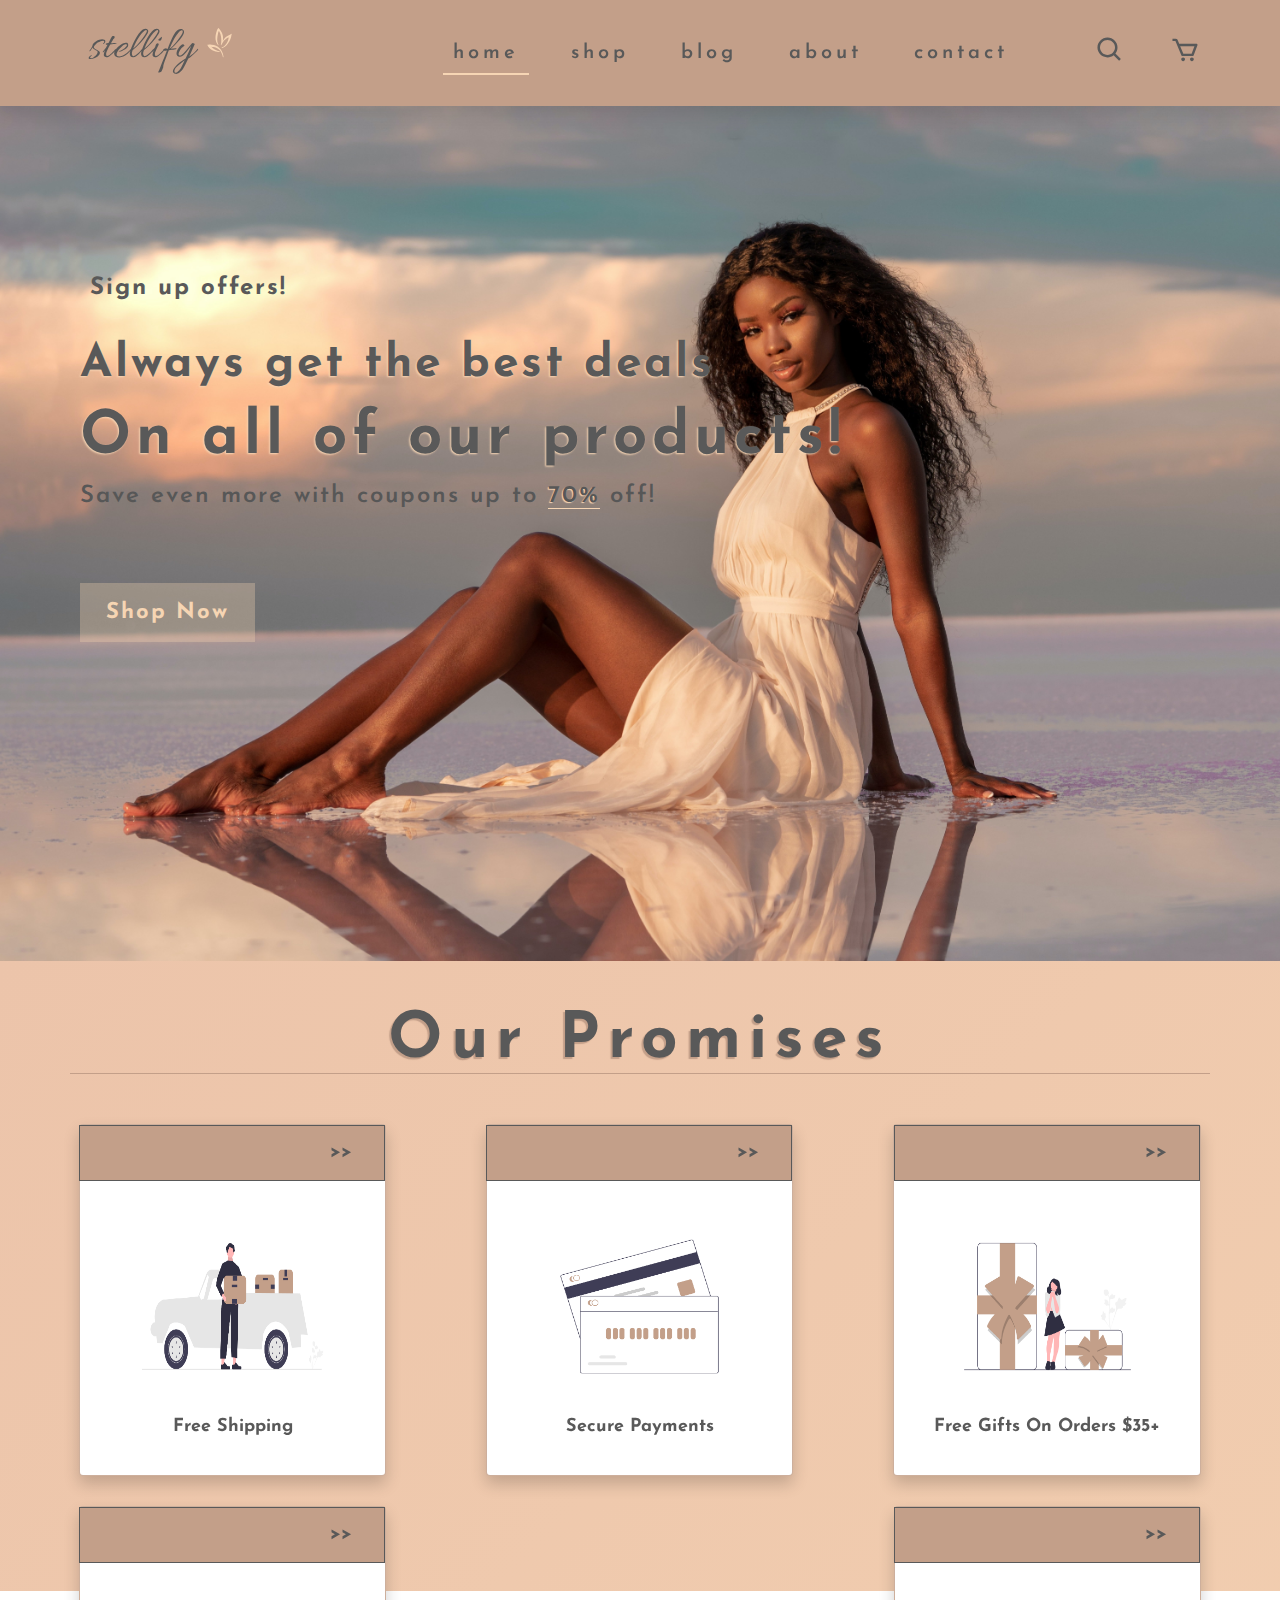
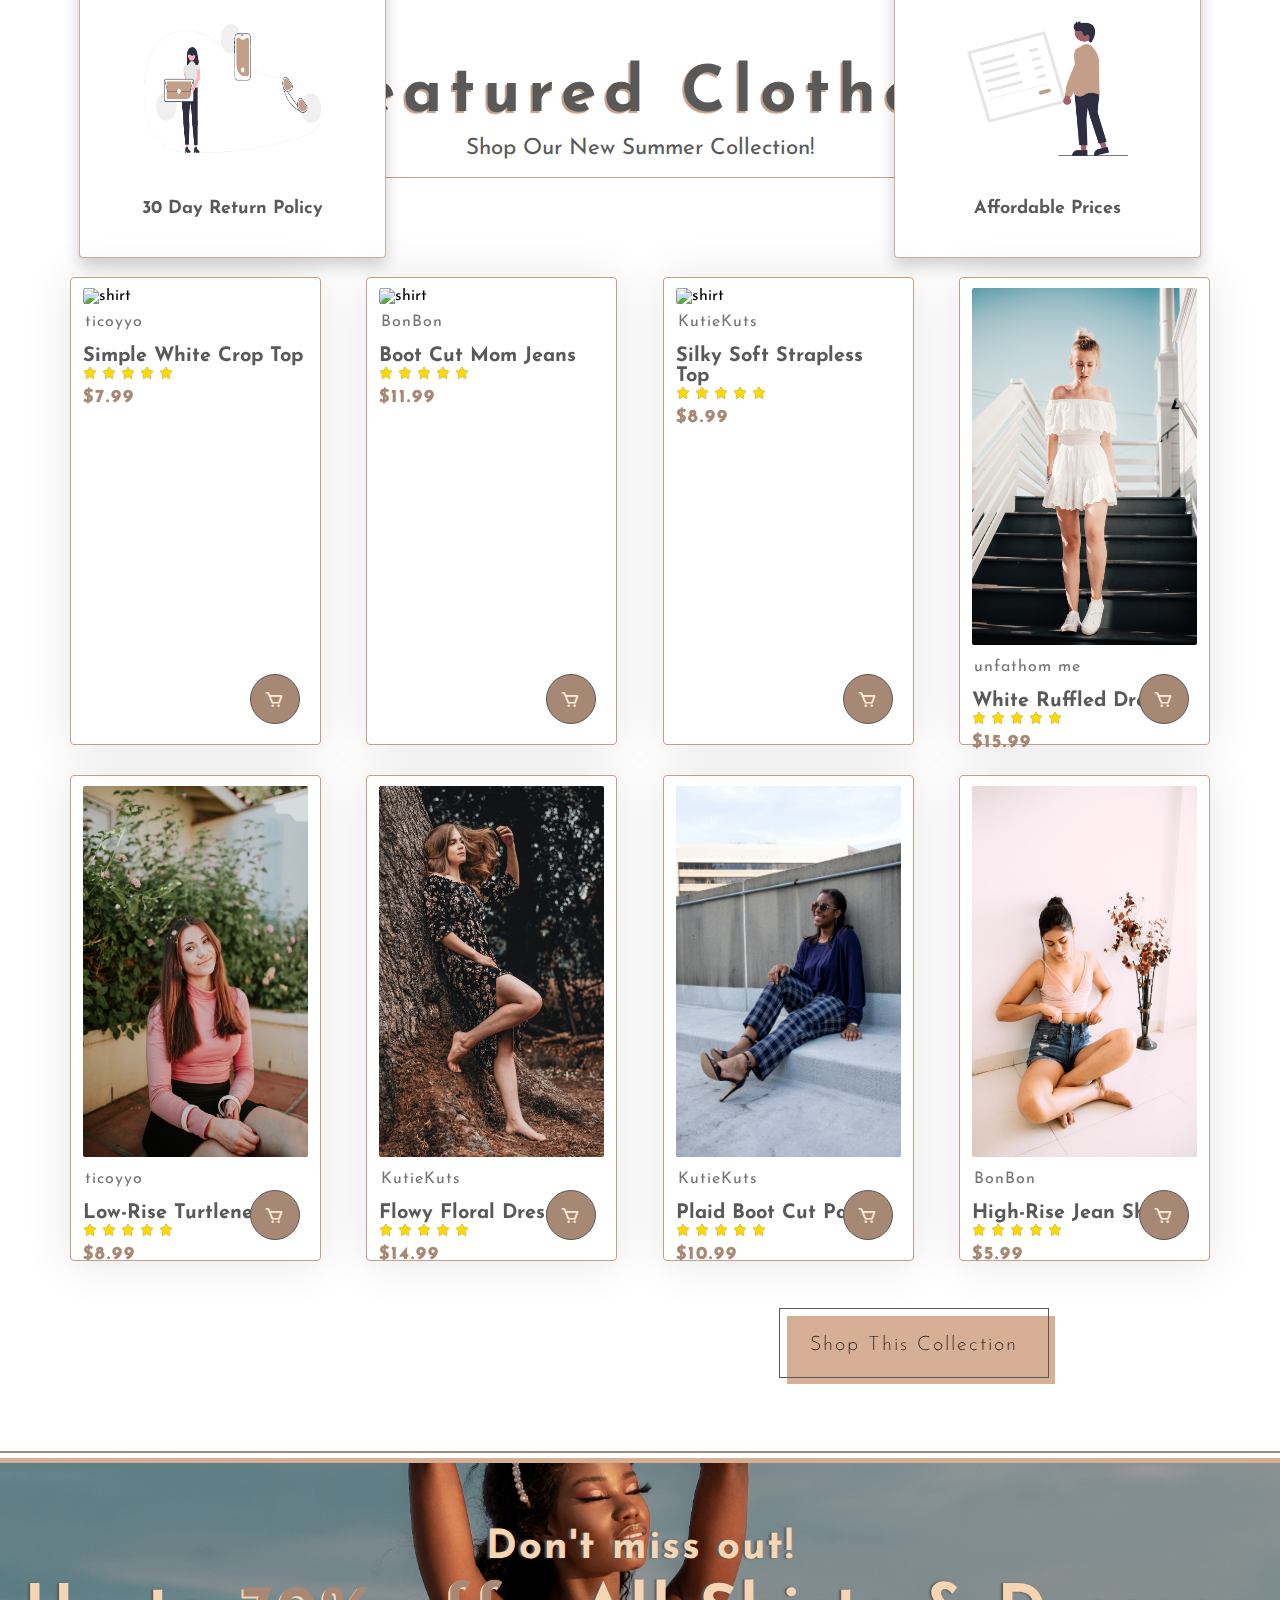
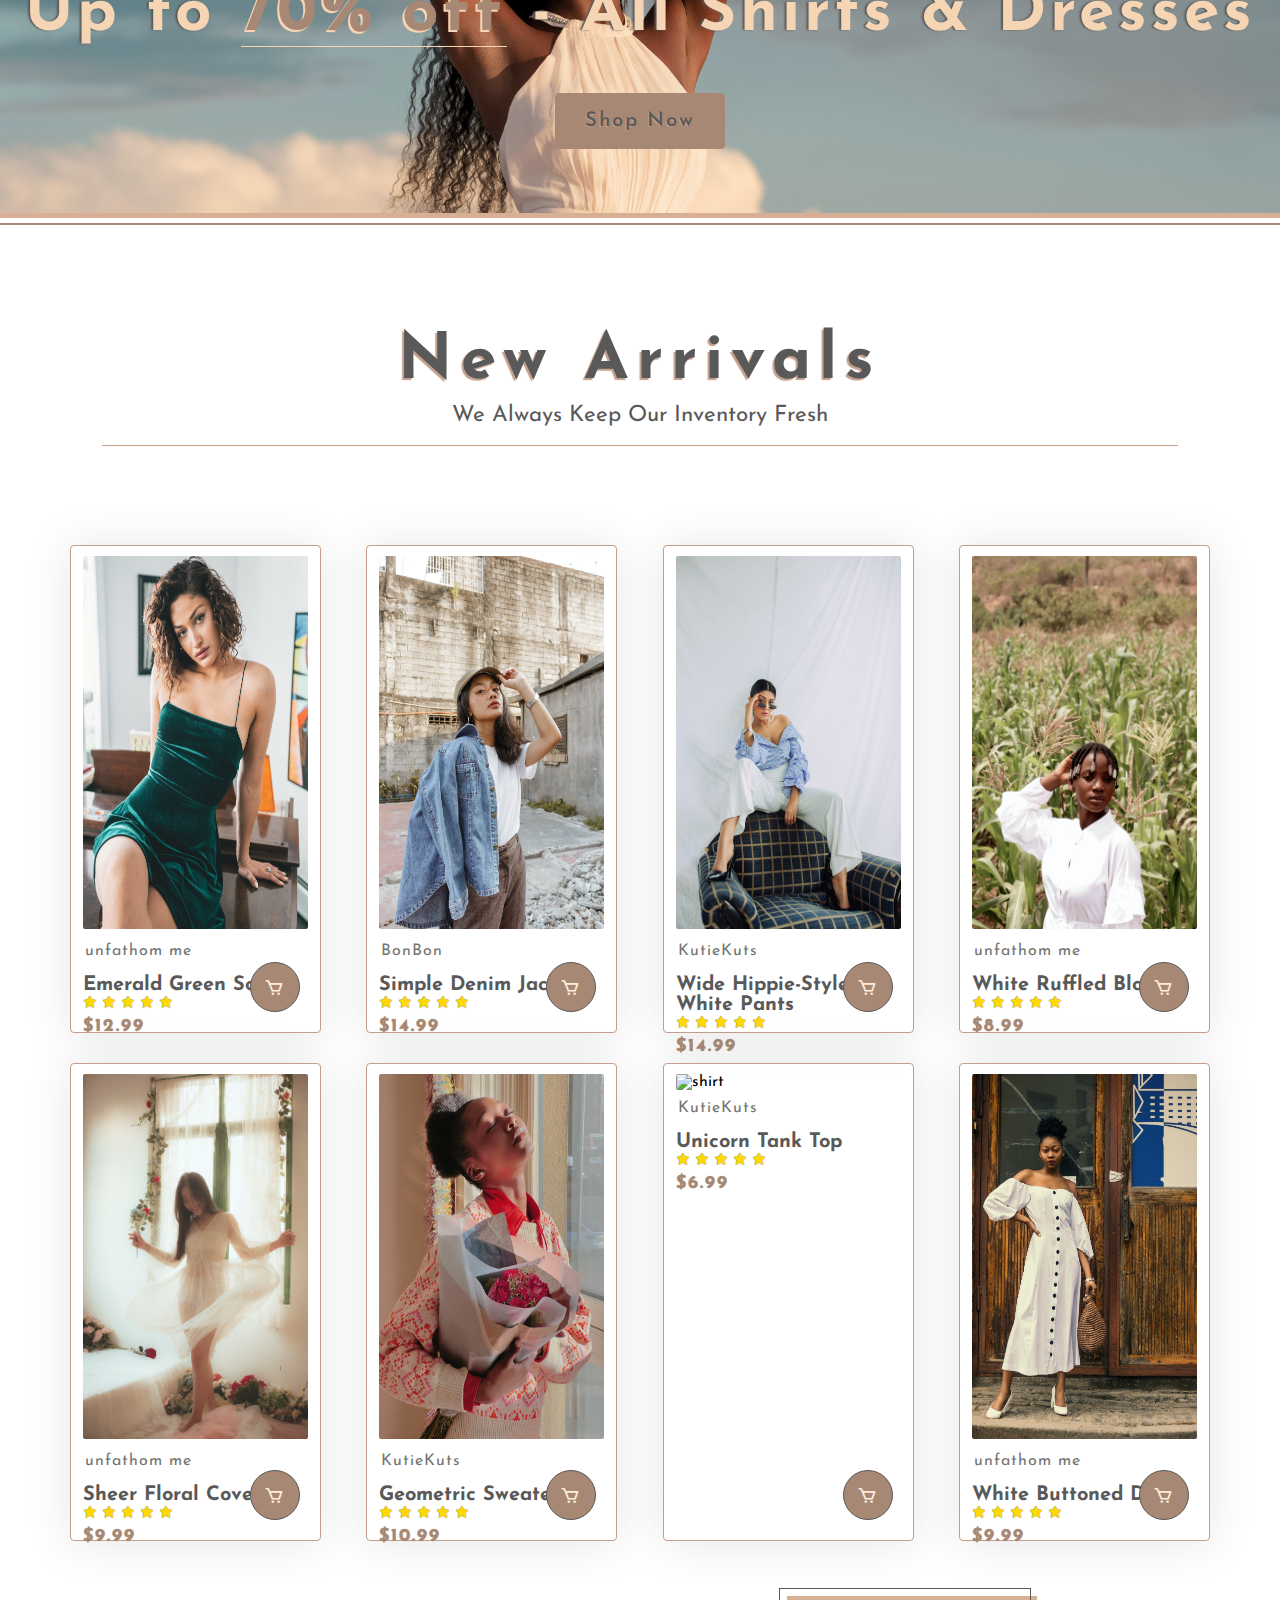
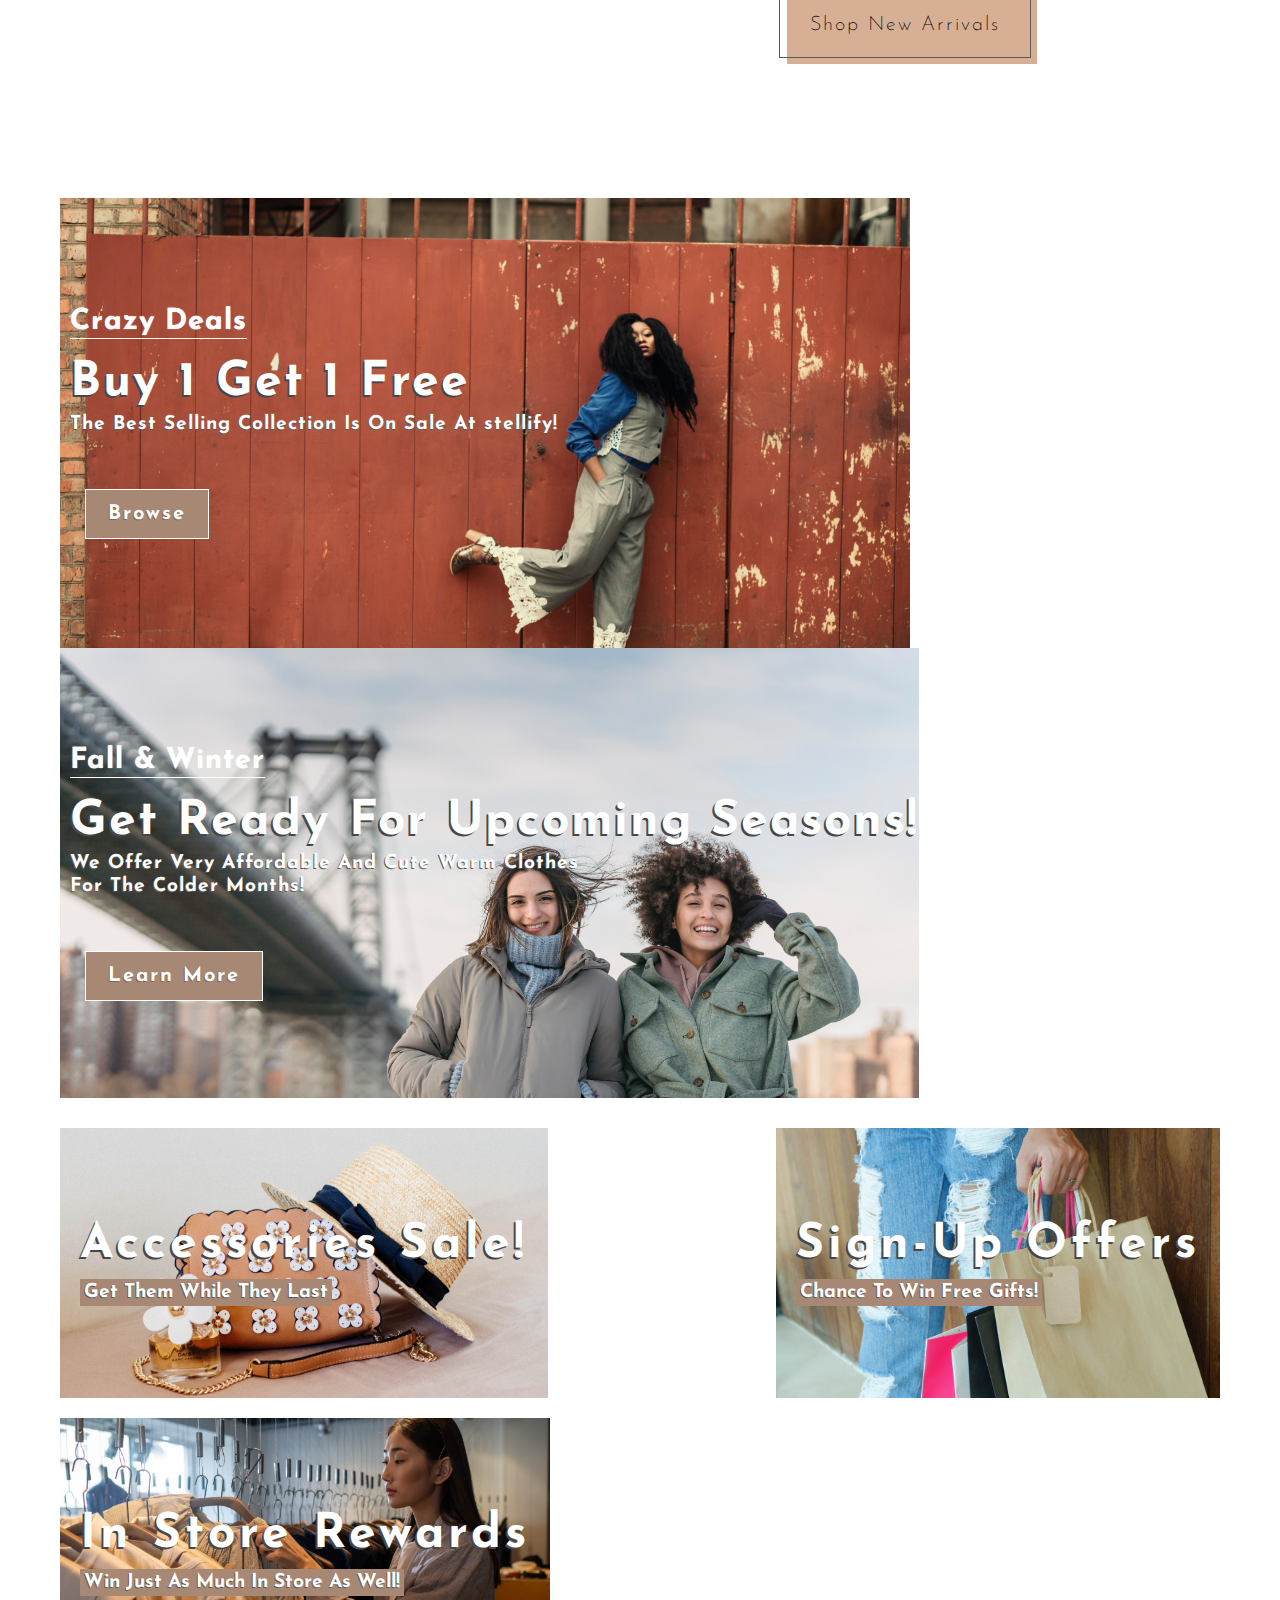
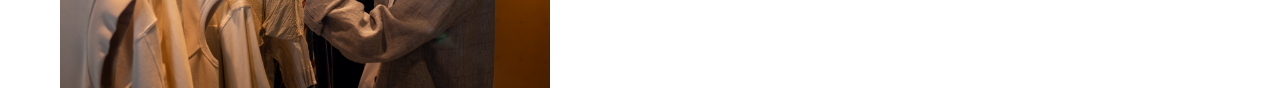
==== index.html @ 137fda34 "Added a favicon to the tab!" ====
<!DOCTYPE html>
<html lang="en">
<head>
    <meta charset="UTF-8">
    <meta name="viewport" content="width=device-width, initial-scale=1.0">
    <link rel="stylesheet" href="https://cdnjs.cloudflare.com/ajax/libs/font-awesome/6.4.2/css/all.min.css"/>
    <link rel="stylesheet"
    href="https://cdn.jsdelivr.net/npm/boxicons@latest/css/boxicons.min.css">
    <link rel="icon" type="image/x-icon" href="./favicon.png">
    <link rel="stylesheet" href="style.css">
    <title>stellify ✧*:･ﾟ</title>
</head>


<body>
    
    <section id="header">
        <a href="#"><img src="./logo-transparent-svg.svg" class="logo" alt="Logo that reads 'STELLIFY,' along with a drawing of a flower underneath"</a>

        <div>
            <ul id="navbar">
                <li><a class="active navbar-item" href="index.html">Home</a></li>
                <li><a class="navbar-item" href="shop.html">Shop</a></li>
                <li><a class="navbar-item" href="blog.html">Blog</a></li>
                <li><a class="navbar-item" href="about.html">About</a></li>
                <li><a class="navbar-item" href="contact.html">Contact</a></li>
                <li><a id="cart" href="cart.html"><i class='bx bx-search' ></i></a></li>
                <li><a id="cart" href="cart.html"><i class='bx bx-cart'></i></a></li>
                <li><a id="menu" href="#"><i class='bx bx-menu' ></i></i></a></li>
            </ul>
        </div>
    </section>

    <section id="hero">
        <h4>Sign up offers!</h4>
        <h2>Always get the best deals</h2>
        <h1>On all of our products!</h1>
        <p>Save even more with coupons up to <span>70%</span> off!</p>
        <div class="box-1">
            <div class="btn btn-one">
              <span>Shop Now</span>
            </div>
        </div>
    </section>

    <section id="feature" class="section-p1">
            <h1 class="heading">Our Promises</h1>

        <div class="boxes">
            <div class="fe-box">
                <div class="card-side front">
                    <div class="hover"> >> </div>
                    <div>
                        <img src="./features/f-1.png" alt="" width="225" height="175">
                        <h6>Free Shipping</h6>
                    </div>
                </div>
                <div class="card-side back">
                    <div>
                        <h5>No Shipping Fees From Us!</h5>
                        <p>Lorem, ipsum dolor sit amet consectetur adipisicing elit. Saepe delectus inventore nulla nam minus! Repudiandae totam, eius numquam nisi iste reiciendis officiis voluptates iure porro similique debitis, earum quae maiores nulla eum.</p>
                    </div>
                </div>
            </div>


            <div class="fe-box">
                <div class="card-side front">
                    <div class="hover"> >> </div>
                    <div>
                        <img src="./features/f-2.png" alt="" width="225" height="175">
                        <h6>Secure Payments</h6>
                    </div>
                </div>
                <div class="card-side back">
                    <div>
                        <h5>Trusted Payments. Always.</h5>
                        <p>Lorem, ipsum dolor sit amet consectetur adipisicing elit. Saepe delectus inventore nulla nam minus! Repudiandae totam, eius numquam nisi iste reiciendis officiis voluptates iure porro similique debitis, earum quae maiores nulla eum.</p>
                    </div>
                </div>
            </div>


            <div class="fe-box">
                <div class="card-side front">
                    <div class="hover"> >> </div>
                    <div>
                        <img src="./features/f-3.png" alt="" width="225" height="175">
                        <h6>Free Gifts On Orders $35+</h6>
                    </div>
                </div>
                <div class="card-side back">
                    <div>
                        <h5>Who Doesn't Love A Free Gift?</h5>
                        <p>Lorem, ipsum dolor sit amet consectetur adipisicing elit. Saepe delectus inventore nulla nam minus! Repudiandae totam, eius numquam nisi iste reiciendis officiis voluptates iure porro similique debitis, earum quae maiores nulla eum.</p>
                    </div>
                </div>
            </div>


            <div class="fe-box">
                <div class="card-side front">
                    <div class="hover"> >> </div>
                    <div>
                        <img src="./features/f-4.png" alt="" width="225" height="175">
                        <h6>30 Day Return Policy</h6>
                    </div>
                </div>
                <div class="card-side back">
                    <div>
                        <h5>Money Back Guarantee</h5>
                        <p>Lorem, ipsum dolor sit amet consectetur adipisicing elit. Saepe delectus inventore nulla nam minus! Repudiandae totam, eius numquam nisi iste reiciendis officiis voluptates iure porro similique debitis, earum quae maiores nulla eum.</p>
                    </div>
                </div>
            </div>


            <div class="fe-box">
                <div class="card-side front">
                    <div class="hover"> >> </div>
                    <div>
                        <img src="./features/f-5.png" alt="" width="225" height="175">
                        <h6>Affordable Prices</h6>
                    </div>
                </div>
                <div class="card-side back">
                    <div>
                        <h5>We Want Everyone To Own Cute Clothes</h5>
                        <p>Lorem, ipsum dolor sit amet consectetur adipisicing elit. Saepe delectus inventore nulla nam minus! Repudiandae totam, eius numquam nisi iste reiciendis officiis voluptates iure porro similique debitis, earum quae maiores nulla eum.</p>
                    </div>
                </div>
            </div>
        </div>
    </section>

    <section id="product1" class="section-p1">
        <div class="title">
            <h2>Featured Clothes</h2>
            <p>Shop Our New Summer Collection!</p>
        </div>
        <div class="pro-container">
            <div class="pro">
                <img src="./products/shirt-one.jpg" alt="shirt">
                <div class="des">
                    <span>ticoyyo</span>
                    <h5>Simple White Crop Top</h5>
                    <div class="star">
                        <i class='bx bxs-star'></i>
                        <i class='bx bxs-star'></i>
                        <i class='bx bxs-star'></i>
                        <i class='bx bxs-star'></i>
                        <i class='bx bxs-star'></i>
                    </div>
                    <h4>$7.99</h4>
                </div>
                <a href="#"><i class="bx bx-cart cart"></i></a>
            </div>

            <div class="pro">
                <img src="./products/pants-one.jpg" alt="shirt">
                <div class="des">
                    <span>BonBon</span>
                    <h5>Boot Cut Mom Jeans</h5>
                    <div class="star">
                        <i class='bx bxs-star'></i>
                        <i class='bx bxs-star'></i>
                        <i class='bx bxs-star'></i>
                        <i class='bx bxs-star'></i>
                        <i class='bx bxs-star'></i>
                    </div>
                    <h4>$11.99</h4>
                </div>
                <a href="#"><i class="bx bx-cart cart"></i></a>
            </div>

            <div class="pro">
                <img src="./products/shirt-three.jpg" alt="shirt">
                <div class="des">
                    <span>KutieKuts</span>
                    <h5>Silky Soft Strapless Top</h5>
                    <div class="star">
                        <i class='bx bxs-star'></i>
                        <i class='bx bxs-star'></i>
                        <i class='bx bxs-star'></i>
                        <i class='bx bxs-star'></i>
                        <i class='bx bxs-star'></i>
                    </div>
                    <h4>$8.99</h4>
                </div>
                <a href="#"><i class="bx bx-cart cart"></i></a>
            </div>

            <div class="pro">
                <img src="./products/dress-four.jpg" alt="shirt">
                <div class="des">
                    <span>unfathom me</span>
                    <h5>White Ruffled Dress</h5>
                    <div class="star">
                        <i class='bx bxs-star'></i>
                        <i class='bx bxs-star'></i>
                        <i class='bx bxs-star'></i>
                        <i class='bx bxs-star'></i>
                        <i class='bx bxs-star'></i>
                    </div>
                    <h4>$15.99</h4>
                </div>
                <a href="#"><i class="bx bx-cart cart"></i></a>
            </div>

            <div class="pro">
                <img src="./products/shirt-two.jpg" alt="shirt">
                <div class="des">
                    <span>ticoyyo</span>
                    <h5>Low-Rise Turtleneck</h5>
                    <div class="star">
                        <i class='bx bxs-star'></i>
                        <i class='bx bxs-star'></i>
                        <i class='bx bxs-star'></i>
                        <i class='bx bxs-star'></i>
                        <i class='bx bxs-star'></i>
                    </div>
                    <h4>$8.99</h4>
                </div>
                <a href="#"><i class="bx bx-cart cart"></i></a>
            </div>

            <div class="pro">
                <img src="./products/dress-one.jpg" alt="shirt">
                <div class="des">
                    <span>KutieKuts</span>
                    <h5>Flowy Floral Dress</h5>
                    <div class="star">
                        <i class='bx bxs-star'></i>
                        <i class='bx bxs-star'></i>
                        <i class='bx bxs-star'></i>
                        <i class='bx bxs-star'></i>
                        <i class='bx bxs-star'></i>
                    </div>
                    <h4>$14.99</h4>
                </div>
                <a href="#"><i class="bx bx-cart cart"></i></a>
            </div>

            <div class="pro">
                <img src="./products/pants-two.jpg" alt="shirt">
                <div class="des">
                    <span>KutieKuts</span>
                    <h5>Plaid Boot Cut Pants</h5>
                    <div class="star">
                        <i class='bx bxs-star'></i>
                        <i class='bx bxs-star'></i>
                        <i class='bx bxs-star'></i>
                        <i class='bx bxs-star'></i>
                        <i class='bx bxs-star'></i>
                    </div>
                    <h4>$10.99</h4>
                </div>
                <a href="#"><i class="bx bx-cart cart"></i></a>
            </div>

            <div class="pro">
                <img src="./products/pants-three.jpg" alt="shirt">
                <div class="des">
                    <span>BonBon</span>
                    <h5>High-Rise Jean Shorts</h5>
                    <div class="star">
                        <i class='bx bxs-star'></i>
                        <i class='bx bxs-star'></i>
                        <i class='bx bxs-star'></i>
                        <i class='bx bxs-star'></i>
                        <i class='bx bxs-star'></i>
                    </div>
                    <h4>$5.99</h4>
                </div>
                <a href="#"><i class="bx bx-cart cart"></i></a>
            </div>
        </div>
        <div class="btn">
            <button class="button-52" role="button">Shop This Collection</button>
        </div>
    </section>

    <section id="banner" class="section-m1">
        <h4>Don't miss out!</h4>
        <h2>Up to <span>70% off</span> - All Shirts & Dresses</h2>
        <button class="normal">Shop Now</button>
    </section>

    <section id="product1" class="section-p1">
        <div class="title">
            <h2>New Arrivals</h2>
            <p>We Always Keep Our Inventory Fresh</p>
        </div>
        <div class="pro-container">
            <div class="pro">
                <img src="./products/new1.jpg" alt="shirt">
                <div class="des">
                    <span>unfathom me</span>
                    <h5>Emerald Green Softie</h5>
                    <div class="star">
                        <i class='bx bxs-star'></i>
                        <i class='bx bxs-star'></i>
                        <i class='bx bxs-star'></i>
                        <i class='bx bxs-star'></i>
                        <i class='bx bxs-star'></i>
                    </div>
                    <h4>$12.99</h4>
                </div>
                <a href="#"><i class="bx bx-cart cart"></i></a>
            </div>

            <div class="pro">
                <img src="./products/new2.jpg" alt="shirt">
                <div class="des">
                    <span>BonBon</span>
                    <h5>Simple Denim Jacket</h5>
                    <div class="star">
                        <i class='bx bxs-star'></i>
                        <i class='bx bxs-star'></i>
                        <i class='bx bxs-star'></i>
                        <i class='bx bxs-star'></i>
                        <i class='bx bxs-star'></i>
                    </div>
                    <h4>$14.99</h4>
                </div>
                <a href="#"><i class="bx bx-cart cart"></i></a>
            </div>

            <div class="pro">
                <img src="./products/new3.jpg" alt="shirt">
                <div class="des">
                    <span>KutieKuts</span>
                    <h5>Wide Hippie-Style White Pants</h5>
                    <div class="star">
                        <i class='bx bxs-star'></i>
                        <i class='bx bxs-star'></i>
                        <i class='bx bxs-star'></i>
                        <i class='bx bxs-star'></i>
                        <i class='bx bxs-star'></i>
                    </div>
                    <h4>$14.99</h4>
                </div>
                <a href="#"><i class="bx bx-cart cart"></i></a>
            </div>

            <div class="pro">
                <img src="./products/new4.jpg" alt="shirt">
                <div class="des">
                    <span>unfathom me</span>
                    <h5>White Ruffled Blouse</h5>
                    <div class="star">
                        <i class='bx bxs-star'></i>
                        <i class='bx bxs-star'></i>
                        <i class='bx bxs-star'></i>
                        <i class='bx bxs-star'></i>
                        <i class='bx bxs-star'></i>
                    </div>
                    <h4>$8.99</h4>
                </div>
                <a href="#"><i class="bx bx-cart cart"></i></a>
            </div>

            <div class="pro">
                <img src="./products/new5.jpg" alt="shirt">
                <div class="des">
                    <span>unfathom me</span>
                    <h5>Sheer Floral Cover-Up</h5>
                    <div class="star">
                        <i class='bx bxs-star'></i>
                        <i class='bx bxs-star'></i>
                        <i class='bx bxs-star'></i>
                        <i class='bx bxs-star'></i>
                        <i class='bx bxs-star'></i>
                    </div>
                    <h4>$9.99</h4>
                </div>
                <a href="#"><i class="bx bx-cart cart"></i></a>
            </div>

            <div class="pro">
                <img src="./products/new6.jpg" alt="shirt">
                <div class="des">
                    <span>KutieKuts</span>
                    <h5>Geometric Sweater</h5>
                    <div class="star">
                        <i class='bx bxs-star'></i>
                        <i class='bx bxs-star'></i>
                        <i class='bx bxs-star'></i>
                        <i class='bx bxs-star'></i>
                        <i class='bx bxs-star'></i>
                    </div>
                    <h4>$10.99</h4>
                </div>
                <a href="#"><i class="bx bx-cart cart"></i></a>
            </div>

            <div class="pro">
                <img src="./products/new7.jpg" alt="shirt">
                <div class="des">
                    <span>KutieKuts</span>
                    <h5>Unicorn Tank Top</h5>
                    <div class="star">
                        <i class='bx bxs-star'></i>
                        <i class='bx bxs-star'></i>
                        <i class='bx bxs-star'></i>
                        <i class='bx bxs-star'></i>
                        <i class='bx bxs-star'></i>
                    </div>
                    <h4>$6.99</h4>
                </div>
                <a href="#"><i class="bx bx-cart cart"></i></a>
            </div>

            <div class="pro">
                <img src="./products/new8.jpg" alt="shirt">
                <div class="des">
                    <span>unfathom me</span>
                    <h5>White Buttoned Dress</h5>
                    <div class="star">
                        <i class='bx bxs-star'></i>
                        <i class='bx bxs-star'></i>
                        <i class='bx bxs-star'></i>
                        <i class='bx bxs-star'></i>
                        <i class='bx bxs-star'></i>
                    </div>
                    <h4>$9.99</h4>
                </div>
                <a href="#"><i class="bx bx-cart cart"></i></a>
            </div>
        </div>
        <div class="btn">
            <button class="button-52" role="button">Shop New Arrivals</button>
        </div>
    </section>

    <section id="sm-banner" class="section-p1">
        <div class="banner-box">
            <h4>Crazy Deals</h4>
            <h2>Buy 1 Get 1 Free</h2>
            <span>The Best Selling Collection Is On Sale At stellify!</span>
            <button>Browse</button>
        </div>

        <div class="banner-box banner-box2">
            <h4>Fall & Winter</h4>
            <h2>Get Ready For Upcoming Seasons!</h2>
            <span>We Offer Very Affordable And Cute Warm Clothes<p> For The Colder Months!</p></span>
            <button>Learn More</button>
        </div>
    </section>

    <section id="banner3">
        <div class="banner-box">
            <h2>Accessories Sale!</h2>
            <h3>Get Them While They Last</h3>
        </div>

        <div class="banner-box banner-box2">
            <h2>Sign-Up Offers</h2>
            <h3>Chance To Win Free Gifts!</h3>
        </div>

        <div class="banner-box banner-box3">
            <h2>In Store Rewards</h2>
            <h3>Win Just As Much In Store As Well!</h3>
        </div>
    </section>

    <script src="script.js"></script>
</body>
</html>
---- style.css ----
@import url('https://fonts.googleapis.com/css2?family=Josefin+Sans:wght@300&display=swap');


* {
    margin: 0;
    padding: 0;
    box-sizing: border-box;
    font-family: 'Josefin Sans', sans-serif;
}

h4 {
    font-size: 20px;
    color: #595959;
    letter-spacing: 1px;
    padding-bottom: 2px;
}

.section-p1 {
    padding: 40px 70px;
}

.section-m1 {
    margin: 40px 0;
}

body {
    width: 100%;
}

button.normal {
    font-size: 20px;
    text-shadow: -1px 1px 0 #c39f89;
    letter-spacing: 2px;
    font-weight: 600;
    padding: 18px 30px;
    color: #595959;
    background-color: #a78874;
    border-radius: 4px;
    cursor: pointer;
    border: none;
    outline: none;
    transition: .3s;
}








/* header start */
#header {
    display: flex;
    align-items: center;
    justify-content: space-between;
    padding: 20px 80px;
    background-color: #c39f89;
    box-shadow: 0 .5rem 1rem rgba(0, 0, 0, .1);
    z-index: 999;
    position: sticky;
    top: 0;
    left: 0;
}

#header img {
    margin: 0;
    padding: 0;
    width: 160px;
}

#navbar {
    display: flex;
    align-items: center;
    justify-content: center;
}

#navbar ul {
    position: absolute;
    top: 50%;
    left: 50%;
    transform: translate(-50%, -50%);
}

#navbar li {
    list-style: none;

}

#navbar li .navbar-item {
    text-decoration: none;
    color: #595959;
    font-size: 20px;
    position: relative;
    padding: 10px 10px;
    text-decoration: none;
    font-weight: 600;
    transition: .5s;
    z-index: 1;
    text-transform: lowercase;
    letter-spacing: 4px;
    margin-right: 32px;

    &:before {
        content: '';
        position: absolute;
        top: 0;
        left: 0;
        width: 100%;
        height: 100%;
        border-top: 2px solid #f6d5b4;
        border-bottom: 2px solid #f6d5b4;
        transform: scaleY(2);
        opacity: 0;
        transition: .3s;
    }

    &:after {
        content: '';
        position: absolute;
        top: 2px;
        left: 0;
        width: 100%;
        height: 100%;
        background-color: #f6d5b4;
        transform: scale(0);
        opacity: 0;
        transition: .3s;
        z-index: -1;
    }

    &:hover {
        color: #595959;
        &:before {
          transform: scaleY(1);
          opacity: 1;
        }
        &:after {
          transform: scaleY(1);
          opacity: 1;
        }
    }
}

#navbar li a:hover,
#navbar li a.active {
    color: #595959;
    border-bottom: 2px solid #f6d5b4;
}

#navbar #cart {
    color: #595959;
    font-size: 30px;
    margin-left: 45px;
    transition: .3s;
}

#navbar #menu {
    color: #595959;
    font-size: 30px;
    transition: .3s;
    display: none;
}

#navbar #cart:hover {
    color: #f6d5b4;
}

#navbar #menu:hover {
    color: #f6d5b4;
}







/* hero start */
#hero {
    background-image: url("./back.jpg");
    height: 95vh;
    width: 100%;
    background-position: top 50% right 0;
    background-size: cover;
    padding: 0 80px;
    display: flex;
    flex-direction: column;
    align-items: flex-start; 
}

#hero h1 {
    font-size: 60px;
    line-height: 64px;
    color: #595959;
    letter-spacing: 5px;
    text-shadow: -1px 1px 2px #f6d5b4;
    margin-bottom: 14px;
}

#hero h2 {
    font-size: 46px;
    line-height: 54px;
    color: #595959;
    letter-spacing: 3px;
    text-shadow: -1px 1px 2px #f6d5b4;
    margin-bottom: 14px;
}

#hero h4 {
    font-size: 24px;
    color: #595959;
    letter-spacing: 2px;
    margin-bottom: 28px;
    padding: 10px;
    margin-top: 10rem;
}

#hero p {
    font-size: 24px;
    color: #575757;
    letter-spacing: 2px;
    padding-bottom: 25px;
    font-weight: 600;
}

#hero p span {
    border-bottom: 1px solid #f6d5b4;
    text-shadow: -1px 1px 1px #f6d5b4;
    cursor: pointer;
}

#hero .btn-one {
    margin-top: 50px;
    padding: 18px 26px;
    font-size: 22px;
    font-weight: 800;
    letter-spacing: 2px;
}

.btn-one {
    color: #f6d5b4;
    transition: all 0.3s;
    position: relative;
}

.btn-one span {
    transition: all 0.3s;
}

.btn-one::before {
    content: '';
    position: absolute;
    bottom: 0;
    left: 0;
    width: 100%;
    height: 100%;
    z-index: 1;
    opacity: 0;
    transition: all 0.3s;
    border-top-width: 1px;
    border-bottom-width: 1px;
    border-top-style: solid;
    border-bottom-style: solid;
    border-top-color: #f6d5b4;
    border-bottom-color: #f6d5b4;
    transform: scale(0.1, 1);
}

.btn-one:hover span {
    letter-spacing: 2px;
}

.btn-one:hover::before {
    opacity: 1; 
    transform: scale(1, 1); 
    cursor: pointer;
    color: #595959;
}

.btn-one::after {
    content: '';
    position: absolute;
    bottom: 0;
    left: 0;
    width: 100%;
    height: 100%;
    z-index: 1;
    transition: all 0.3s;
    cursor: pointer;
    background: #f6d5b450;
}

.btn-one:hover::after {
    opacity: 0;
    transform: scale(0.1, 1);
    background-color: #f6d5b450;
    color: #595959;
}






#feature {
    background: linear-gradient(-45deg, #f7e9e1, #f6d5b4, #ecc4aa);
    background-size: 400% 400%;
    animation: gradient 10s ease infinite;
    height: 70vh;
}

@keyframes gradient {
    0% {
        background-position: 0% 50%;
    }
     
    50% {
        background-position: 100% 50%;
    }
     
    100% {
        background-position: 0% 50%;
    }
}


#feature .boxes {
    display: flex;
    align-items: center;
    justify-content: space-between;
    height: 50vh;
    flex-wrap: wrap;
}

#feature .heading {
    font-size: 4rem;
    text-align: center;
    margin-bottom: 2.2rem;
    margin-top: 8px;
    color: #595959;
    border-bottom: #c39f89 solid 1px;
    letter-spacing: 8px;
    text-transform: capitalize;
    text-shadow: -2px 2px 1px #c39f89;
}

#feature .boxes .fe-box {
    text-align: center;
    padding: 30px 8px;
    box-shadow: 0 .5rem 1rem rgba(0, 0, 0, 0.185);
    border: 1px solid #c39f89d5;
    border-radius: 4px;
    margin: 15px 9px;
    transition: .4s;
    background-color: white;
}

#feature .fe-box:hover {
    box-shadow: 0 .1rem 3rem rgba(0, 0, 0, .1);
    transform: scale(1.1);
}

#feature .fe-box img {
    margin-top: 2rem;
    margin-bottom: 20px;
}

#feature .fe-box h6 {
    font-size: 18px;
    color: #595959;
    margin-bottom: 4rem;
}

#feature .fe-box .hover {
    position: absolute;
    color: #595959;
    font-weight: 800;
    font-size: 1.2rem;
    background-color: #c39f89;
    top: -1.9rem; right: -.5rem;
    padding: 1.1rem 2rem 1.1rem 15.6rem;
    margin-bottom: 4rem;
    margin-right: 0;
    border: 1px solid #595959;
}

#feature .fe-box .hover:hover {
    cursor: pointer;
    background-color: #c39f89a6;
}

.card-side.back {
    transform: rotateY(-180deg);
    color: #595959;
    position: absolute;
}

.card-side.back h5 {
    margin-bottom: 3rem;
    padding-bottom: 1rem;
    border-bottom: #595959 solid .5px;
    font-size: 17px;
    color: #595959;
}

.card-side.back p {
    color: #595959;
    font-size: 18px;
}

.fe-box:hover .card-side.front {
    transform: rotateY(180deg);
}
  
.fe-box:hover .card-side.back {
    transform: rotateY(0deg);
}

.fe-box {
    perspective: 150rem;
    margin: auto;
    height: 22rem;
    max-width: 400px;
    box-shadow: none;
    background: none;
}

.card-side {
    height: 25rem;
    border-radius: 15px;
    transition: all 0.8s ease;
    backface-visibility: hidden;
    position: relative;
    top: 0;
    left: 0;
    width: 100%;
    padding: 2rem;
    color: white;
}




#product1 .title {
    text-align: center;
    color: #595959;
    margin: 2rem;
    margin-bottom: 4rem;
}

#product1 .title h2 {
    font-size: 4rem;
    letter-spacing: 8px;
    text-shadow: -2px 2px 1px #c39f89;
}

#product1 .title p {
    margin-top: 10px;
    font-size: 1.4rem;
    border-bottom: #c39f89 solid 1px;
    padding-bottom: 1.1rem;
}

#product1 .pro-container {
    display: flex;
    justify-content: space-between;
    padding-top: 20px;
    flex-wrap: wrap;
}

#product1 .pro {
    width: 22%;
    min-width: 250px;
    padding: 10px 12px;
    border: 1px solid #c39f89;
    border-radius: 4px;
    cursor: pointer;
    box-shadow: 0 .1rem 3rem rgba(0, 0, 0, .1);
    margin: 15px 0;
    transition: 0.3s ease;
    position: relative;
}

#product1 .pro:hover {
    box-shadow: 0 .1rem 3rem rgba(0, 0, 0, .3);
}

#product1 .pro img {
    width: 100%;
    height: 80%;
    border-radius: 2px;
    margin-bottom: 10px;
}

#product .pro .des {
    text-align: start;
    padding: 10px 0;
}

#product1 .pro .des span {
    color: #747474;
    font-size: 16px;
    margin-top: 12px;
    letter-spacing: 1px;
    margin-left: 2px;
}

#product1 .pro .des h5 {
    padding-top: 16px;
    color: #595959;
    font-size: 20px;
}

#product1 .pro .des i {
    font-size: 14px;
    color: #ffd900;
    text-shadow: 0 .1px 1px #595959;
}

#product1 .pro .des i:hover {
    color: #ffd900cb;
    
}

#product1 .pro .des h4 {
    padding-top: 6px;
    font-size: 18px;
    letter-spacing: 2px;
    color: #a78874;
    text-shadow: 0 .1px 1px #a78874;
}

#product1 .pro .cart {
    width: 50px;
    height: 50px;
    line-height: 40px;
    border-radius: 50px;
    background-color: #a78874;
    font-weight: 500;
    color: #ffecda;
    position: absolute;
    bottom: 20px;
    right: 20px;
    text-align: center;
    font-size: 20px;
    padding-right: 2px;
    padding-top: 4px;
    transition: .3s;
    border: 1px #595959 solid;
}

#product1 .pro .cart:hover {
    background-color: #a78874b6;
    text-shadow: 0 .1px 1px #a78874;
    transform: scale(1.1);
}

#product1 .btn .more {
    padding: 22px 34px;
    margin-left: 47.1rem;
    margin-top: 2rem;
}

.button-52 {
    margin-left: 44.3rem;
    margin-top: 2rem;
    font-size: 20px;
    font-weight: 200;
    letter-spacing: 2px;
    padding: 26px 30px 22px;
    outline: 0;
    border: 1px solid #595959;
    cursor: pointer;
    position: relative;
    background-color: rgba(0, 0, 0, 0);
    user-select: none;
    -webkit-user-select: none;
    touch-action: manipulation;
}

.button-52:after {
  content: "";
  background-color: #d6af95;
  width: 100%;
  z-index: -1;
  position: absolute;
  height: 100%;
  top: 7px;
  left: 7px;
  transition: 0.2s;
}

.button-52:hover:after {
  top: 0px;
  left: 0px;
  background-color: #f6d5b4;
}








#banner {
    display: flex;
    flex-direction: column;
    justify-content: center;
    align-items: center;
    text-align: center;
    background-image: url(back-two.jpg);
    width: 100%;
    height: 40vh;
    background-size: cover;
    outline: #a78874 2px solid;
    outline-offset: 5px;
    border-top: #d6af95 5px solid;
    border-bottom: #d6af95 5px solid;
}

#banner h4 {
    color: #f6d5b4;
    text-shadow: -2px 0 2px #595959;
    font-size: 2.5rem;
    letter-spacing: 2px;
}

#banner h2 {
    color: #f6d5b4;
    font-size: 4rem;
    letter-spacing: 4px;
    padding: 12px 0;
    margin-bottom: 2.2rem;
    text-shadow: -2px 0 2px #595959;
}

#banner h2 span {
    border-bottom: 1.5px solid #f6d5b4;
    text-shadow: -2px 2px 0 #f6d5b4;
    color: #a78874;
}

#banner h2 span:hover {
    color: #d6af95;
    cursor: pointer;
}

#banner button:hover {
    background: #d6af95;
}



#sm-banner {
    display: flex;
    justify-content: space-between;
    flex-wrap: wrap;
    padding: 100px 60px 30px 60px;
}

#sm-banner .banner-box {
    display: flex;
    flex-direction: column;
    justify-content: center;
    align-items: flex-start;
    background-image: url(./banners/b1.jpg);
    min-width: 850px;
    height: 50vh;
    background-size: cover;
    background-position: center;
    padding-left: 10px;
}

#sm-banner .banner-box h4 {
    color: white;
    font-size: 1.8rem;
    margin-bottom: 20px;
    border-bottom: 1px white solid;
    text-shadow: 0 0 1px white;
}

#sm-banner .banner-box h2 {
    color: white;
    font-size: 3rem;
    letter-spacing: 2px;
    text-shadow: -2px 2px 0 #474747;
}

#sm-banner .banner-box span {
    color: white;
    margin-bottom: 55px;
    margin-top: 8px;
    font-size: 1.2rem;
    font-weight: bolder;
    text-shadow: -1px 1px 0 #595959;
    letter-spacing: 1px;
}

#sm-banner .banner-box p {
    margin-top: 4px;
    text-shadow: -1px 1px 0 #595959;
    letter-spacing: 1px;
}

#sm-banner .banner-box2 {
    background-image: url(./banners/b2.jpg);
}

#sm-banner .banner-box button {
    padding: 14px 22px;
    margin-left: 15px;
    background: #a78874;
    font-size: 20px;
    color: white;
    border: 1px white solid;
    font-weight: 950;
    transition: .3s;
    text-shadow: -1px 1px 0 #7c6658;
    letter-spacing: 2px;
}

#sm-banner .banner-box button:hover {
    cursor: pointer;
    transform: scale(1.1);
    background: #a78874a1;
}





#banner3 {
    display: flex;
    justify-content: space-between;
    flex-wrap: wrap;
    padding: 0 60px;
}

#banner3 .banner-box {
    display: flex;
    flex-direction: column;
    justify-content: center;
    align-items: flex-start;
    background-image: url(./banners/b3.jpg);
    min-width: 32%;
    height: 30vh;
    background-size: cover;
    background-position: center;
    padding: 20px;
    margin-bottom: 20px;
}

#banner3 .banner-box2 {
    background-image: url(./banners/b4.jpg);
}

#banner3 .banner-box3 {
    background-image: url(./banners/b5.jpg);
}

#banner3 .banner-box h2 {
    color: white;
    font-size: 3rem;
    margin-bottom: 10px;
    letter-spacing: 4px;
    text-shadow: -2px 2px 0 #474747;
}

#banner3 .banner-box h3 {
    color: white;
    font-size: 1.2rem;
    text-shadow: -1px 1px 0 #595959;
    background: #a78874;
    padding: 4px;
}
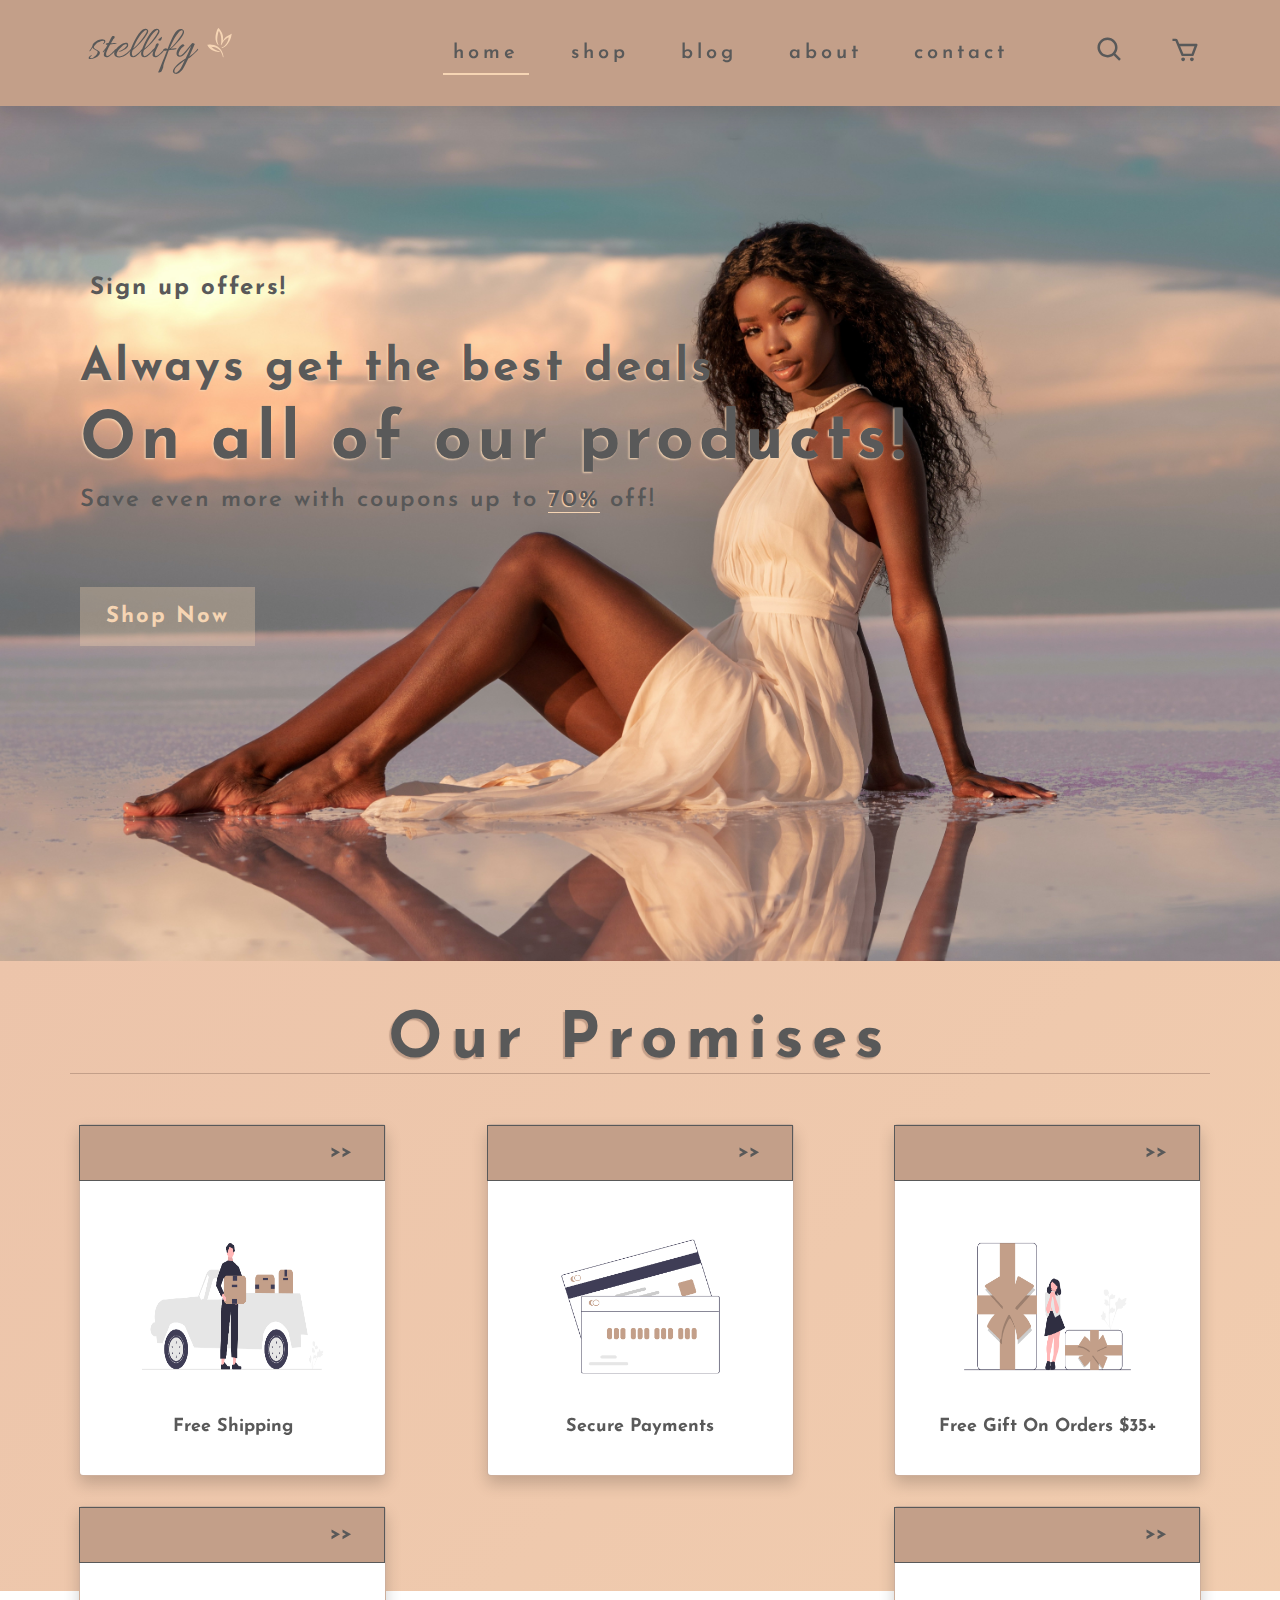
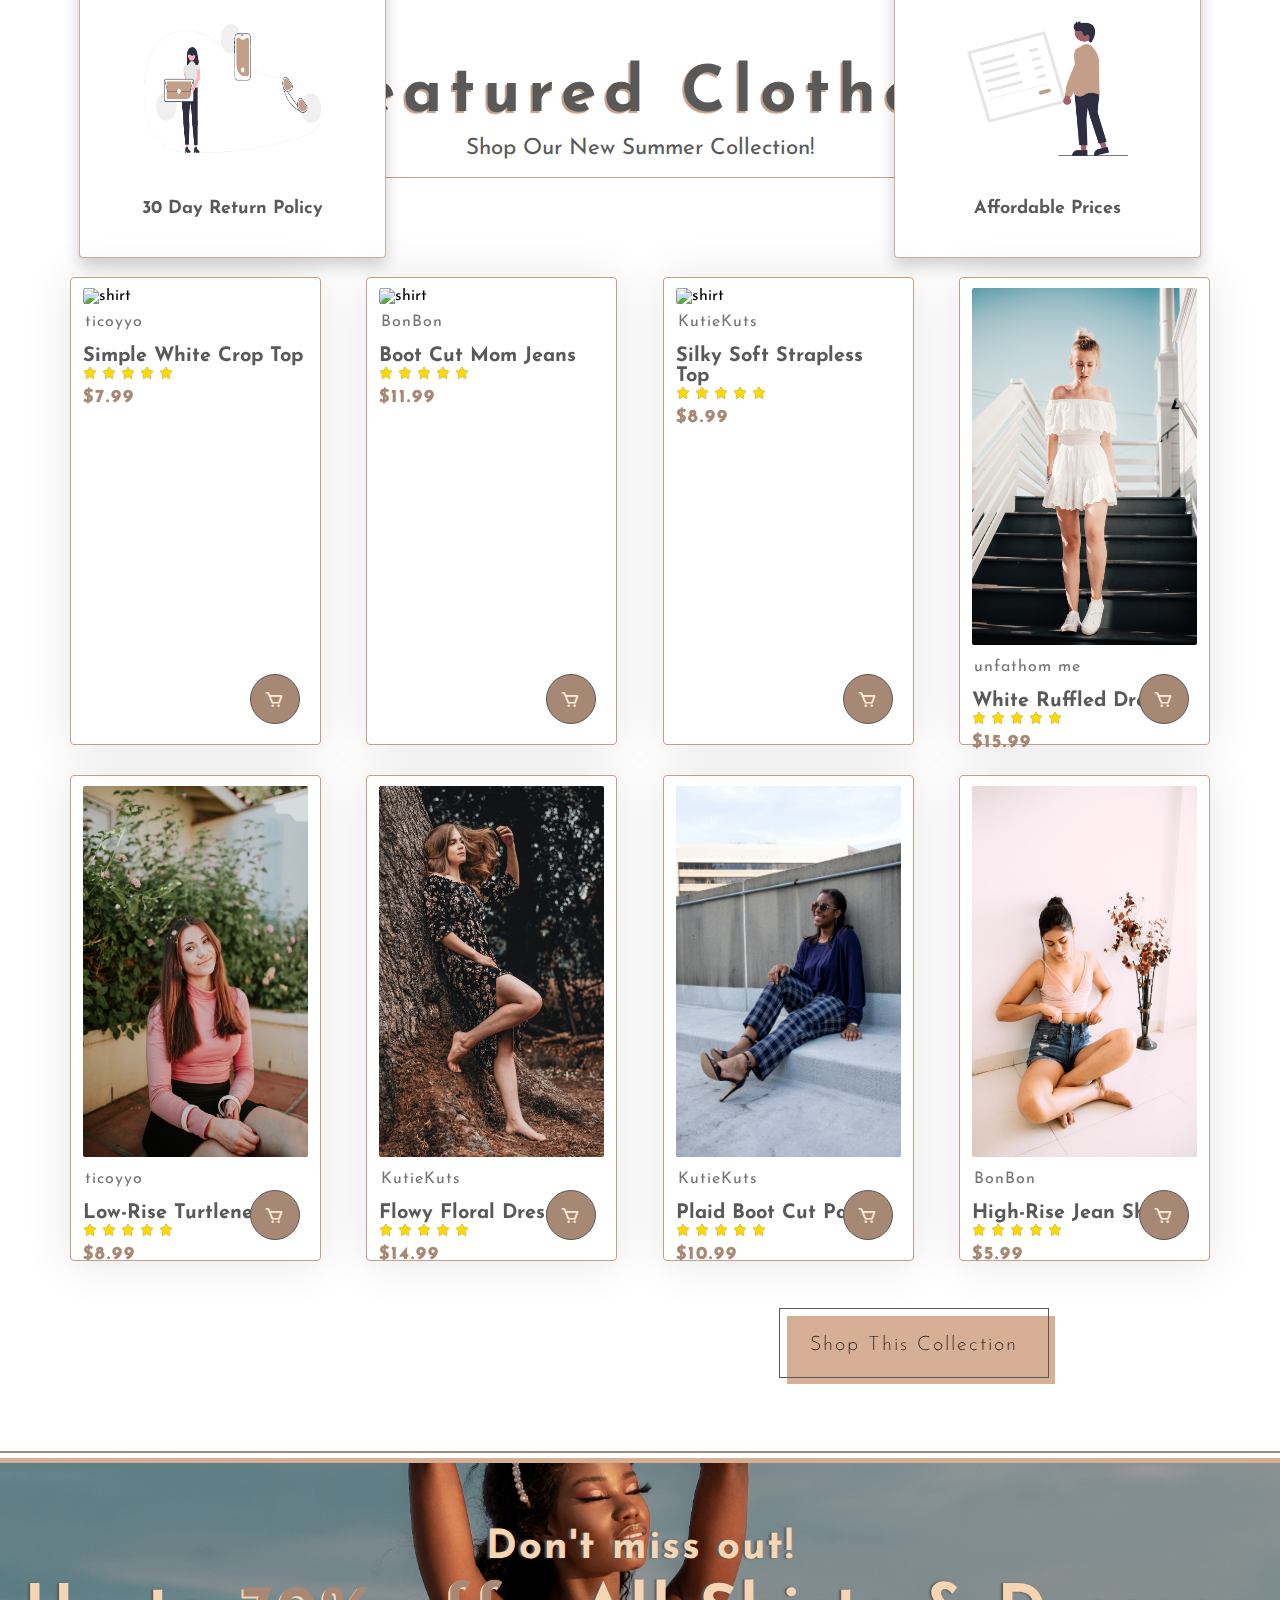
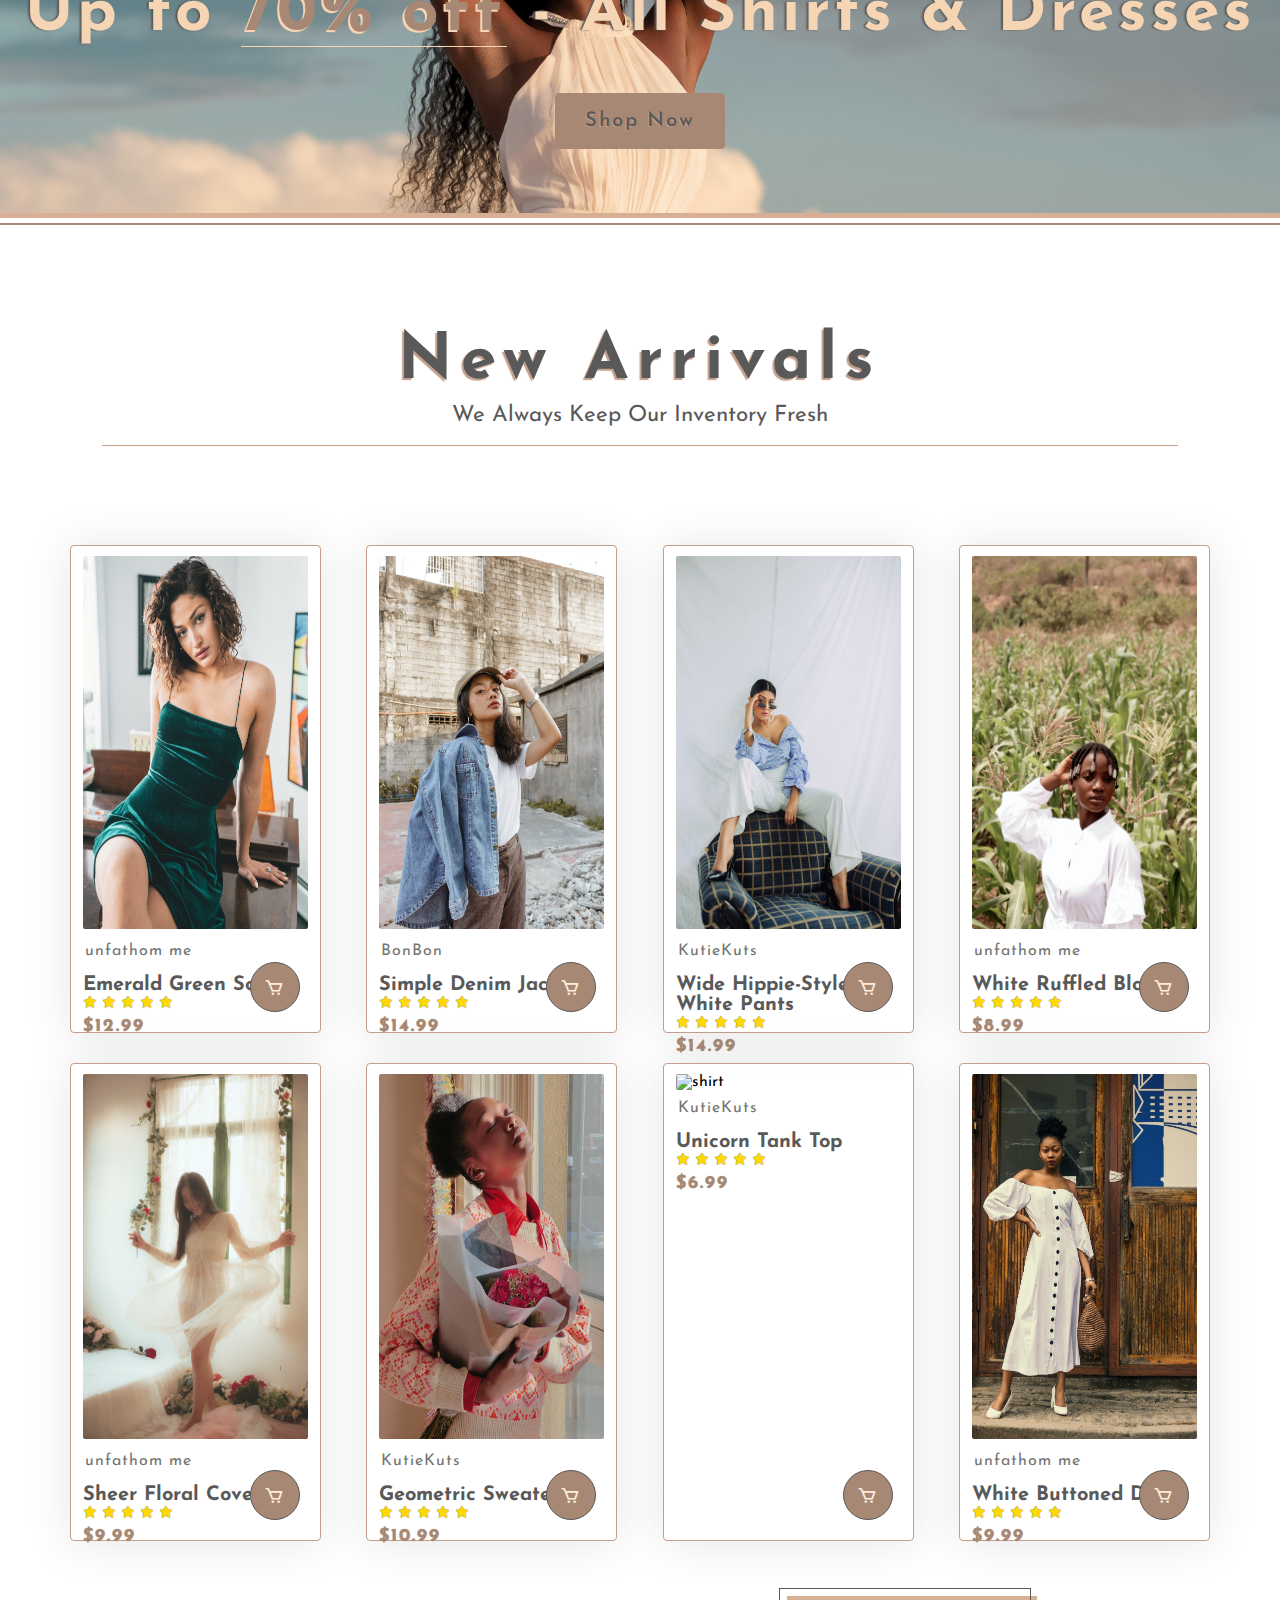
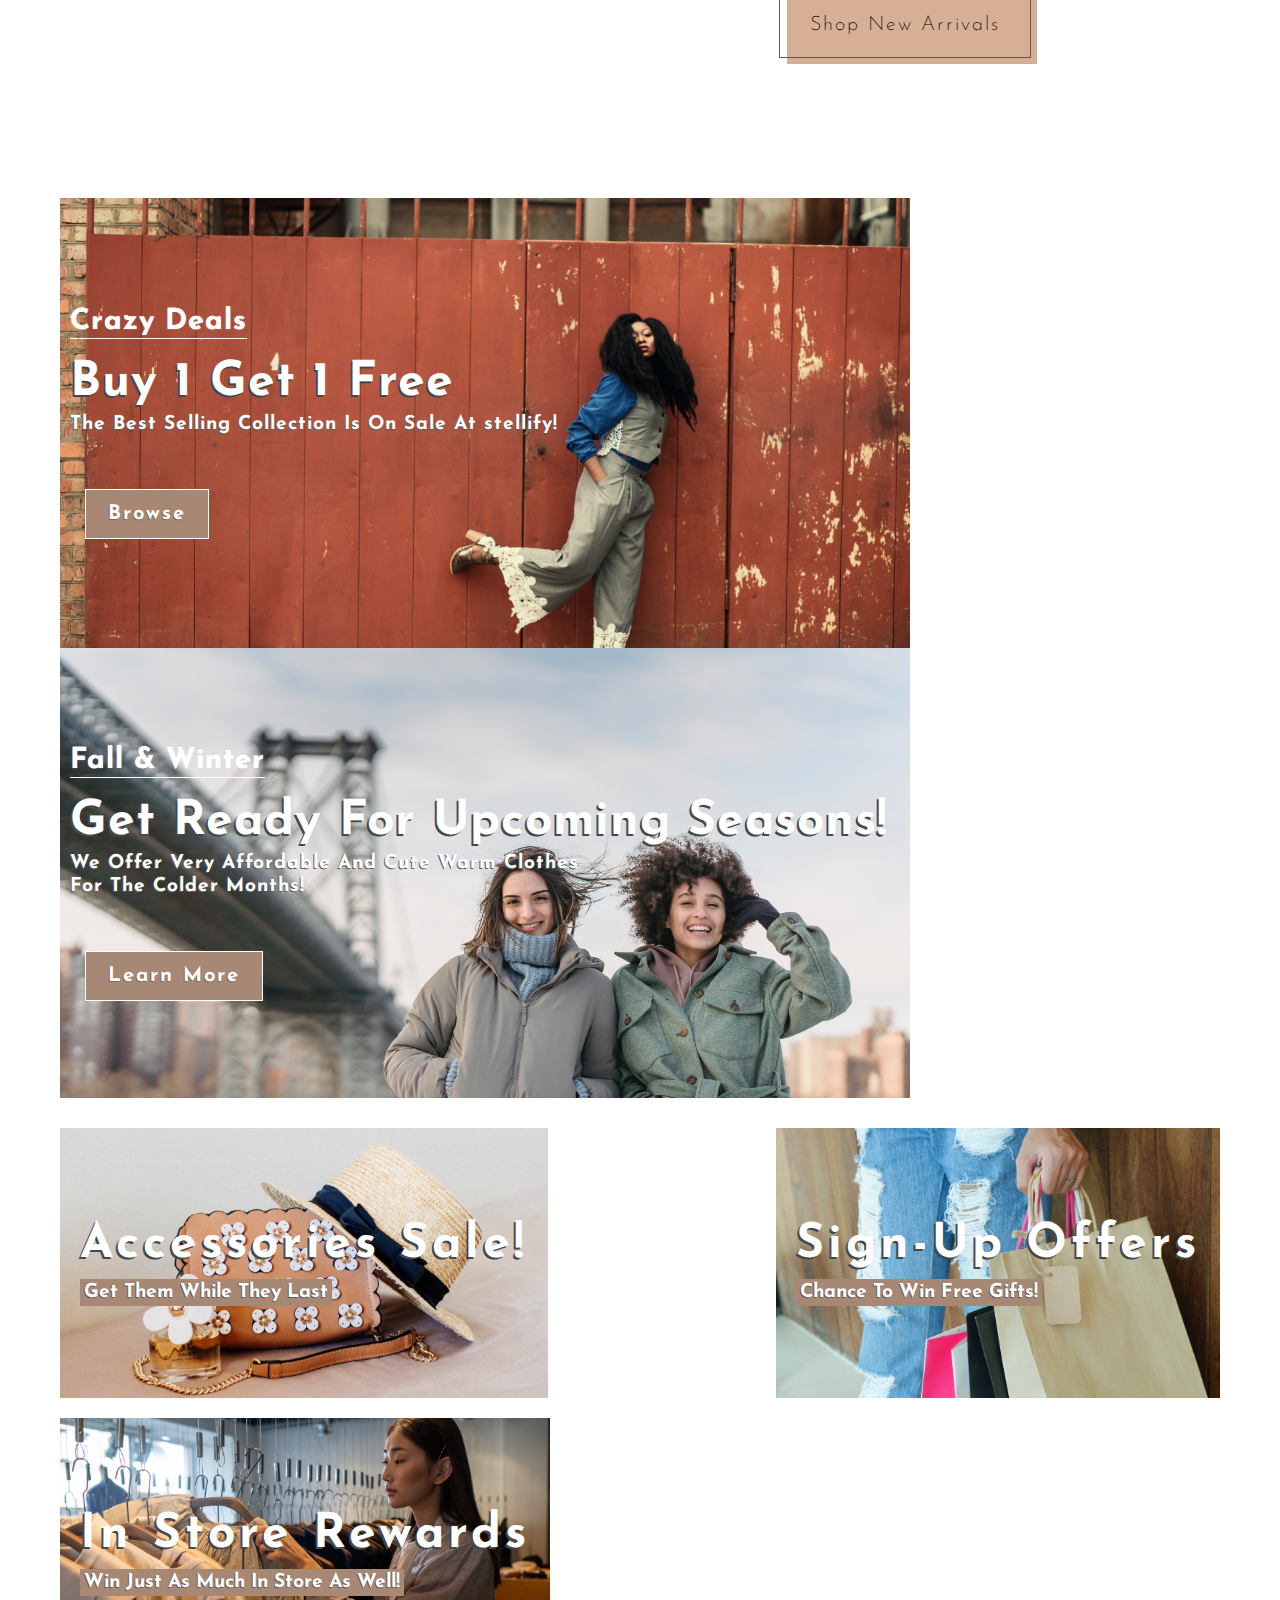
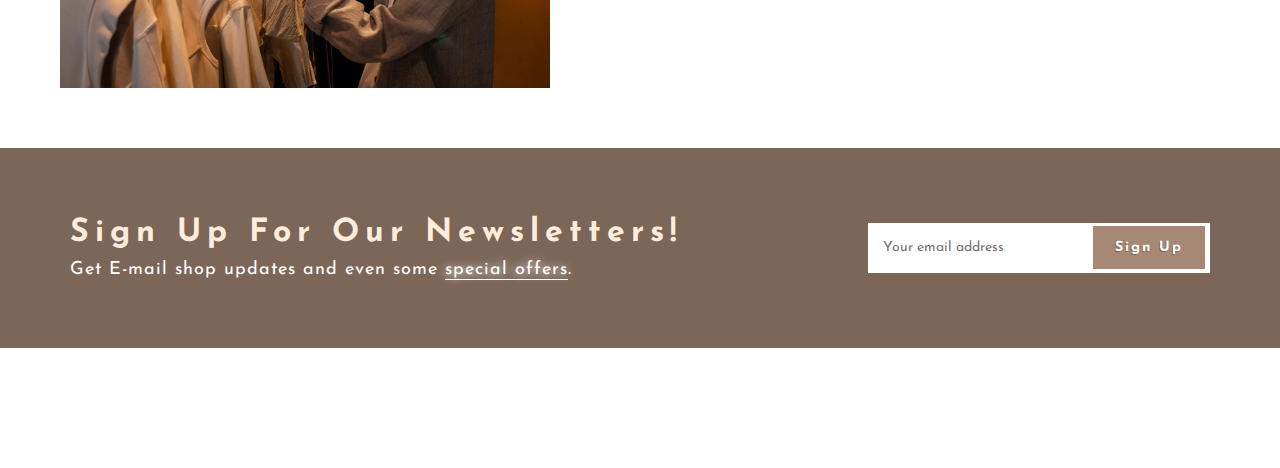
==== commit b4e058ac: "Added a newsletter section. Now working on the footer!" ====
--- a/index.html
+++ b/index.html
@@ -86,7 +86,7 @@
                     <div class="hover"> >> </div>
                     <div>
                         <img src="./features/f-3.png" alt="" width="225" height="175">
-                        <h6>Free Gifts On Orders $35+</h6>
+                        <h6>Free Gift On Orders $35+</h6>
                     </div>
                 </div>
                 <div class="card-side back">
@@ -466,6 +466,23 @@
         </div>
     </section>
 
+    <section id="newsletter" class="section-p1 section-m1">
+        <div class="newstext">
+            <h4>Sign Up For Our Newsletters!</h4>
+            <p>Get E-mail shop updates and even some <span>special offers</span>.</p>
+        </div>
+
+        <div class="form">
+            <input type="text" placeholder="Your email address">
+            <button>Sign Up</button>
+        </div>
+        
+    </section>
+
+    <footer class="section-p1">
+        
+    </footer>
+
     <script src="script.js"></script>
 </body>
 </html>
--- a/style.css
+++ b/style.css
@@ -1,5 +1,5 @@
 @import url('https://fonts.googleapis.com/css2?family=Josefin+Sans:wght@300&display=swap');
-
+@import url('https://fonts.googleapis.com/css2?family=Josefin+Sans:wght@700&display=swap');
 
 * {
     margin: 0;
@@ -190,7 +190,7 @@
 }
 
 #hero h1 {
-    font-size: 60px;
+    font-size: 66px;
     line-height: 64px;
     color: #595959;
     letter-spacing: 5px;
@@ -211,7 +211,7 @@
     font-size: 24px;
     color: #595959;
     letter-spacing: 2px;
-    margin-bottom: 28px;
+    margin-bottom: 32px;
     padding: 10px;
     margin-top: 10rem;
 }
@@ -684,7 +684,7 @@
 #sm-banner .banner-box h2 {
     color: white;
     font-size: 3rem;
-    letter-spacing: 2px;
+    letter-spacing: 1px;
     text-shadow: -2px 2px 0 #474747;
 }
 
@@ -774,4 +774,75 @@
     text-shadow: -1px 1px 0 #595959;
     background: #a78874;
     padding: 4px;
+}
+
+
+
+#newsletter {
+    display: flex;
+    justify-content: space-between;
+    flex-wrap: wrap;
+    align-items: center;
+    background-image: url();
+    background-repeat: no-repeat;
+    background-position: 20% 30%;
+    background-color: #7c6658;
+}
+
+#newsletter h4 {
+    font-size: 32px;
+    color: #ffecda;
+    letter-spacing: 6px;
+    margin-bottom: 10px;
+    margin-top: 1.8rem;
+}
+
+#newsletter p {
+    color: white;
+    font-size: 18px;
+    letter-spacing: 1px;
+    margin-bottom: 1.8rem;
+}
+
+#newsletter p span {
+    text-shadow: -1px 1px 10px white;
+    border-bottom: white 1px solid;
+}
+
+#newsletter .form {
+    display: flex;
+    width: 30%;
+    justify-content: center;
+    align-items: center;
+}
+
+#newsletter input {
+    height: 3.125rem;
+    padding: 0 1em;
+    font-size: 14px;
+    width: 100%;
+    border: 1px solid transparent;
+    outline: none;
+    border-top-right-radius: 0;
+    border-bottom-right-radius: 0;
+}
+
+#newsletter button {
+    padding: 14px 22px;
+    margin-left: 15px;
+    background: #a78874;
+    font-size: 14px;
+    color: white;
+    border: 1px white solid;
+    font-weight: 950;
+    transition: .3s;
+    text-shadow: -1px 1px 0 #7c6658;
+    letter-spacing: 2px;
+    position: absolute;
+    right: 74px;
+}
+
+#newsletter button:hover {
+    cursor: pointer;
+    background: #a78874a1
 }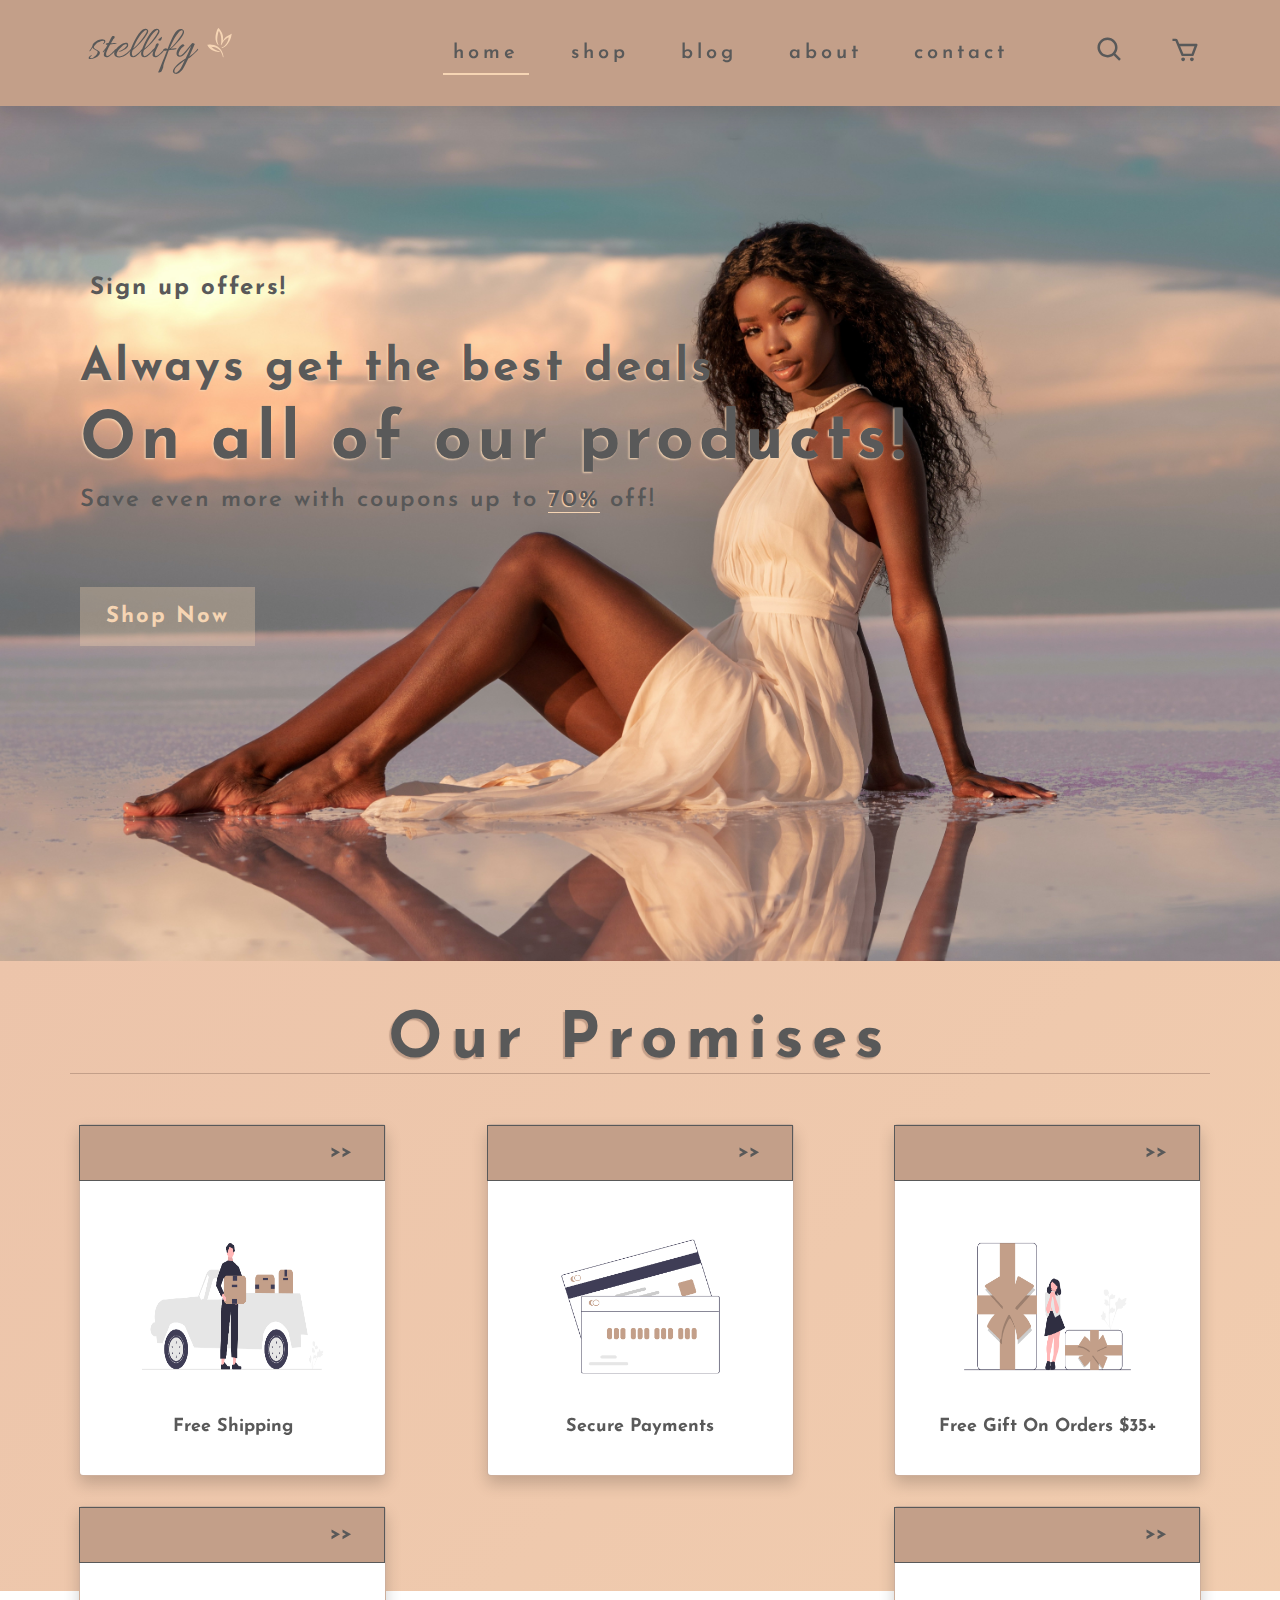
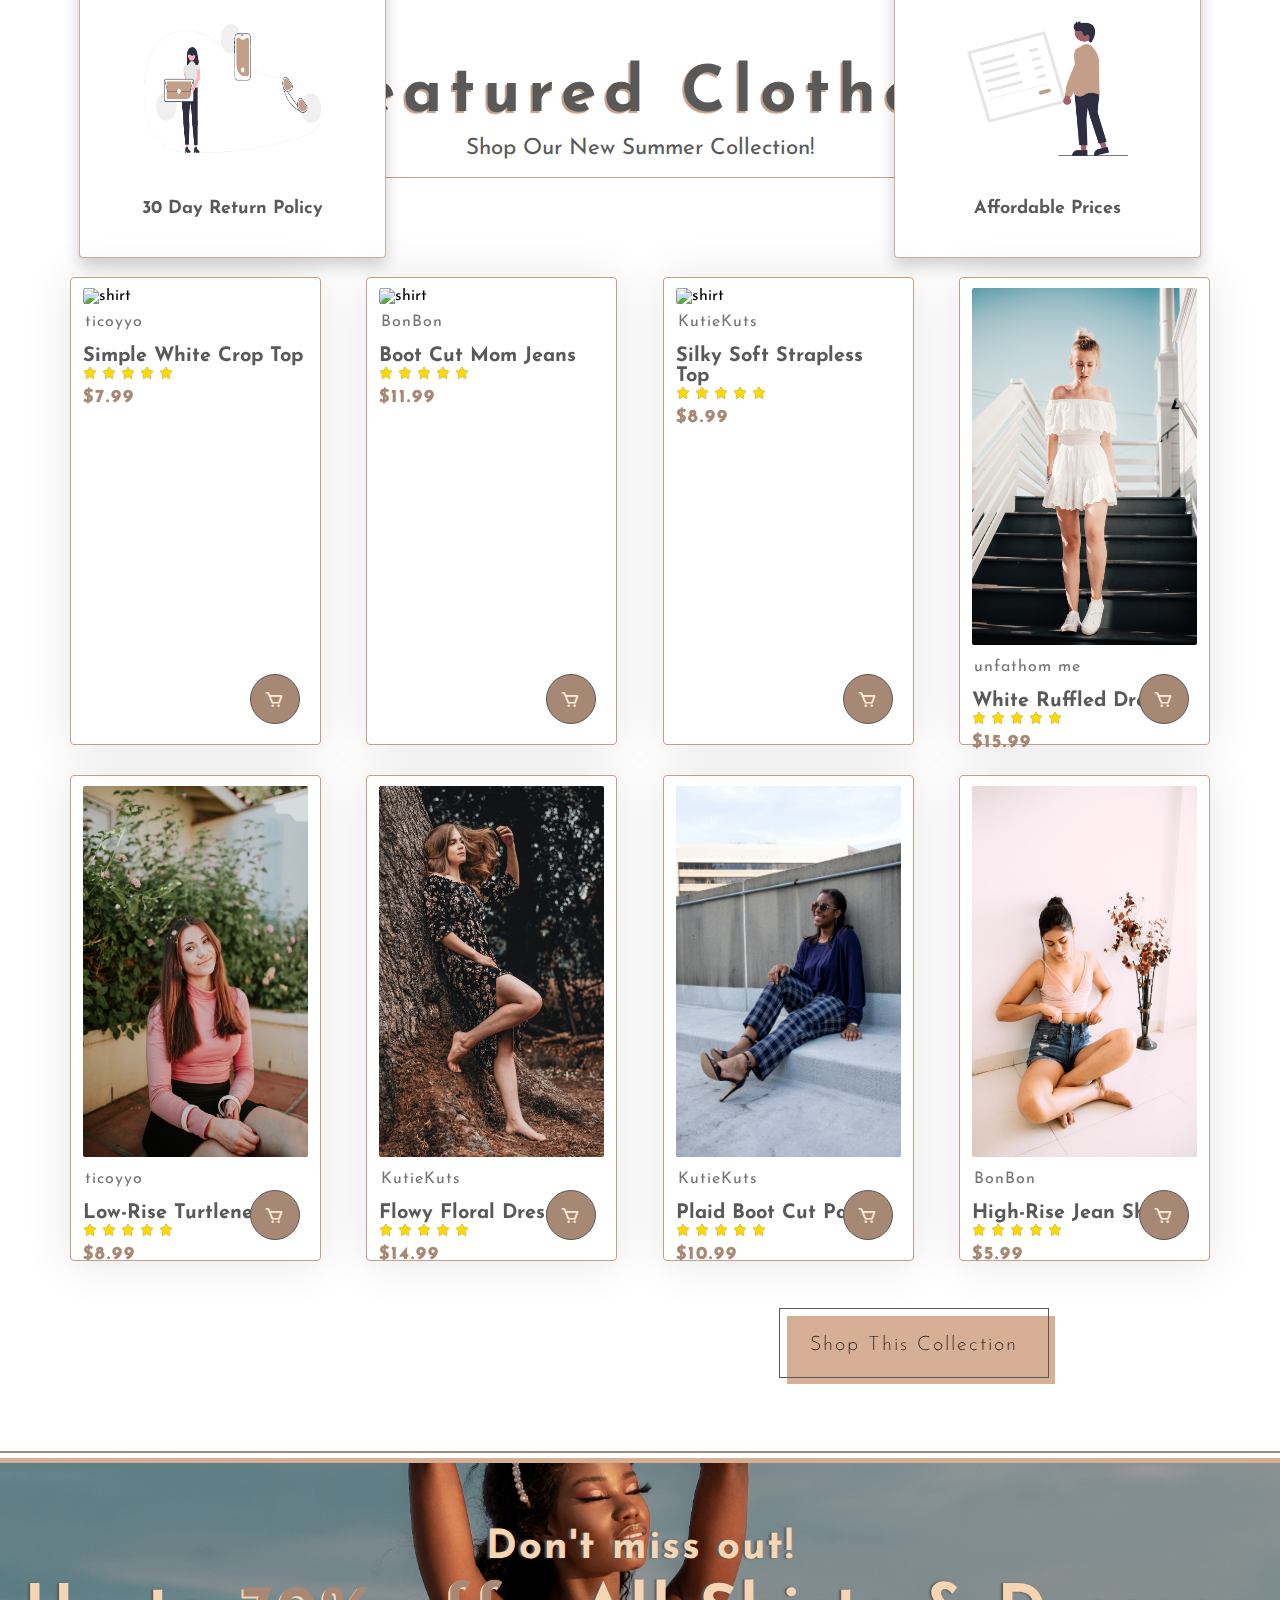
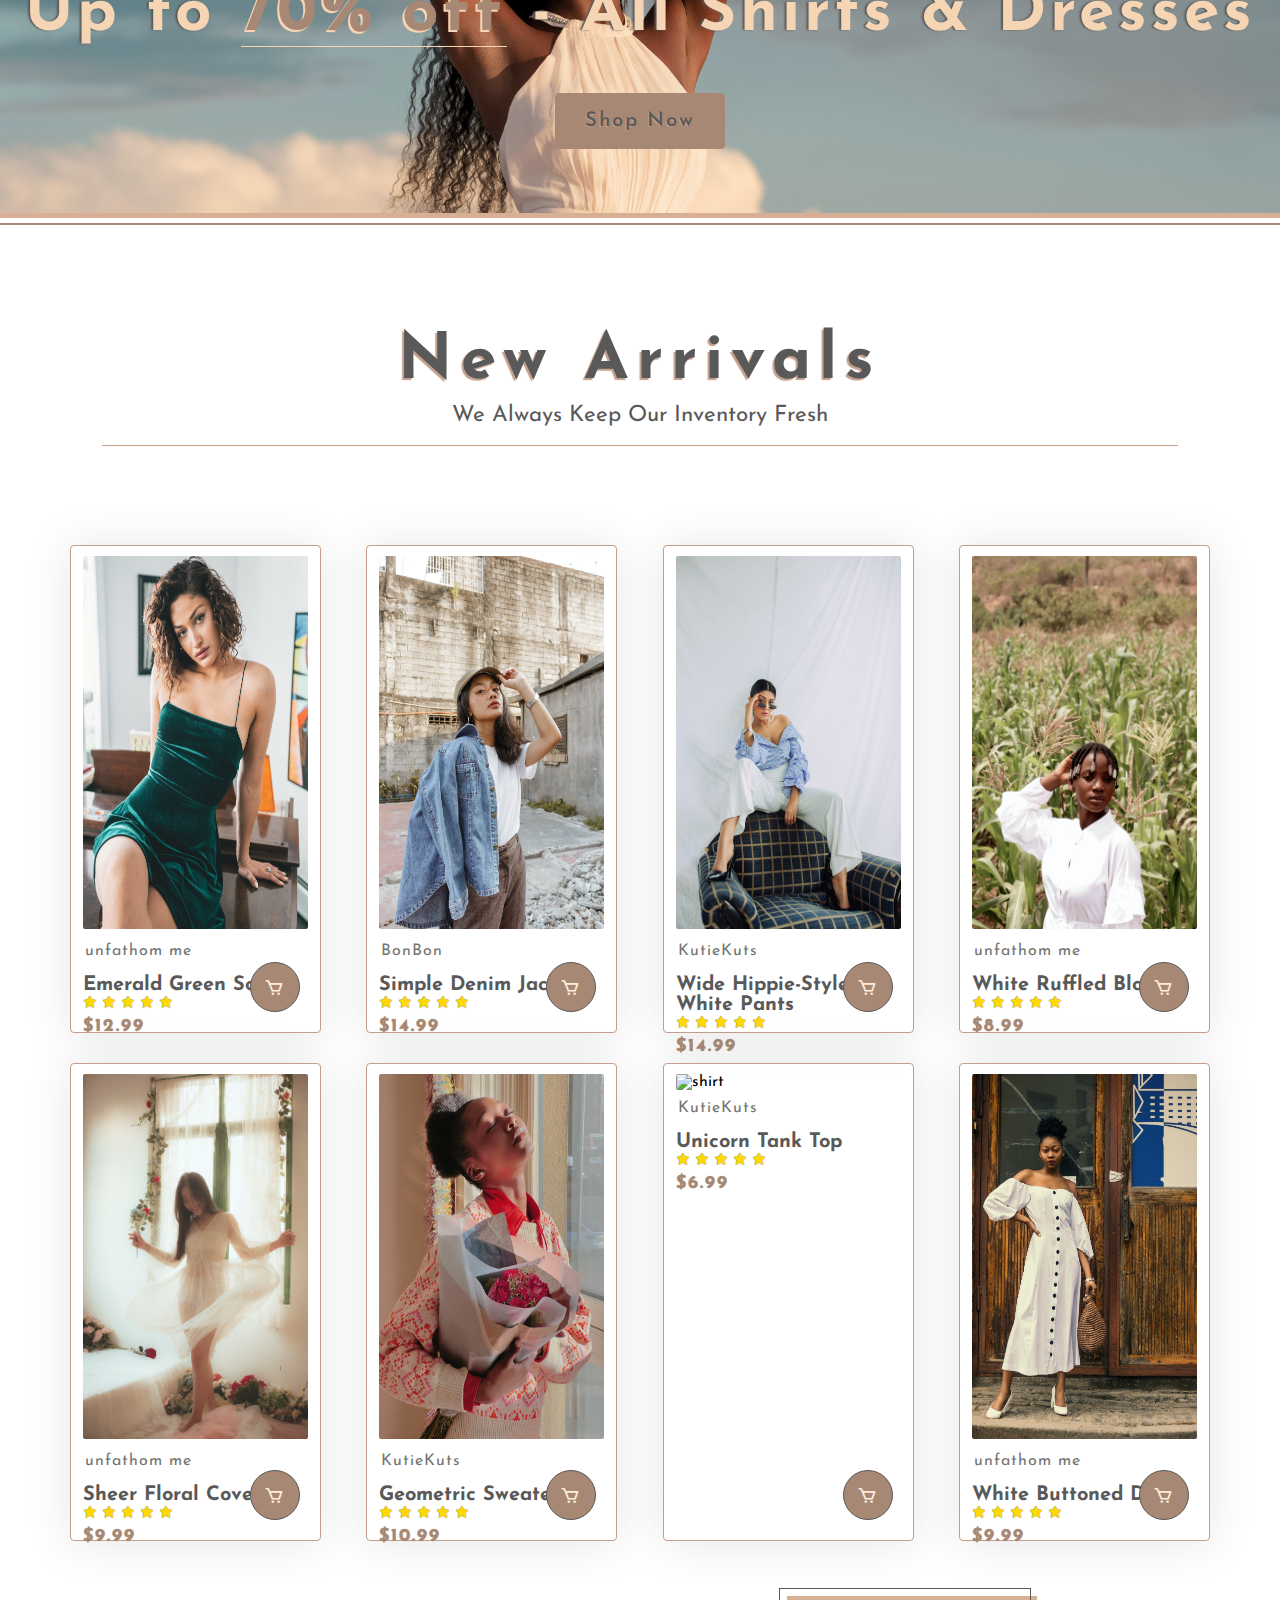
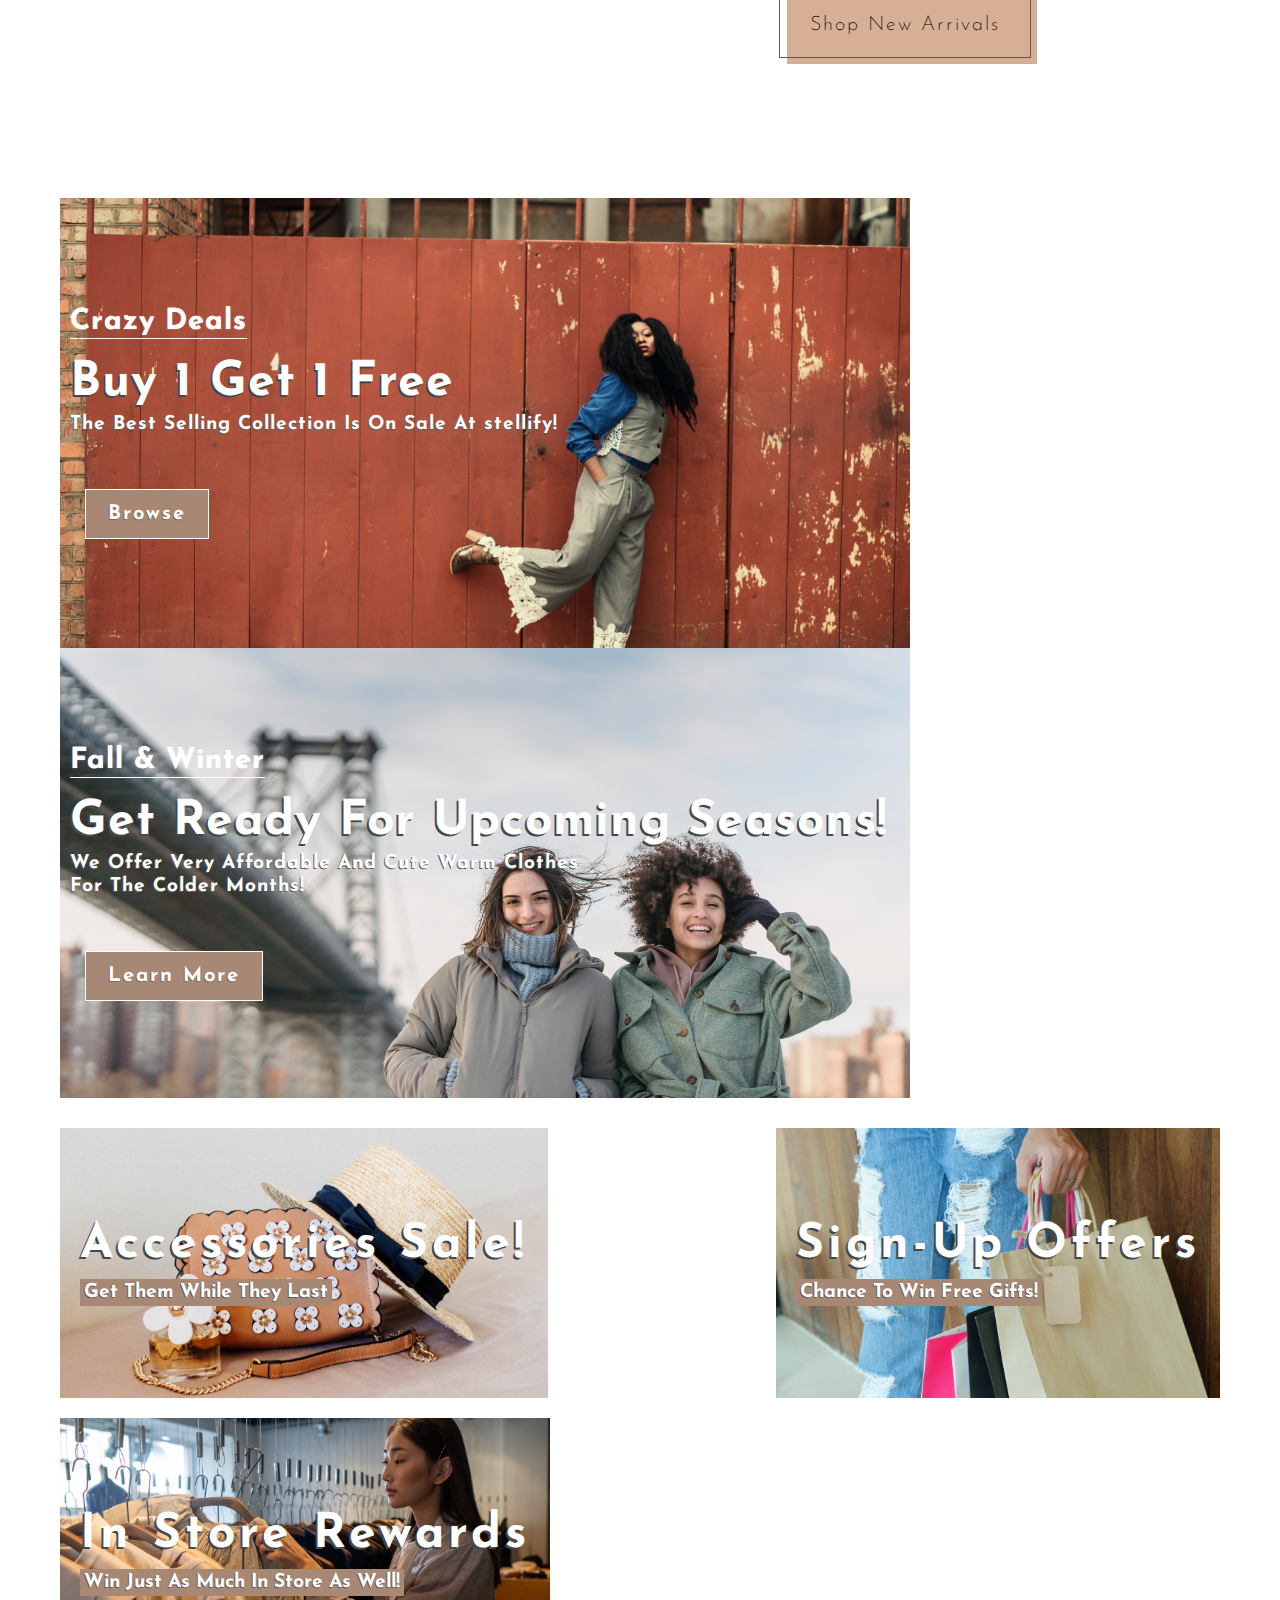
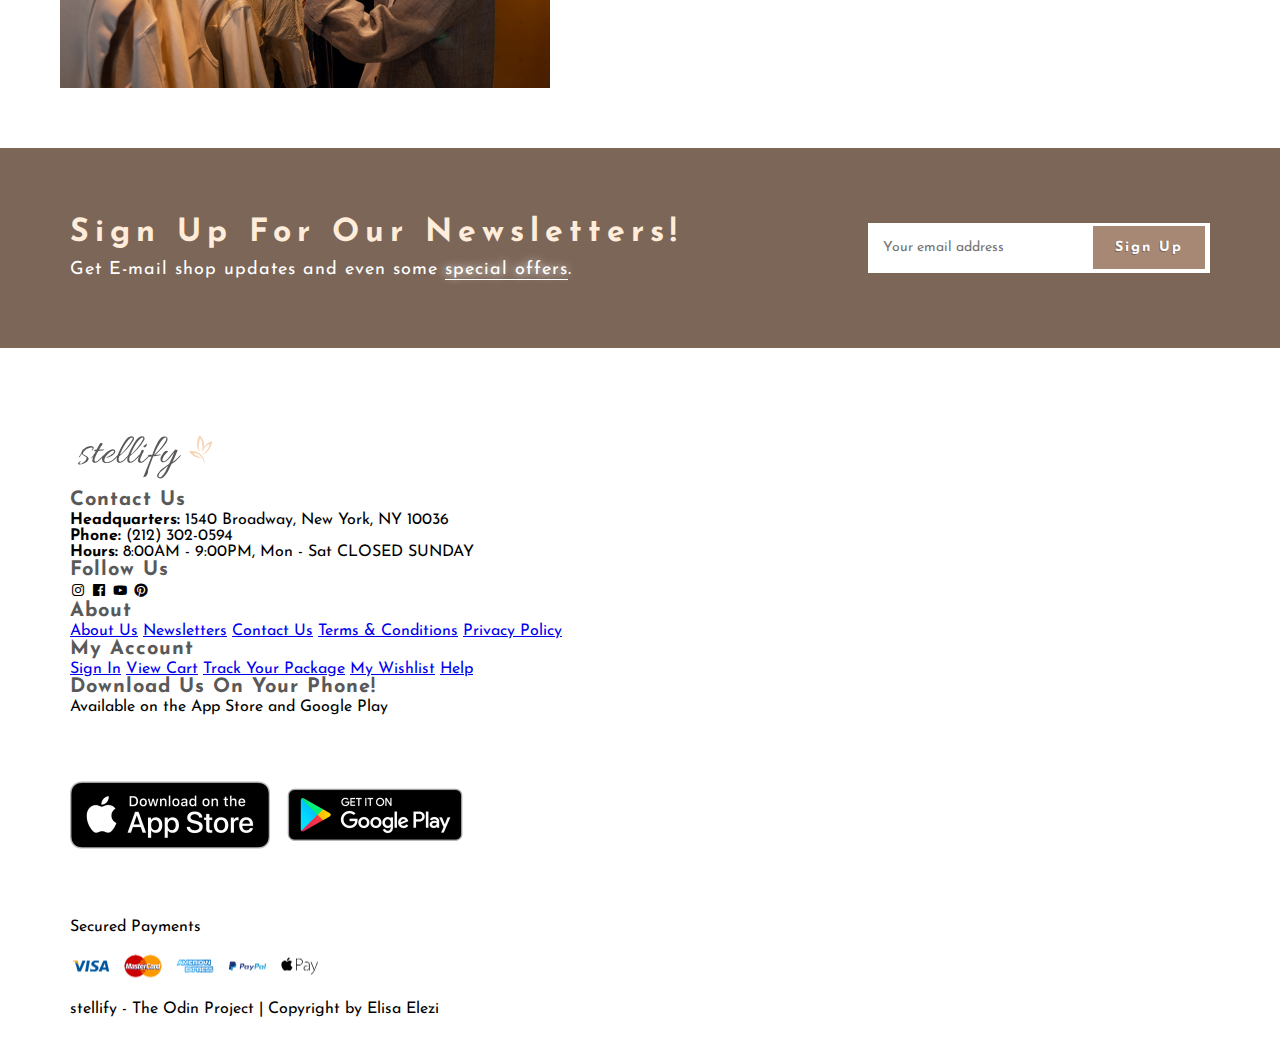
==== commit d9cbf8d4: "Basic structure of footer is done!" ====
--- a/index.html
+++ b/index.html
@@ -480,7 +480,56 @@
     </section>
 
     <footer class="section-p1">
-        
+        <div class="col">
+            <img src="./logo-transparent-svg.svg" alt="logo" width="150">
+            <h4>Contact Us</h4>
+            <p><strong>Headquarters:</strong> 1540 Broadway, New York, NY 10036</p>
+            <p><strong>Phone:</strong> (212) 302-0594</p>
+            <p><strong>Hours:</strong> 8:00AM - 9:00PM, Mon - Sat CLOSED SUNDAY</p>
+            <div class="follow">
+                <h4>Follow Us</h4>
+                <div class="icon">
+                    <i class='bx bxl-instagram'></i>
+                    <i class='bx bxl-facebook-square'></i>
+                    <i class='bx bxl-youtube' ></i>
+                    <i class='bx bxl-pinterest' ></i>
+                </div>
+            </div>
+        </div>
+
+        <div class="col">
+            <h4>About</h4>
+            <a href="#">About Us</a>
+            <a href="#">Newsletters</a>
+            <a href="#">Contact Us</a>
+            <a href="#">Terms & Conditions</a>
+            <a href="#">Privacy Policy</a>
+        </div>
+
+        <div class="col">
+            <h4>My Account</h4>
+            <a href="#">Sign In</a>
+            <a href="#">View Cart</a>
+            <a href="#">Track Your Package</a>
+            <a href="#">My Wishlist</a>
+            <a href="#">Help</a>
+        </div>
+
+        <div class="col install">
+            <h4>Download Us On Your Phone!</h4>
+            <p>Available on the App Store and Google Play</p>
+            <div class="row">
+                <img src="./app.png" alt="" width="200">
+                <img src="./play.png" alt="" width="200">
+            </div>
+            <p>Secured Payments</p>
+            <img src="./pay.png" alt="" width="250">
+        </div>
+
+
+        <div class="copyright">
+            <p>stellify - The Odin Project | Copyright by Elisa Elezi</p>
+        </div>
     </footer>
 
     <script src="script.js"></script>
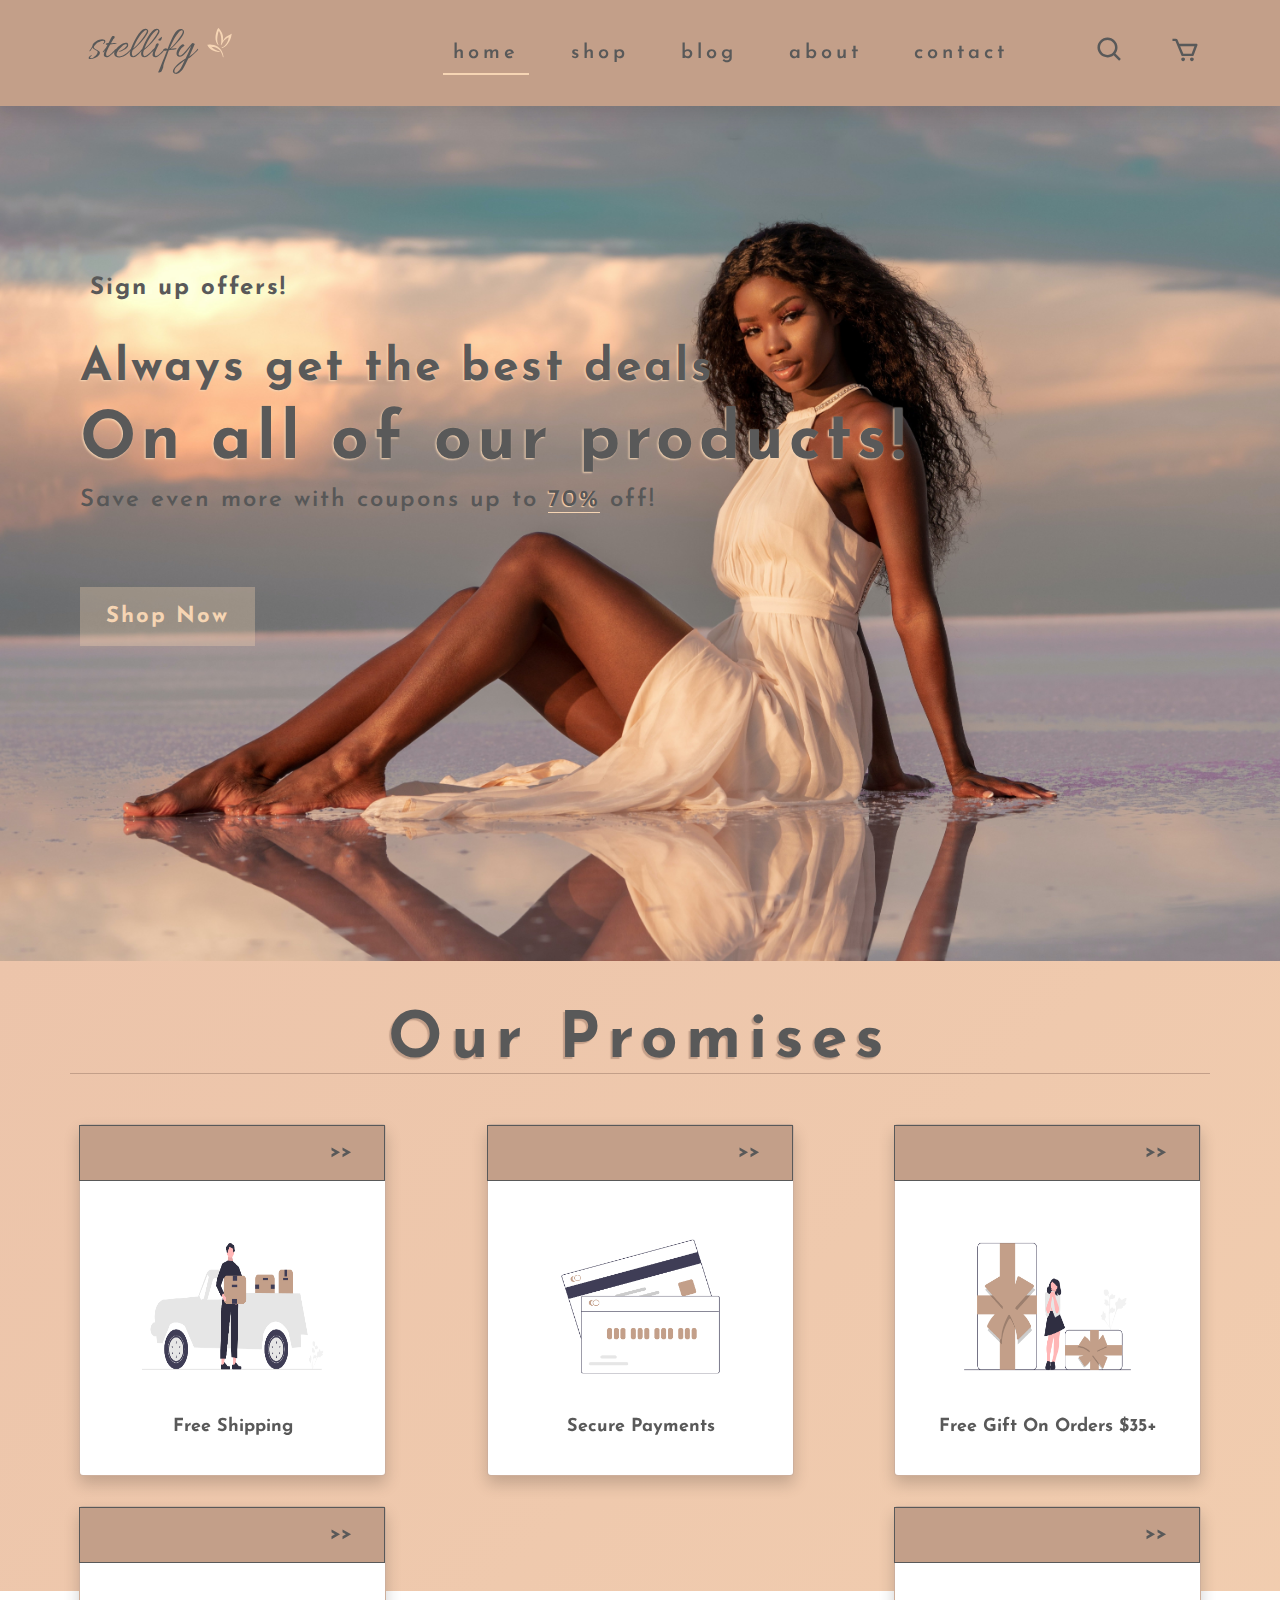
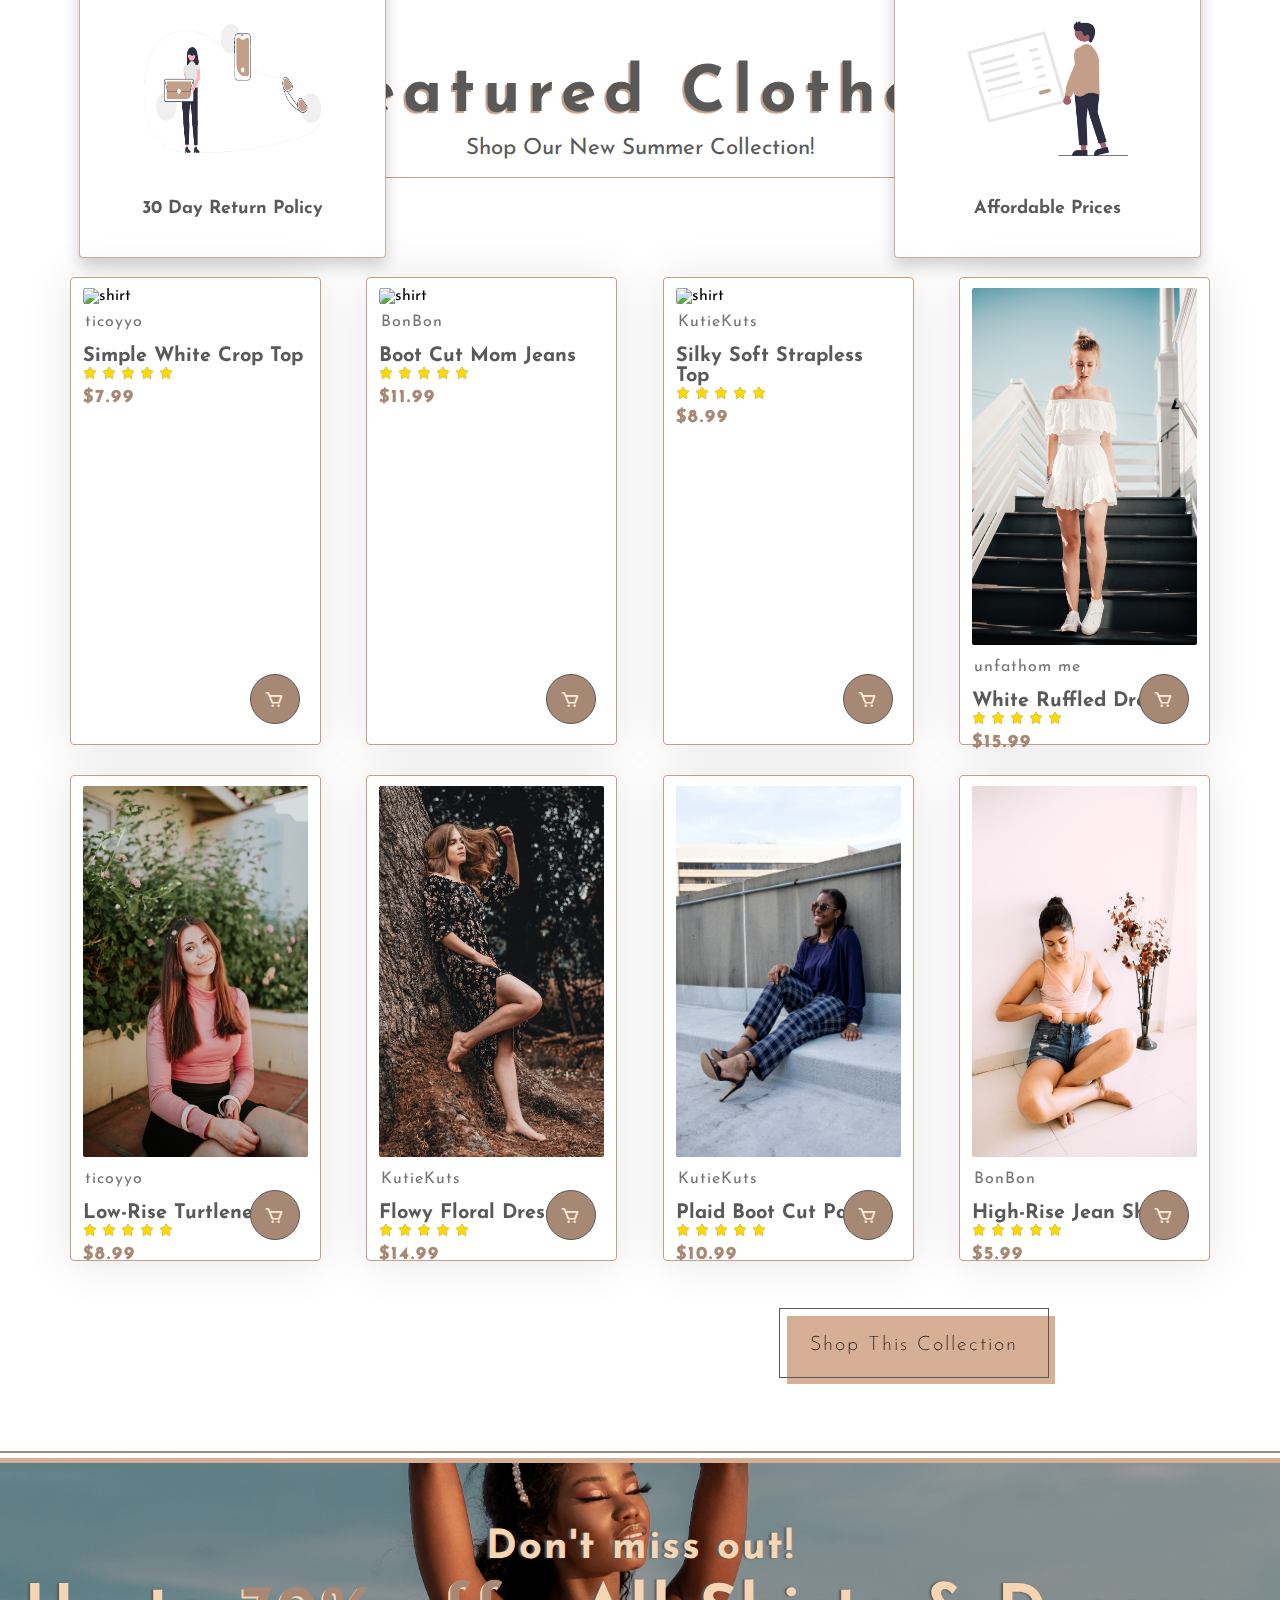
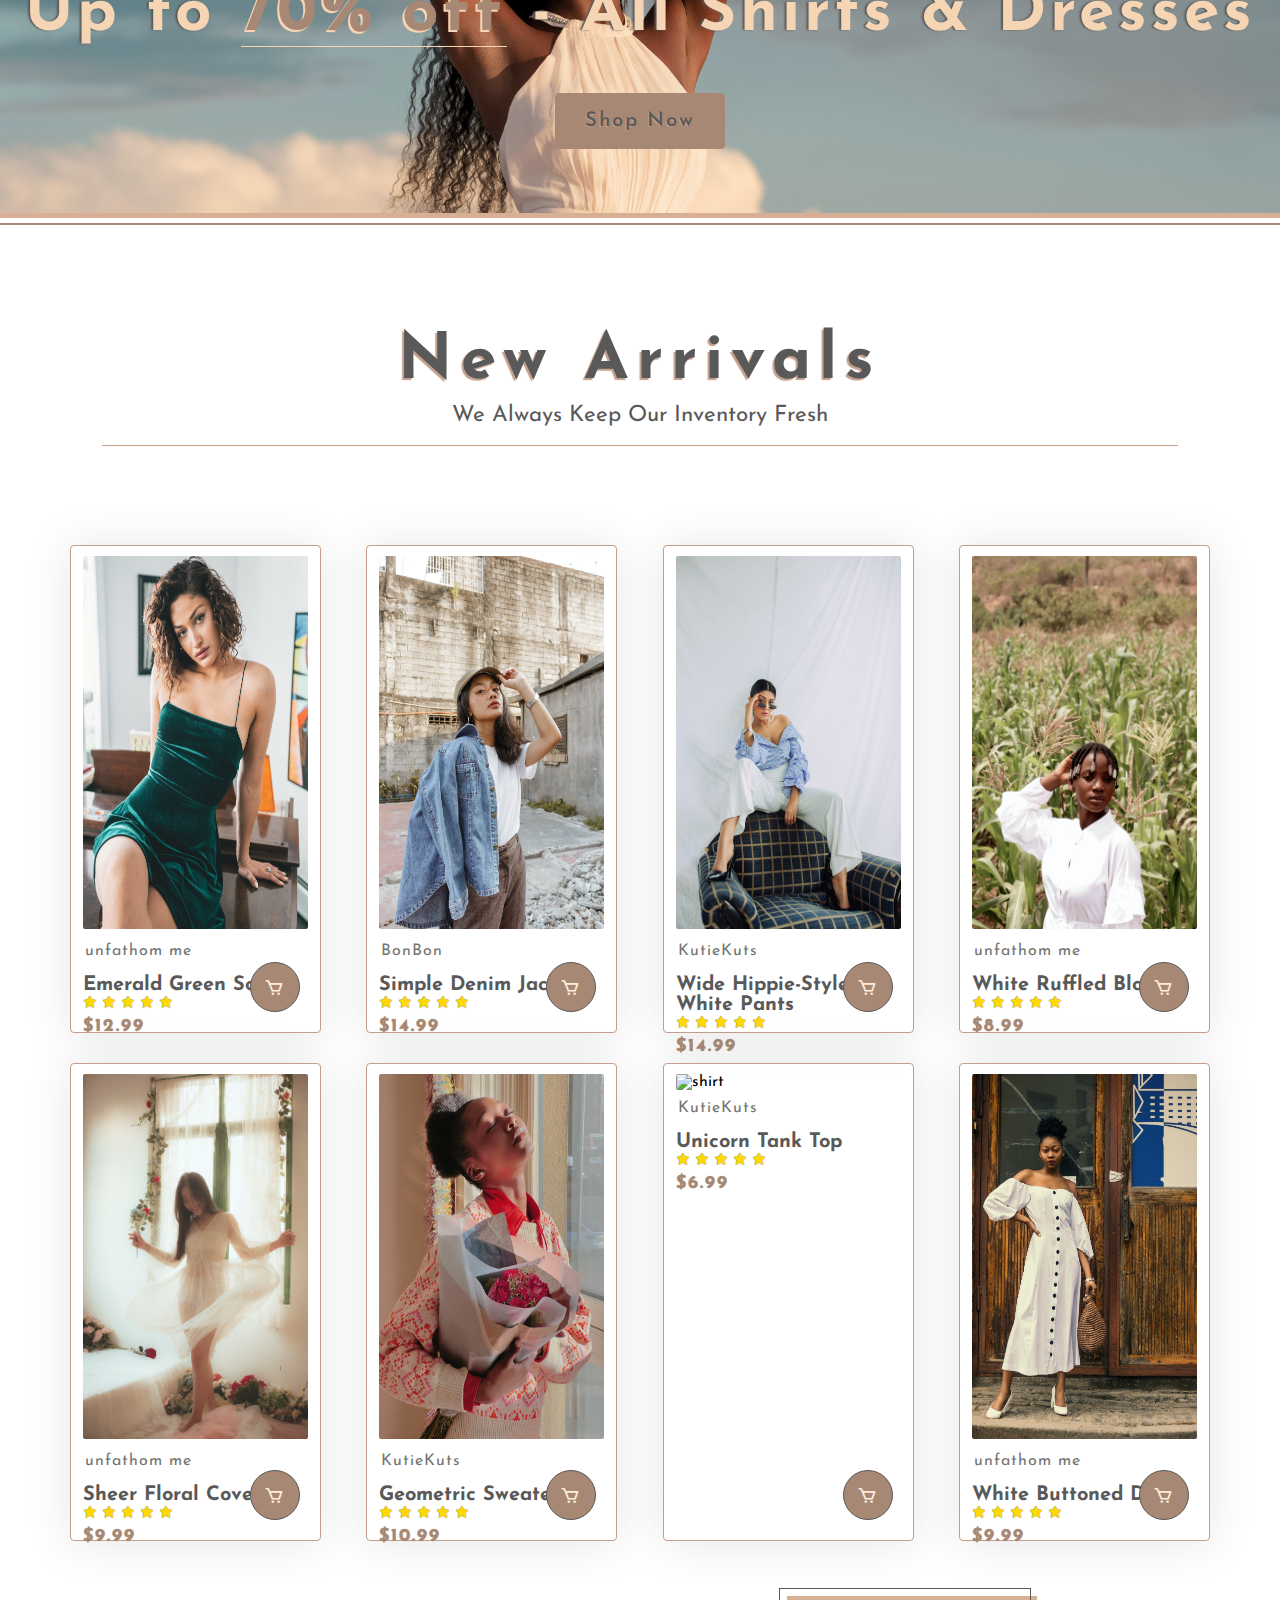
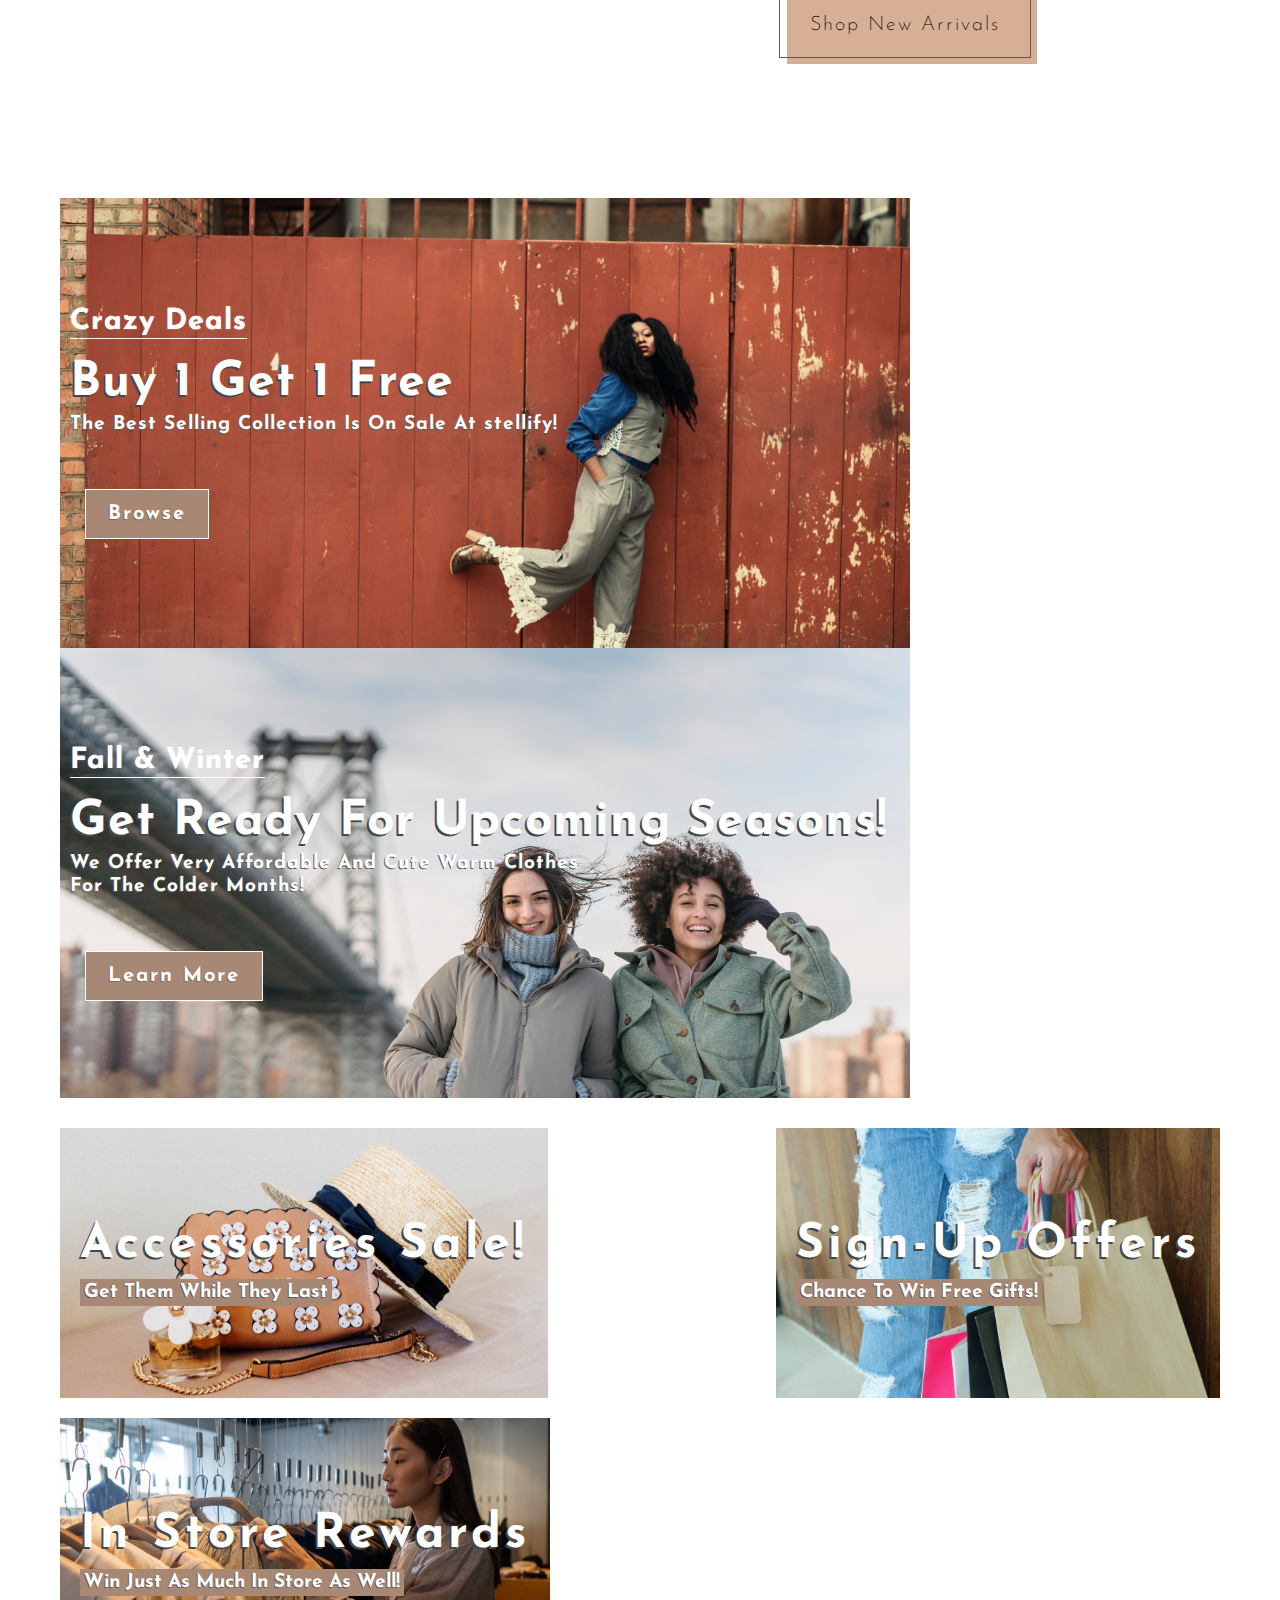
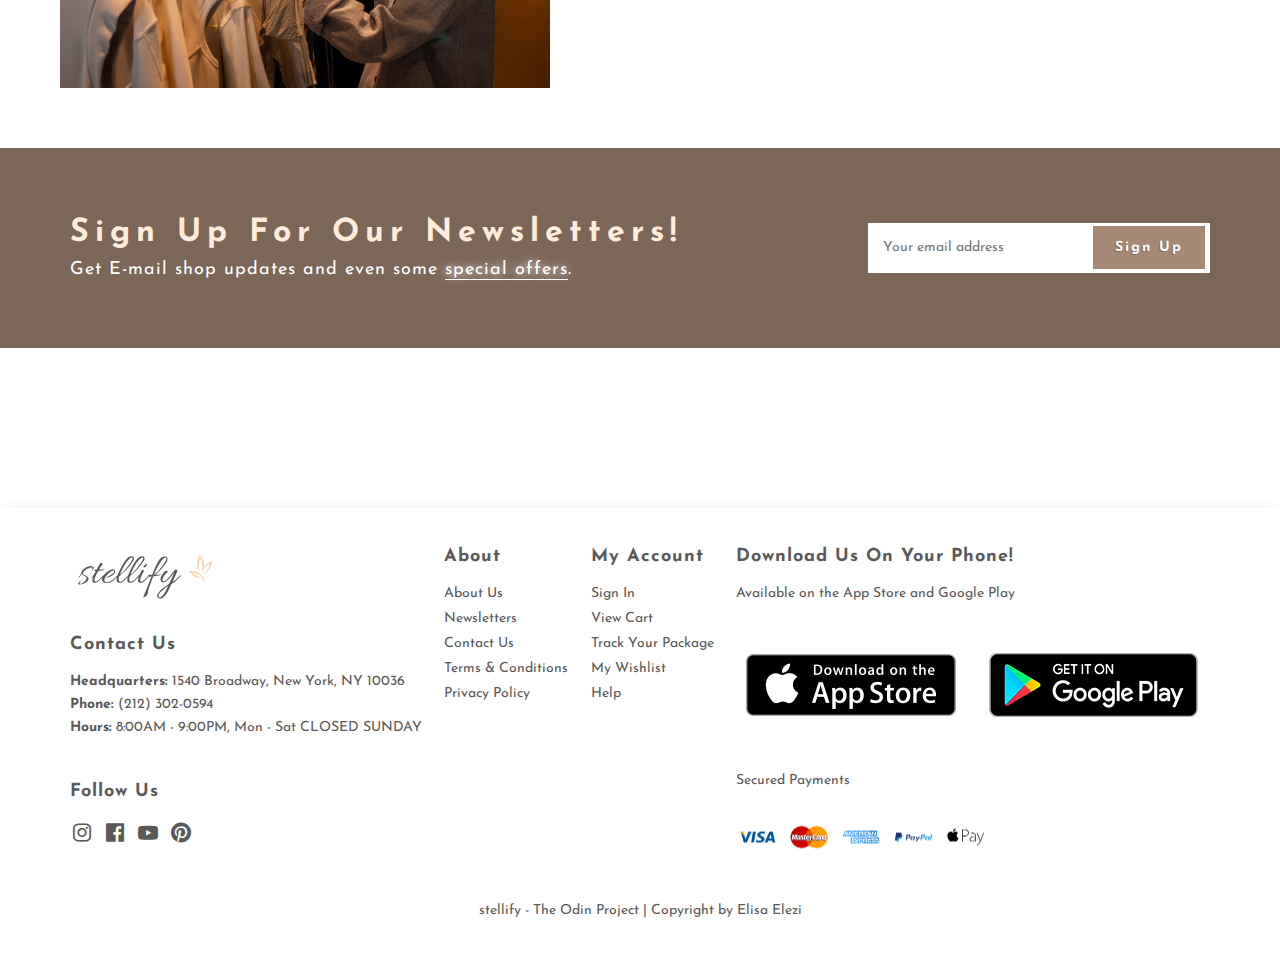
==== commit 3e37ff7f: "Landing page is completely done. Will now make it responsive" ====
--- a/index.html
+++ b/index.html
@@ -481,7 +481,7 @@
 
     <footer class="section-p1">
         <div class="col">
-            <img src="./logo-transparent-svg.svg" alt="logo" width="150">
+            <img class="logo" src="./logo-transparent-svg.svg" alt="logo" width="150">
             <h4>Contact Us</h4>
             <p><strong>Headquarters:</strong> 1540 Broadway, New York, NY 10036</p>
             <p><strong>Phone:</strong> (212) 302-0594</p>
@@ -519,8 +519,7 @@
             <h4>Download Us On Your Phone!</h4>
             <p>Available on the App Store and Google Play</p>
             <div class="row">
-                <img src="./app.png" alt="" width="200">
-                <img src="./play.png" alt="" width="200">
+                <img src="./download.png" alt="">
             </div>
             <p>Secured Payments</p>
             <img src="./pay.png" alt="" width="250">
--- a/style.css
+++ b/style.css
@@ -787,6 +787,7 @@
     background-repeat: no-repeat;
     background-position: 20% 30%;
     background-color: #7c6658;
+    margin-bottom: 10rem;
 }
 
 #newsletter h4 {
@@ -845,4 +846,68 @@
 #newsletter button:hover {
     cursor: pointer;
     background: #a78874a1
-}+}
+
+
+
+
+footer {
+    display: flex;
+    flex-wrap: wrap;
+    justify-content: space-between;
+    box-shadow: 0 .5rem 1rem rgba(0, 0, 0, 0.233);
+}
+
+footer .col {
+    display: flex;
+    flex-direction: column;
+    align-items: flex-start;
+    margin-bottom: 20px;
+}
+
+footer .logo {
+    margin-bottom: 30px;
+}
+
+footer h4 {
+    font-size: 18px;
+    padding-bottom: 20px;
+}
+
+footer p {
+    font-size: 14px;
+    margin: 0 0 8px 0;
+    color: #595959;
+}
+
+footer a {
+    font-size: 14px;
+    text-decoration: none;
+    color: #595959;
+    margin-bottom: 10px;
+}
+
+footer .follow {
+    margin-top: 40px;
+}
+
+footer .follow i {
+    color: #595959;
+    padding-right: 4px;
+    font-size: 24px;
+    cursor: pointer;
+}
+
+footer .install img {
+    margin: 10px 0 15px 0;
+}
+
+footer .follow i:hover,
+footer a:hover {
+    color: #d6af95;
+}
+
+footer .copyright {
+    width: 100%;
+    text-align: center;
+}
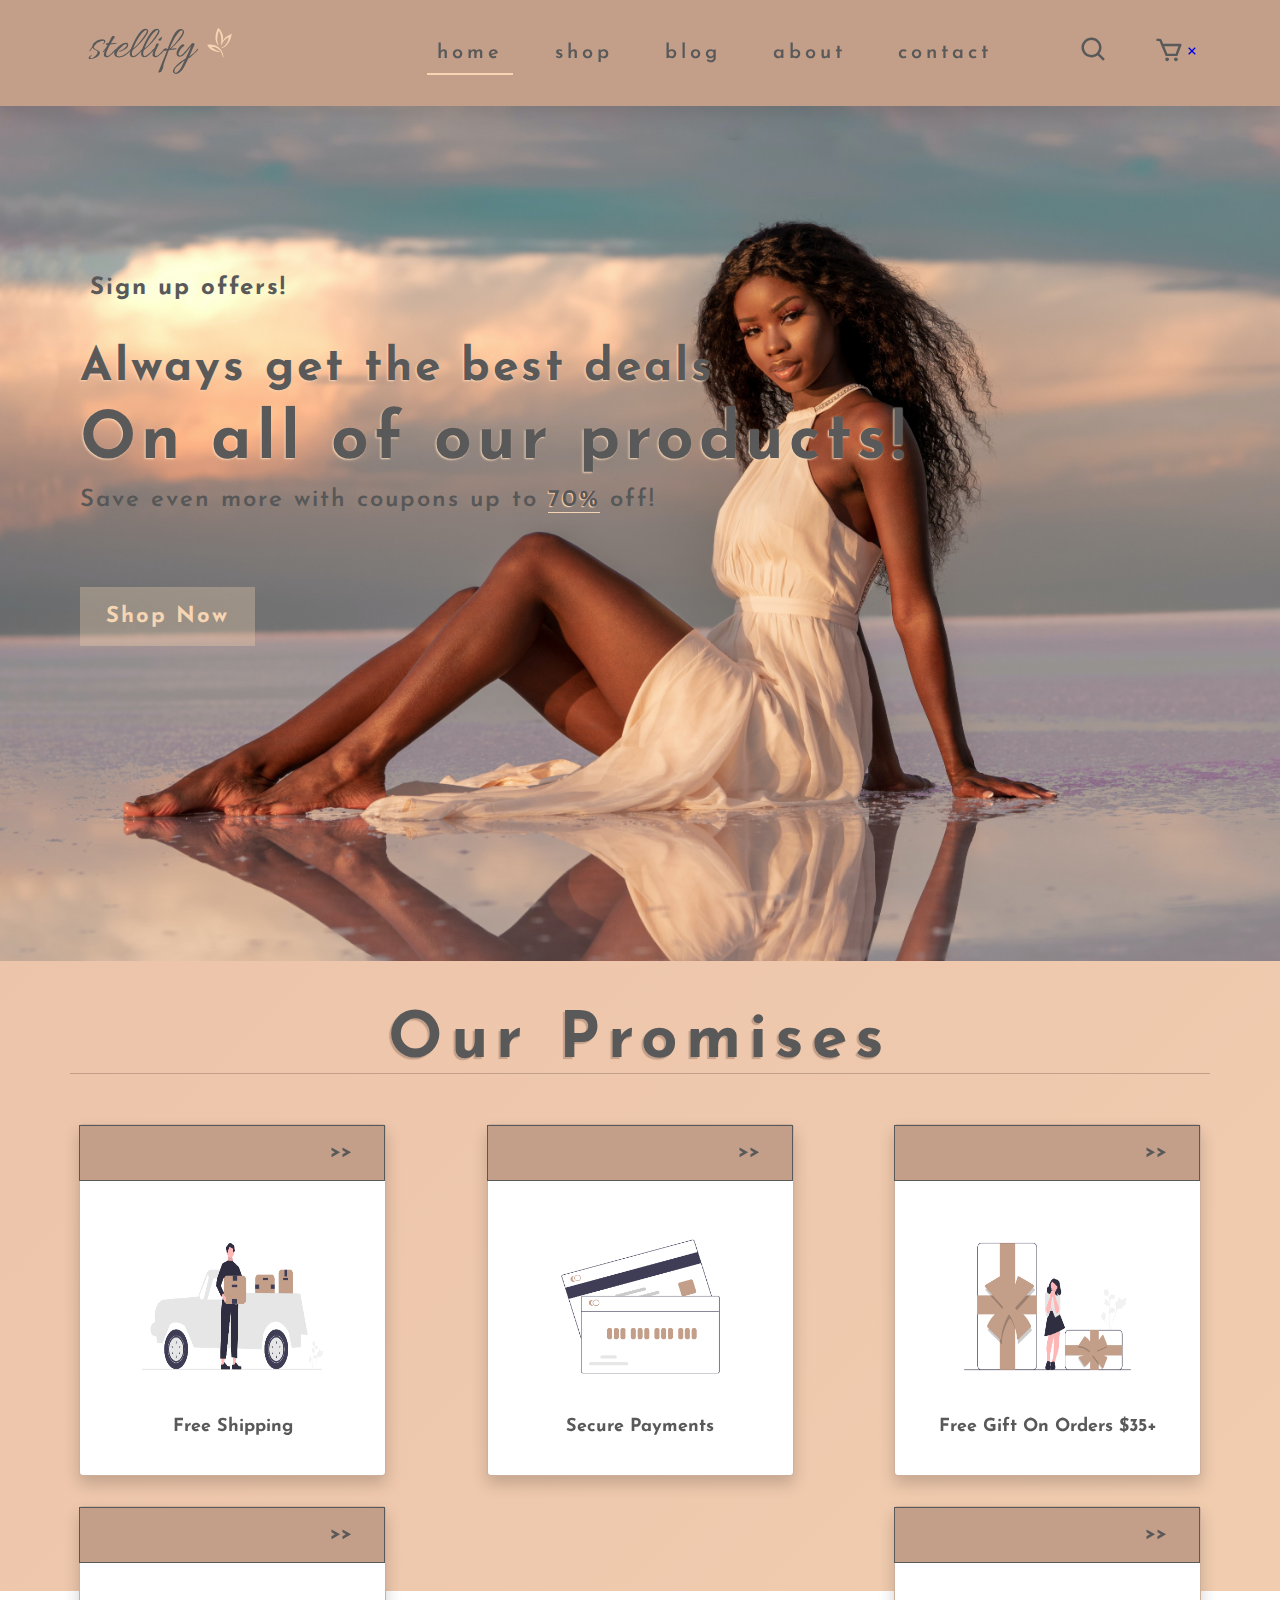
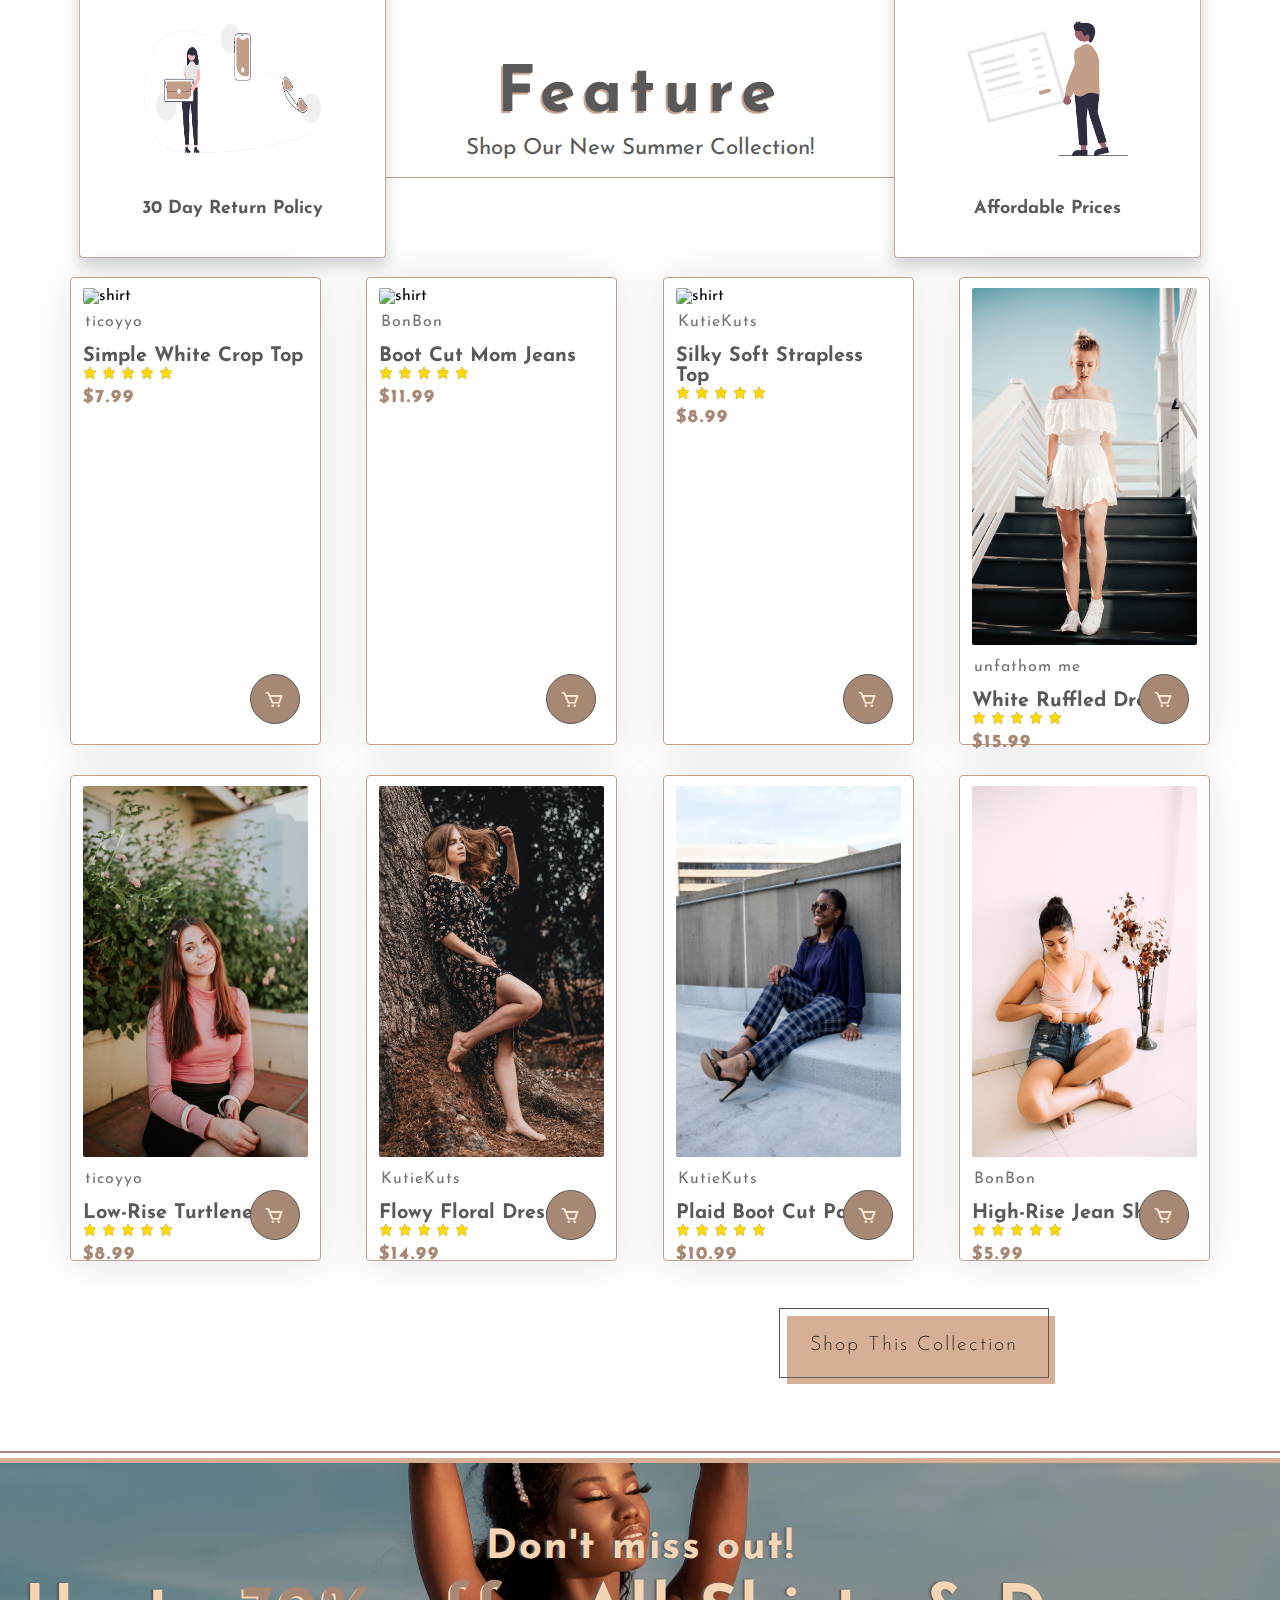
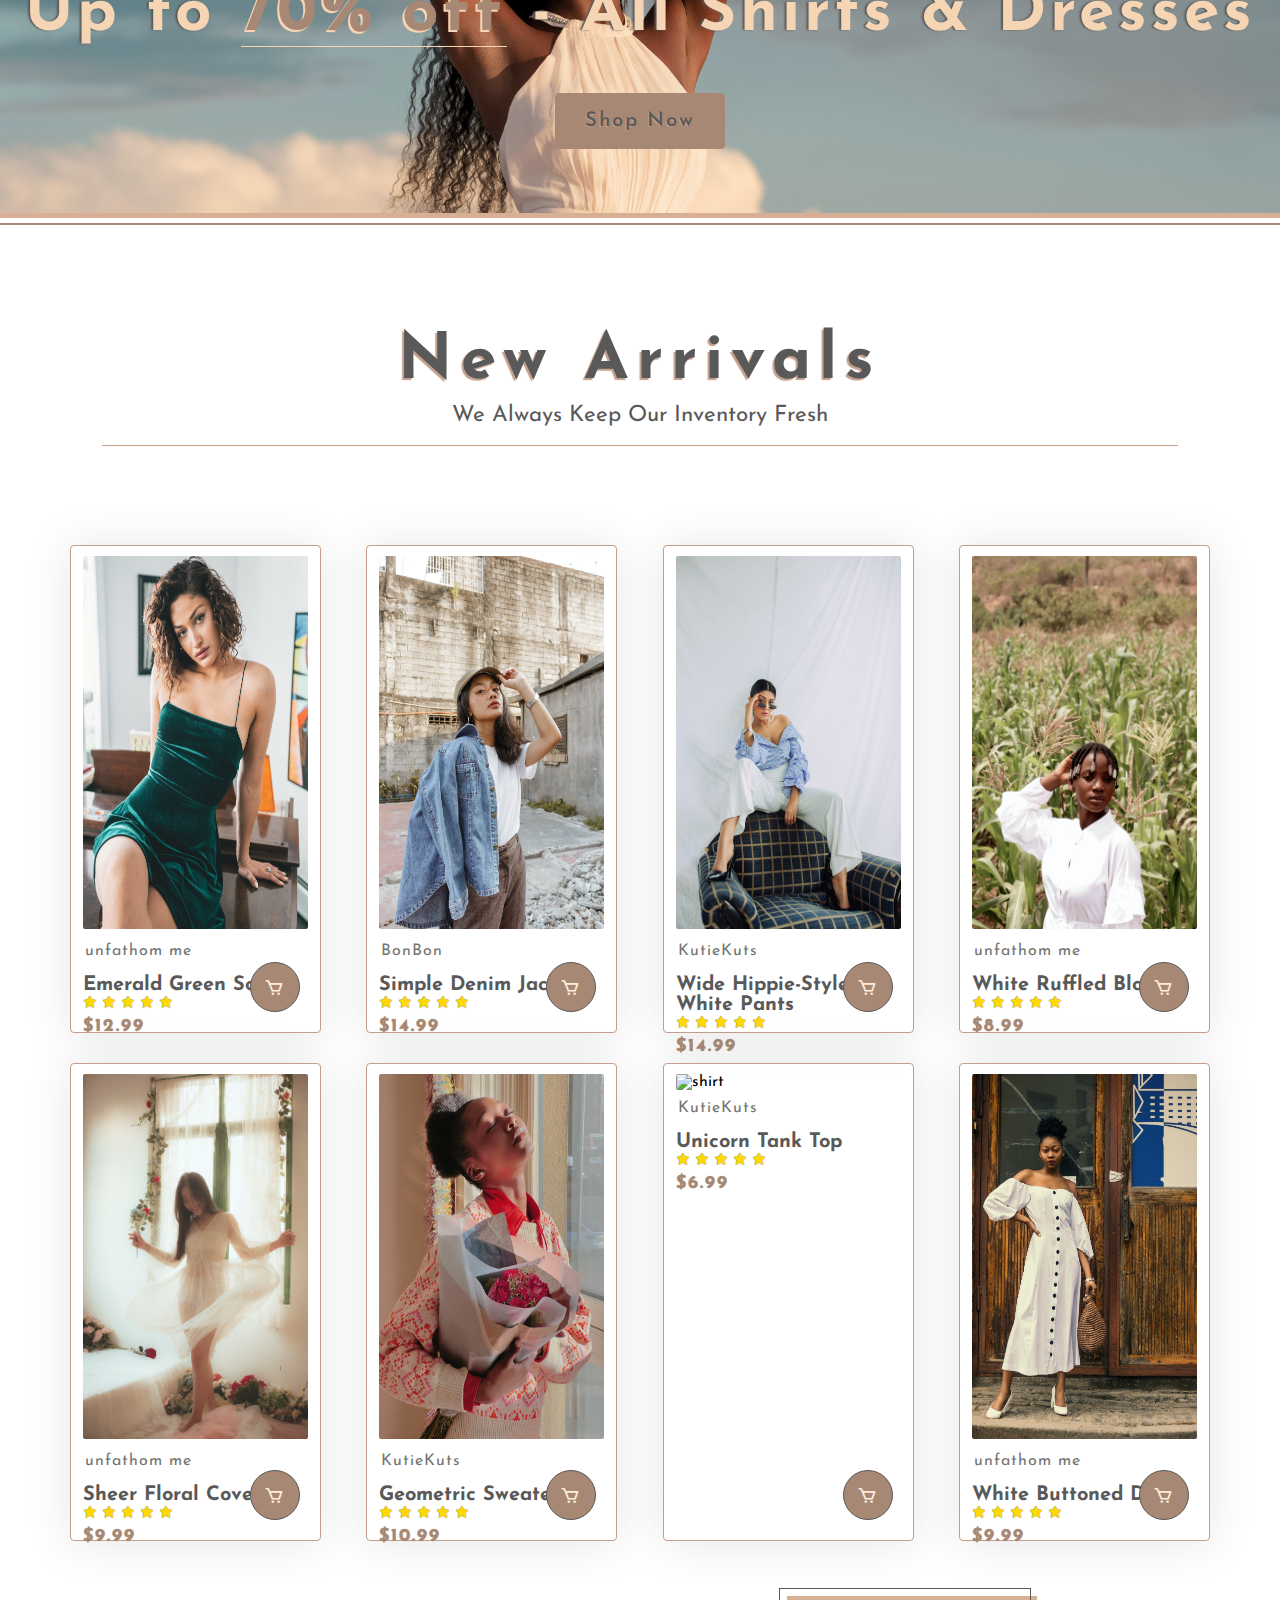
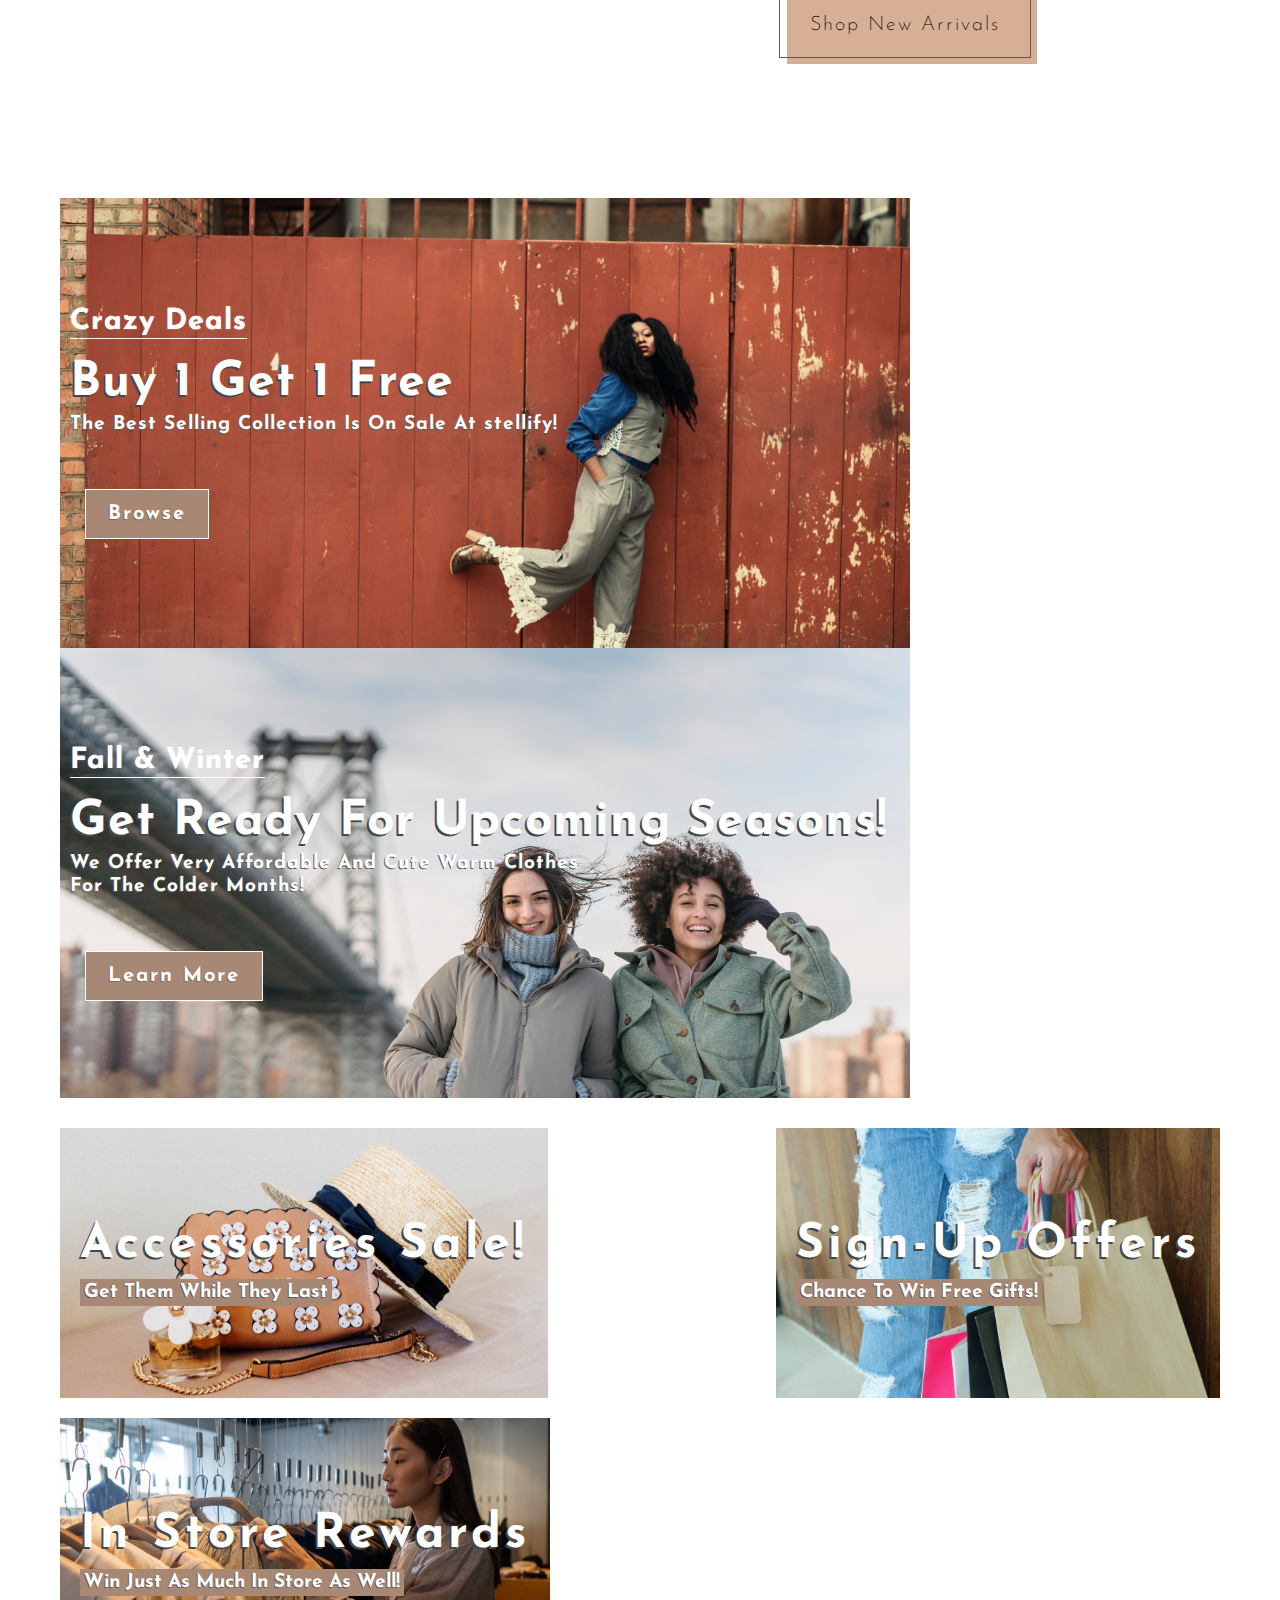
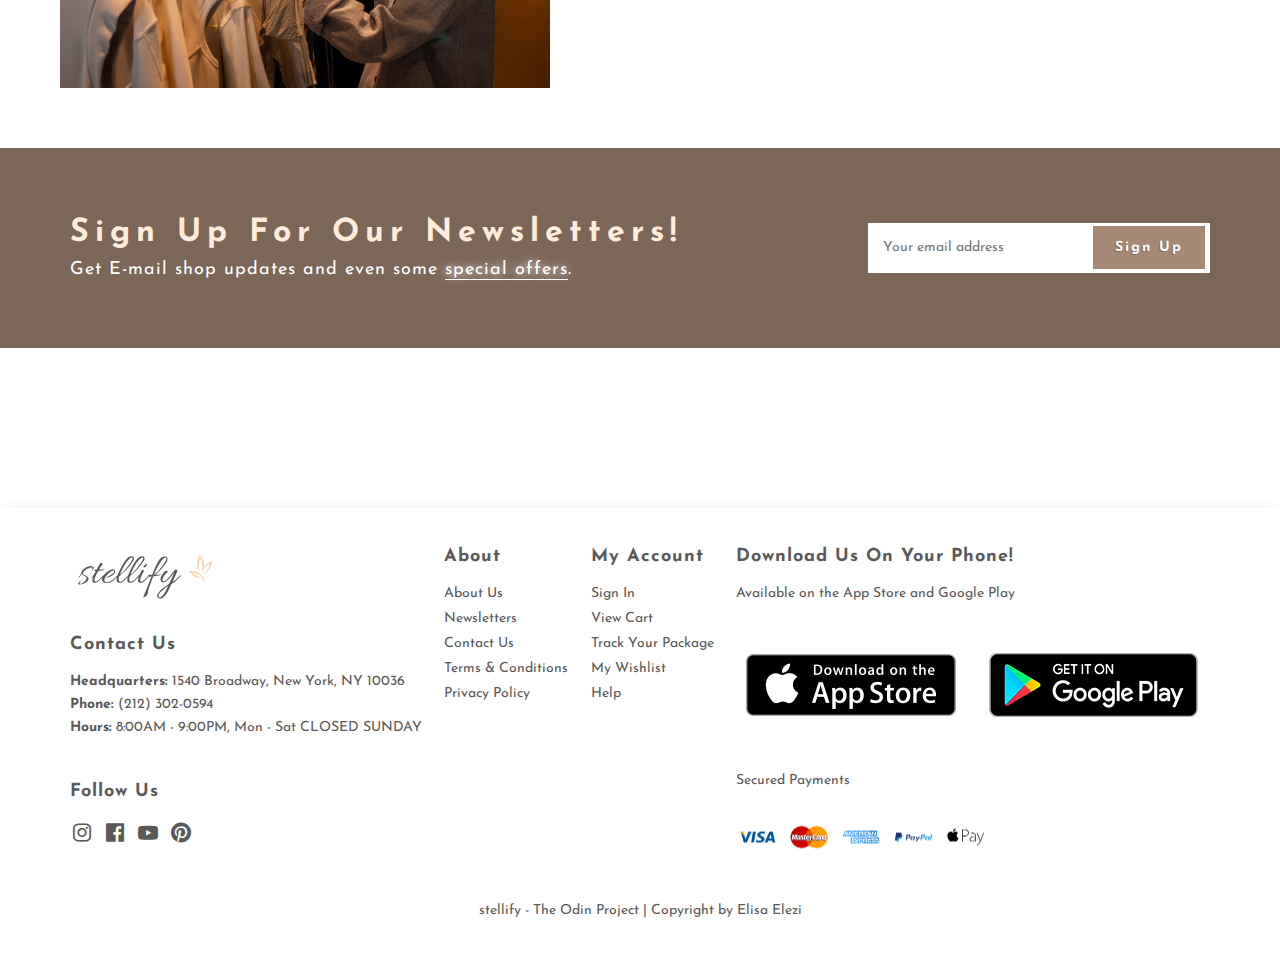
==== commit 030efce2: "Trying to fix up these responsive mistakes" ====
--- a/index.html
+++ b/index.html
@@ -26,25 +26,36 @@
                 <li><a class="navbar-item" href="contact.html">Contact</a></li>
                 <li><a id="cart" href="cart.html"><i class='bx bx-search' ></i></a></li>
                 <li><a id="cart" href="cart.html"><i class='bx bx-cart'></i></a></li>
-                <li><a id="menu" href="#"><i class='bx bx-menu' ></i></i></a></li>
+                <a href="#" id="close"><i class='bx bx-x'></i></a>
             </ul>
         </div>
+
+        <div id="mobile">
+            <ul class="mobile">
+                <li class="carts last"><a href="#"><i class='bx bx-search' ></i></a></li>
+                <li class="carts"><a href="cart.html"><i class='bx bx-cart'></i></a></li>
+                <li id="menu" class="single" href="#"><i class='bx bx-menu'></i></li>
+            </ul>
+        </div>
     </section>
 
     <section id="hero">
-        <h4>Sign up offers!</h4>
-        <h2>Always get the best deals</h2>
-        <h1>On all of our products!</h1>
-        <p>Save even more with coupons up to <span>70%</span> off!</p>
+
+        <div class="text">
+            <h4>Sign up offers!</h4>
+            <h2>Always get the best deals</h2>
+            <h1>On all of our products!</h1>
+            <p>Save even more with coupons up to <span>70%</span> off!</p>
+        </div>
         <div class="box-1">
             <div class="btn btn-one">
-              <span>Shop Now</span>
+                <span>Shop Now</span>
             </div>
         </div>
     </section>
 
     <section id="feature" class="section-p1">
-            <h1 class="heading">Our Promises</h1>
+        <h1 class="heading">Our Promises</h1>
 
         <div class="boxes">
             <div class="fe-box">
@@ -135,7 +146,7 @@
 
     <section id="product1" class="section-p1">
         <div class="title">
-            <h2>Featured Clothes</h2>
+            <h2>Feature</h2>
             <p>Shop Our New Summer Collection!</p>
         </div>
         <div class="pro-container">
--- a/style.css
+++ b/style.css
@@ -84,7 +84,6 @@
 
 #navbar li {
     list-style: none;
-
 }
 
 #navbar li .navbar-item {
@@ -155,7 +154,7 @@
     transition: .3s;
 }
 
-#navbar #menu {
+#mobile {
     color: #595959;
     font-size: 30px;
     transition: .3s;
@@ -556,12 +555,6 @@
     transform: scale(1.1);
 }
 
-#product1 .btn .more {
-    padding: 22px 34px;
-    margin-left: 47.1rem;
-    margin-top: 2rem;
-}
-
 .button-52 {
     margin-left: 44.3rem;
     margin-top: 2rem;
@@ -611,7 +604,6 @@
     align-items: center;
     text-align: center;
     background-image: url(back-two.jpg);
-    width: 100%;
     height: 40vh;
     background-size: cover;
     outline: #a78874 2px solid;
@@ -911,3 +903,136 @@
     width: 100%;
     text-align: center;
 }
+
+
+
+
+
+
+
+
+
+
+
+
+/* media queries */
+@media (max-width:412px) {
+
+    #header {
+        list-style: none;
+    }
+
+    #navbar {
+        display: flex;
+        flex-direction: column;
+        align-items: flex-start;
+        justify-content: flex-start;
+        position: fixed;
+        top: 0;
+        right: -300px;
+        height: 100vh;
+        width: 300px;
+        background-color: white;
+        box-shadow: 0 40px 60px rgba(0, 0, 0, 0.1);
+        padding: 80px 0 0 10px;
+        transition: .3s;
+    }
+
+    #navbar.active {
+        right: 0px;
+    }
+
+    #navbar li {
+        margin-top: 25px;
+    }
+
+    #close {
+        position: absolute;
+        top: 30px;
+        left: 15px;
+        font-size: 30px;
+    }
+
+    #cart {
+        display: none;
+    }
+
+    #menu {
+        list-style: none;
+    }
+
+    #header .logo {
+        position: absolute;
+        left: 10px;
+        bottom: 6px;
+    }
+
+
+
+
+
+
+    #mobile {
+        display: flex;
+        list-style: none;
+        color: #595959;
+        align-items: center;
+    }
+
+    #mobile i {
+        color: #595959;
+    }
+
+    #mobile .mobile {
+        list-style: none;
+        color: #595959;
+        display: flex;
+        align-items: center;
+    }
+
+    #mobile .mobile li {
+        margin-left: 12px;
+    }
+
+    #mobile .mobile .last {
+        margin-left: 11rem;
+    }
+
+    #mobile .mobile .single {
+        margin-left: 2rem ;
+    }
+
+    #sm-banner .banner-box {
+        min-width: 250px;
+    }
+    
+    .button-52 {
+        display: none;
+    }
+
+    footer .install img {
+        width: 275px;
+    }
+
+    #hero {
+        background-image: url("./back.jpg");
+        background-position: top 20% right 51rem;
+        background-size: cover;
+        padding: 0 16px;
+    }
+
+    #hero .text {
+        display: flex;
+        flex-direction: column;
+        align-items: flex-start;
+        justify-content: flex-start;
+    }
+
+    #hero h2 {
+        font-size: 2.2rem;
+    }
+
+    #hero h1 {
+        font-size: 3rem;
+    }
+}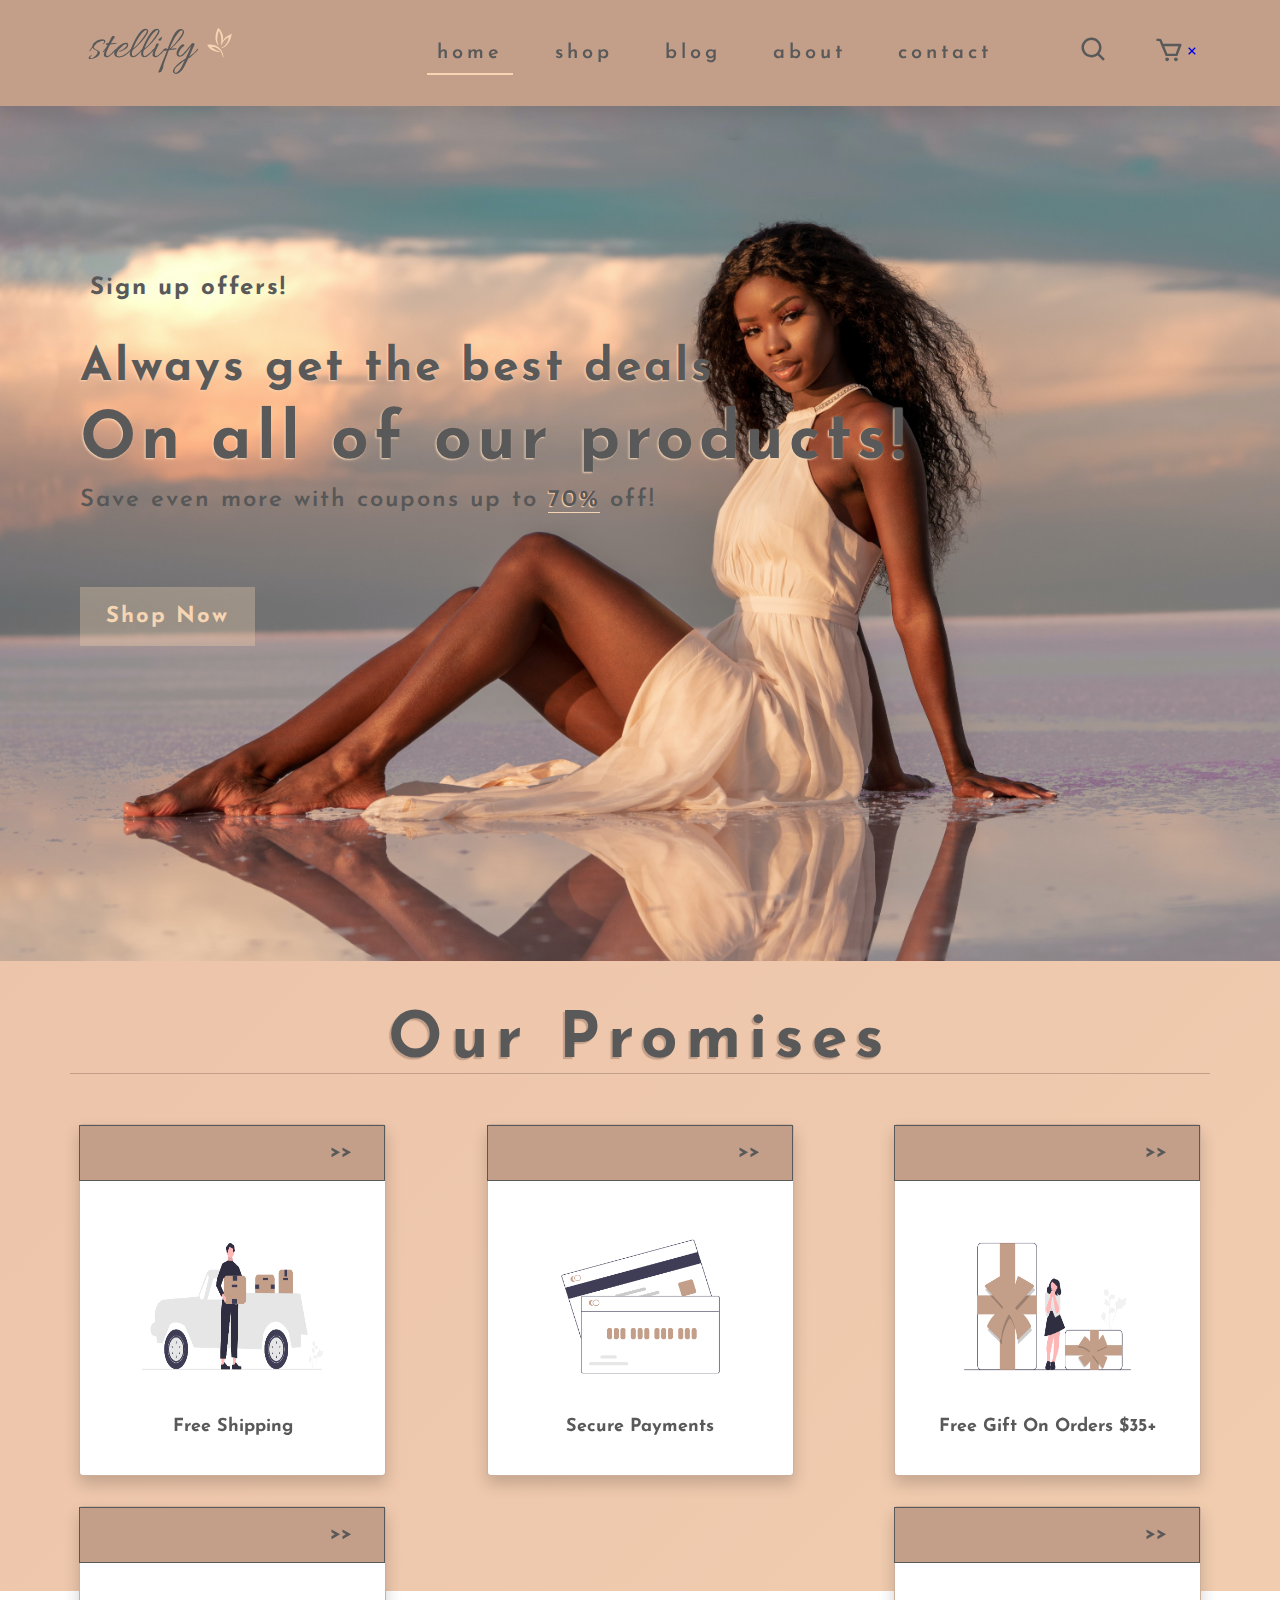
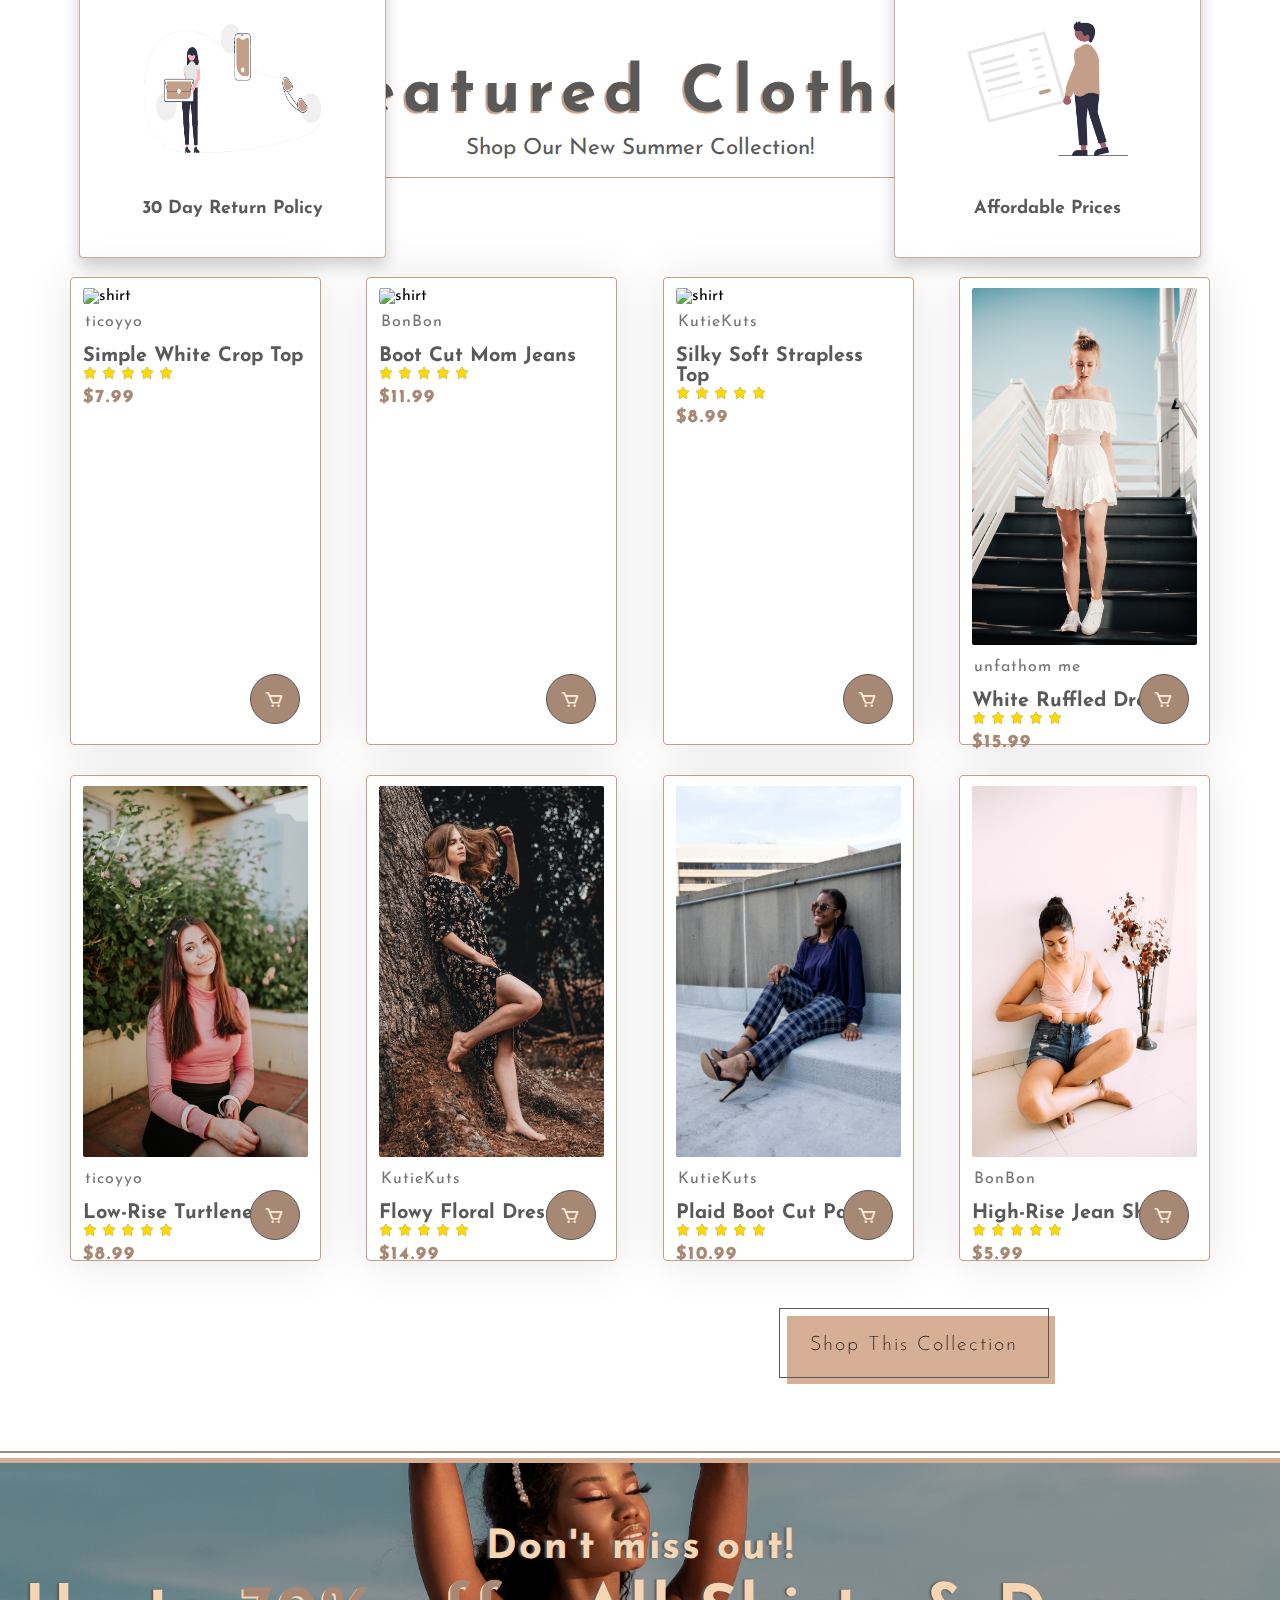
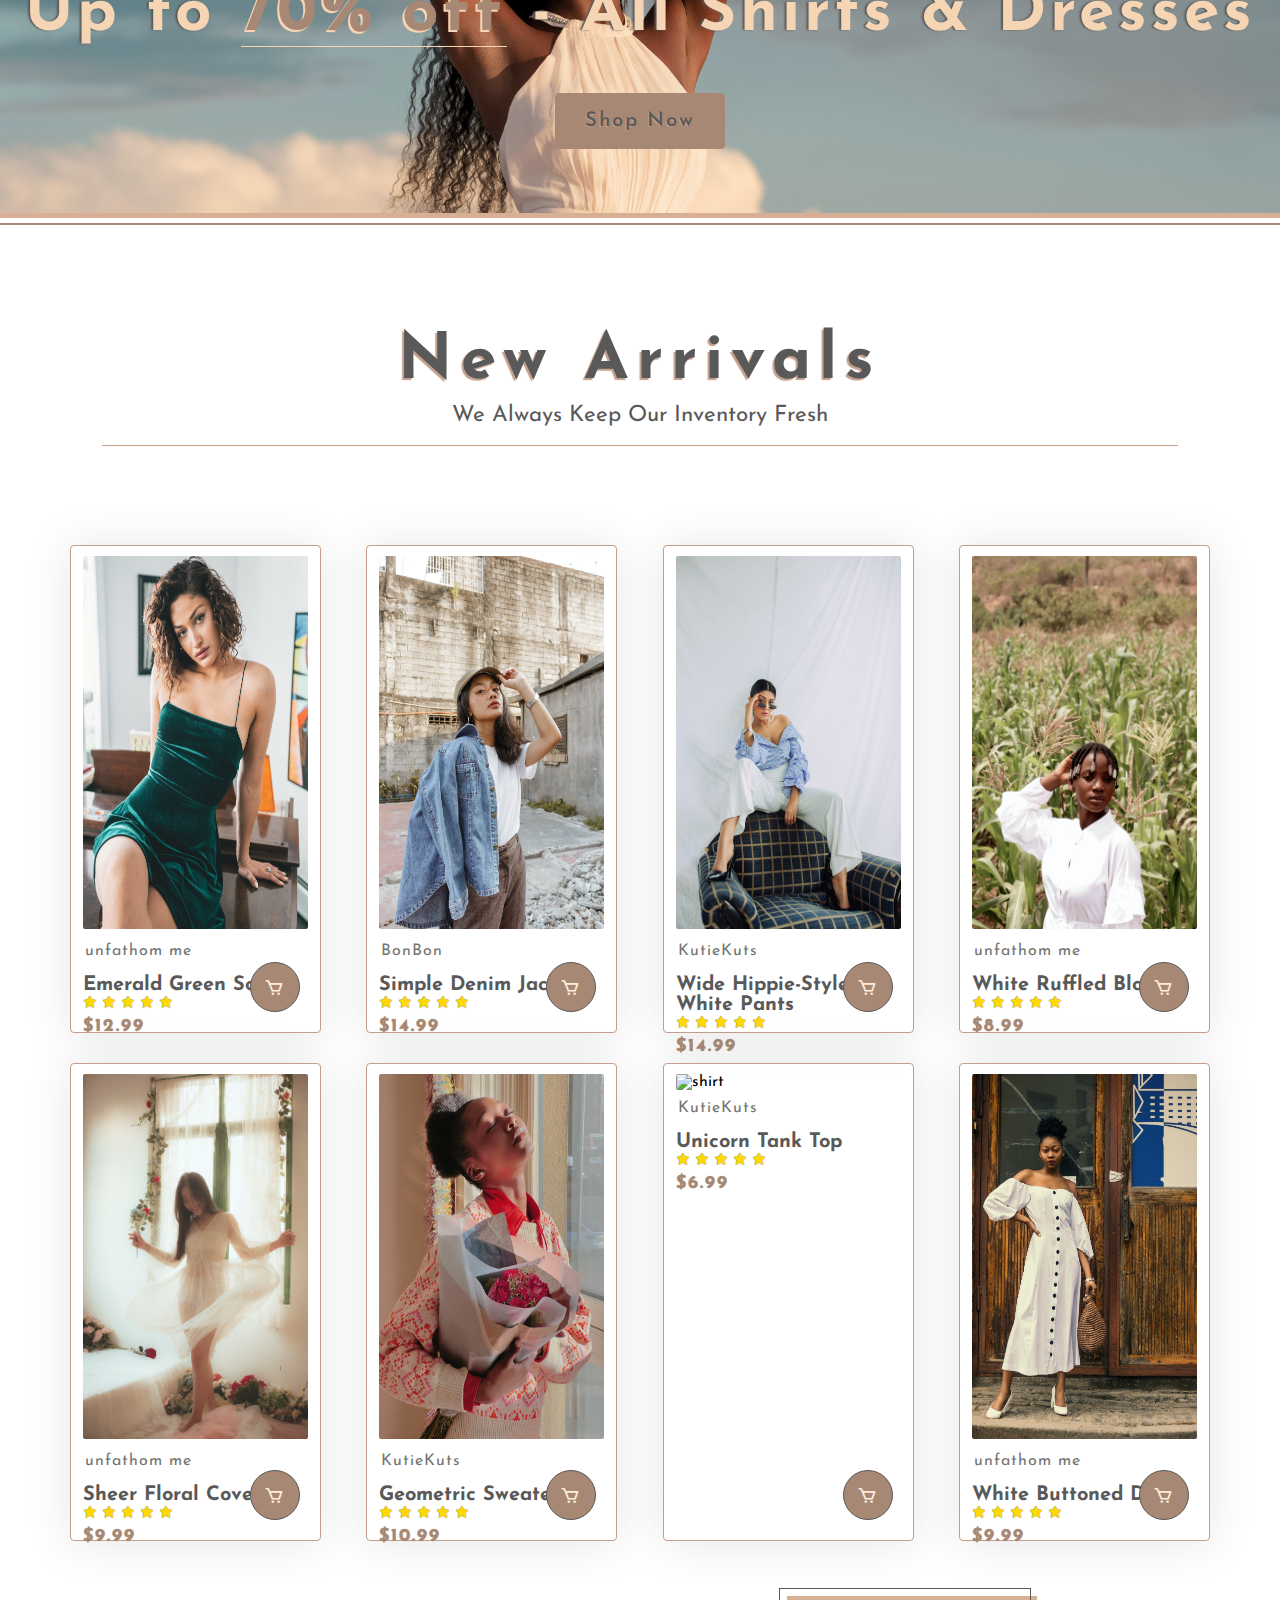
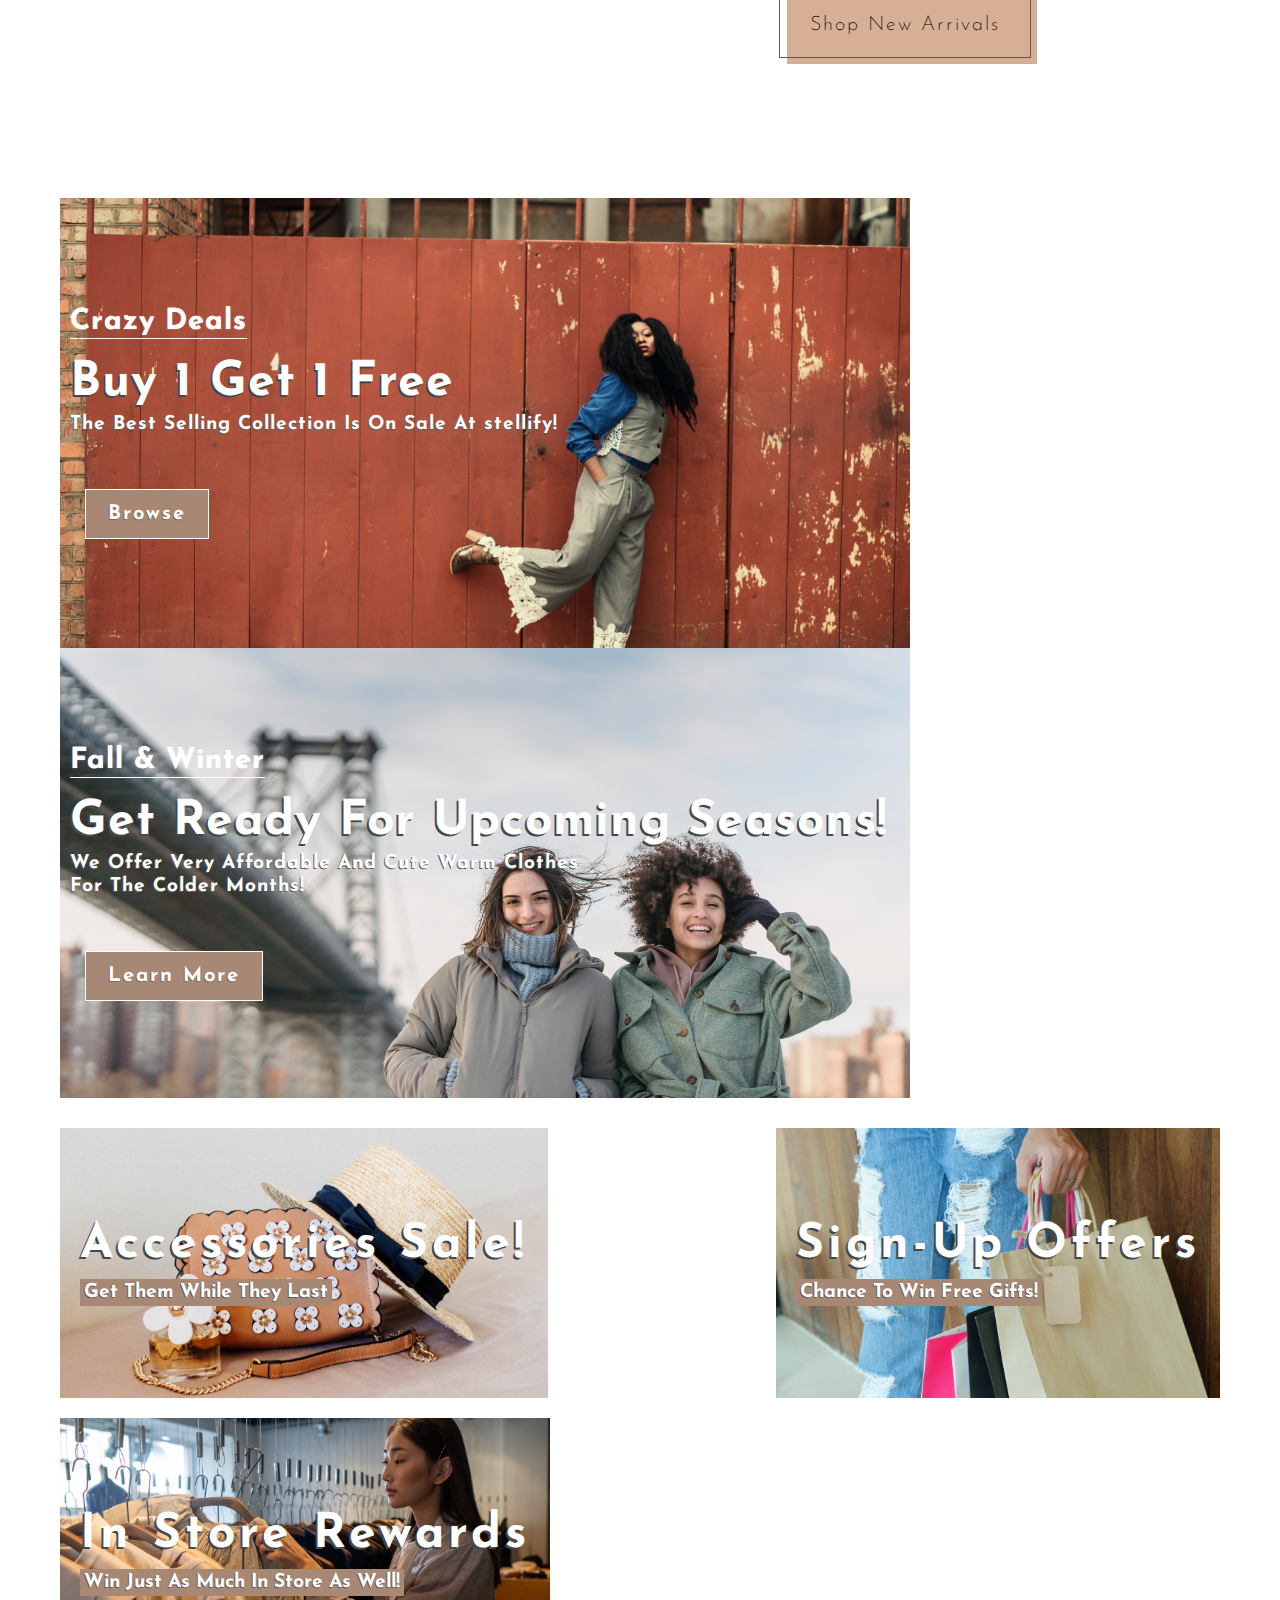
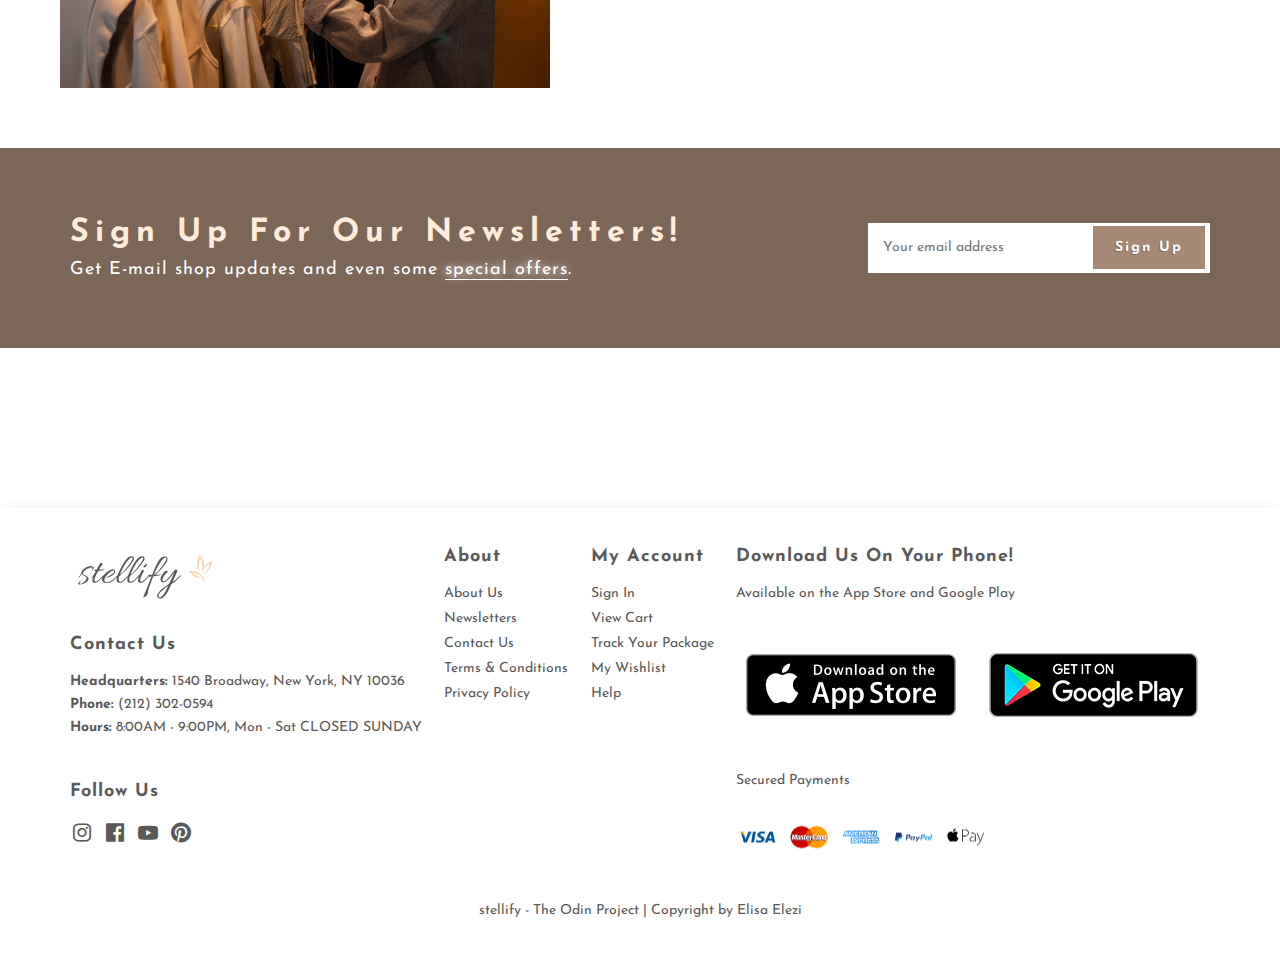
==== commit 4cdd3b78: "Landing page is fully responsive to mobile devices" ====
--- a/index.html
+++ b/index.html
@@ -146,7 +146,8 @@
 
     <section id="product1" class="section-p1">
         <div class="title">
-            <h2>Feature</h2>
+            <h2>Featured Clothes
+            </h2>
             <p>Shop Our New Summer Collection!</p>
         </div>
         <div class="pro-container">
--- a/style.css
+++ b/style.css
@@ -441,6 +441,10 @@
 
 
 
+
+
+
+
 #product1 .title {
     text-align: center;
     color: #595959;
@@ -1024,15 +1028,126 @@
     #hero .text {
         display: flex;
         flex-direction: column;
-        align-items: flex-start;
         justify-content: flex-start;
+        width: 75%;
+    }
+
+    #hero h4 {
+        margin-top: 5.4rem;
+        color: #f6d5b4;
+        text-shadow: -2px 0 2px #595959;
+        margin-bottom: 4rem;
     }
 
     #hero h2 {
+        font-size: 1.6rem;
+        margin-bottom: 10px;
+        line-height: 40px;
+    }
+
+    #hero h1 {
         font-size: 2.2rem;
-    }
-
-    #hero h1 {
-        font-size: 3rem;
+        line-height: 3rem;
+    }
+
+    #hero p {
+        font-size: 20px;
+        color: #f6d5b4;
+        text-shadow: -2px 0 2px #595959;
+        margin-top:;
+        padding-bottom: 0;
+    }
+
+    #hero p span {
+        color: #595959;
+        text-shadow: -1px 1px 2px #f6d5b4;
+    }
+
+    #hero .box-1 .btn {
+        margin-top: 4rem;
+    }
+
+
+
+
+
+
+
+    #feature {
+        height: 240vh;
+    }
+
+    #feature .heading {
+        display: flex;
+        align-items: center;
+        justify-content: center;
+        flex-wrap: wrap;
+    }
+
+    #feature .boxes {
+        display: flex;
+        align-items: center;
+        justify-content: center;
+        flex-wrap: wrap;
+    }
+
+
+
+
+
+
+    #product1 {
+        display: flex;
+        align-items: center;
+        justify-content: center;
+        flex-wrap: wrap;
+    }
+
+    #product1 .pro {
+        padding-bottom: 4rem;
+        width: 80vw;
+    }
+
+
+
+
+
+    #banner {
+        height: 50vh;
+        background-image: url("./back-two.jpg");
+        background-position: top 20% right 60rem;
+        background-size: cover;
+    }
+
+    #banner h4 {
+        font-size: 2rem;
+    }
+
+    #banner h2 {
+        font-size: 2.5rem;
+        line-height: 3.5rem;
+    }
+
+
+
+
+
+    #sm-banner {
+        padding: 16px 0;
+    }
+
+
+    #banner3 {
+        padding: 20px;
+    }
+
+
+
+    #newsletter h4 {
+        font-size: 1.4rem;
+    }
+
+    #newsletter .form {
+        width: 100%;
     }
 }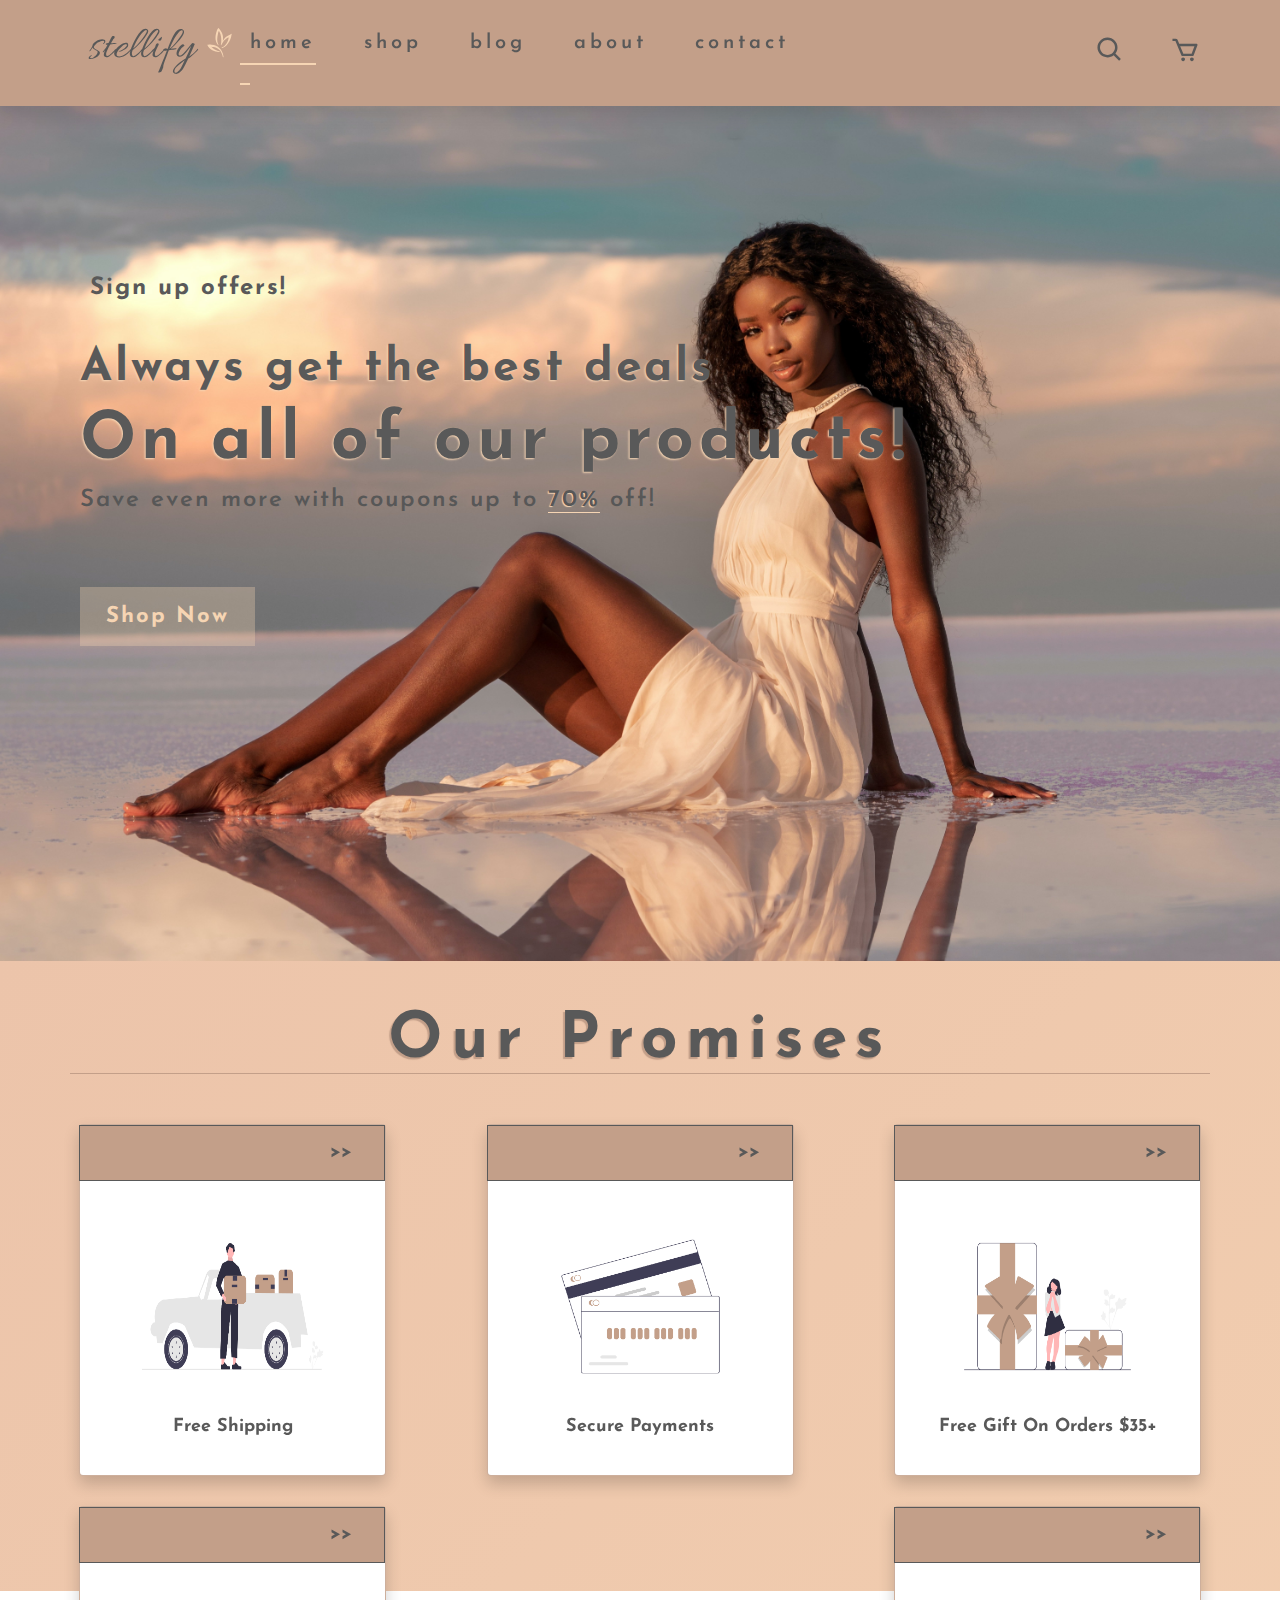
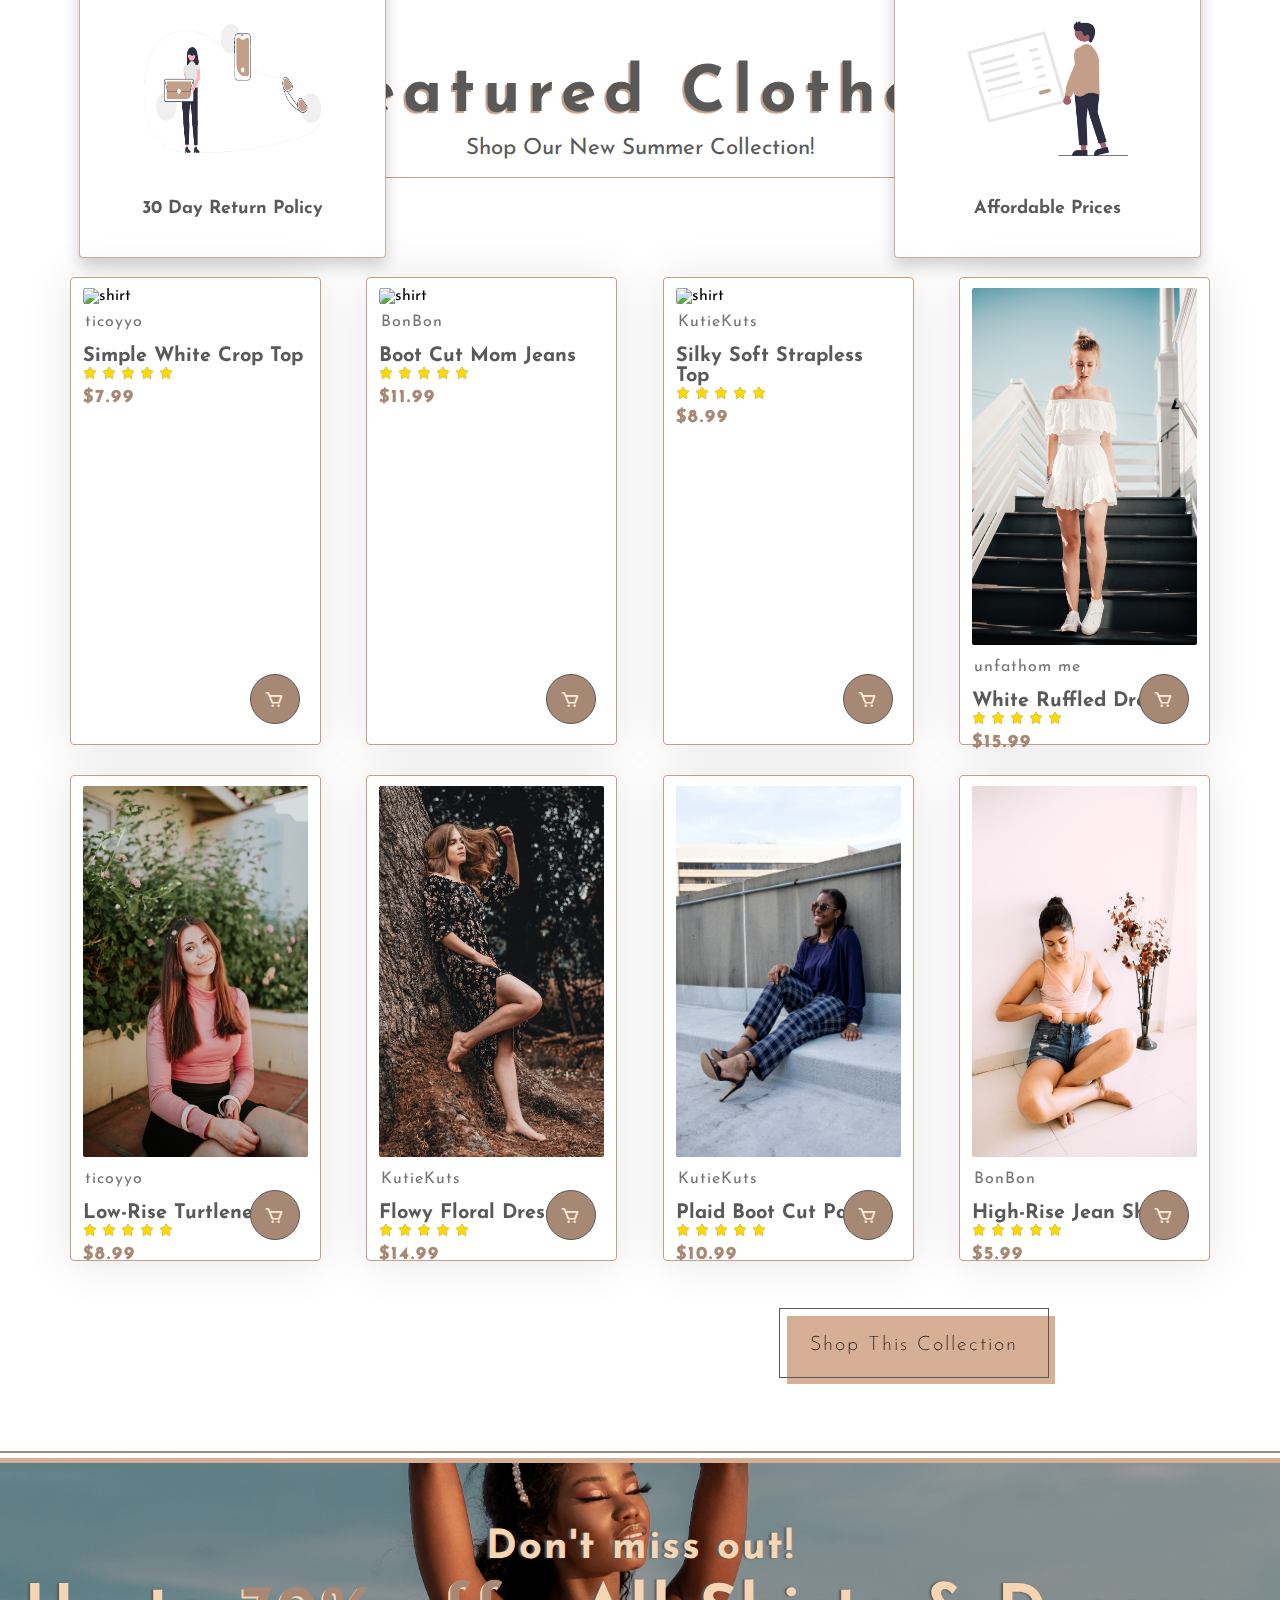
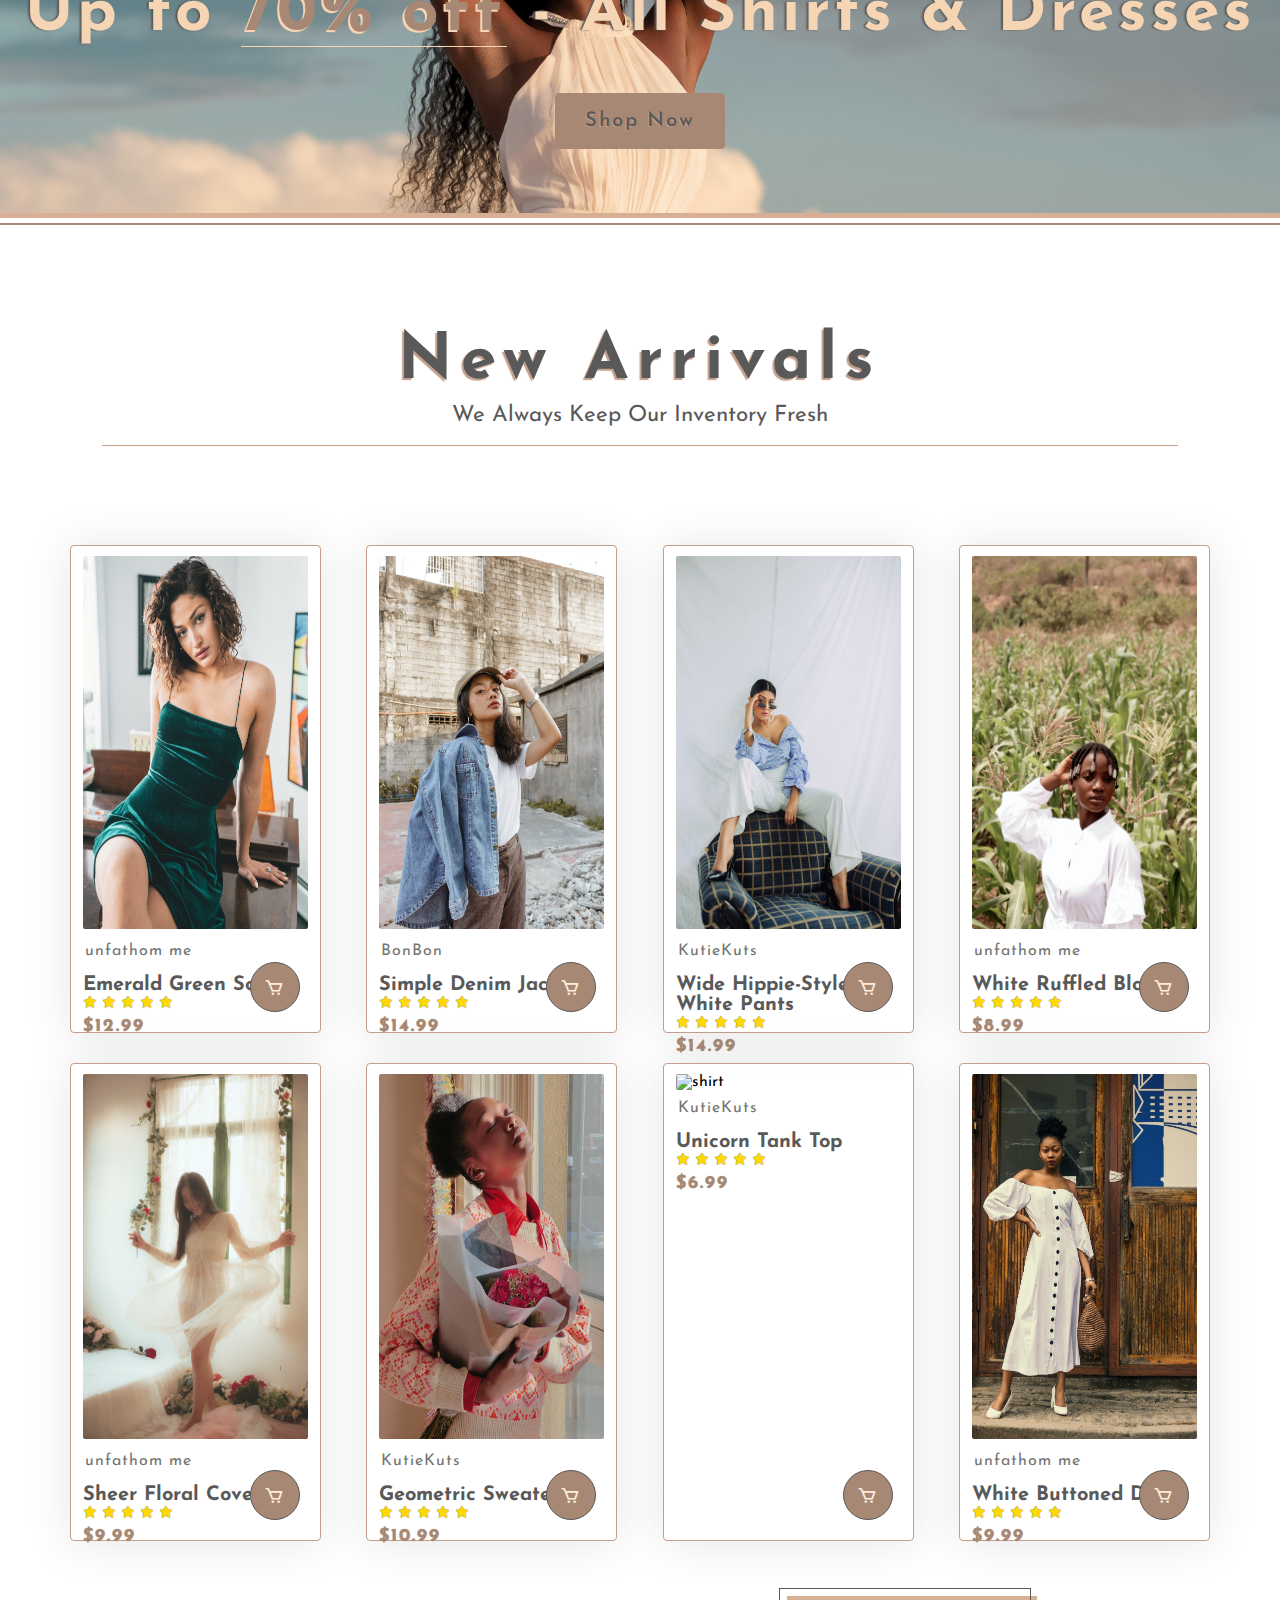
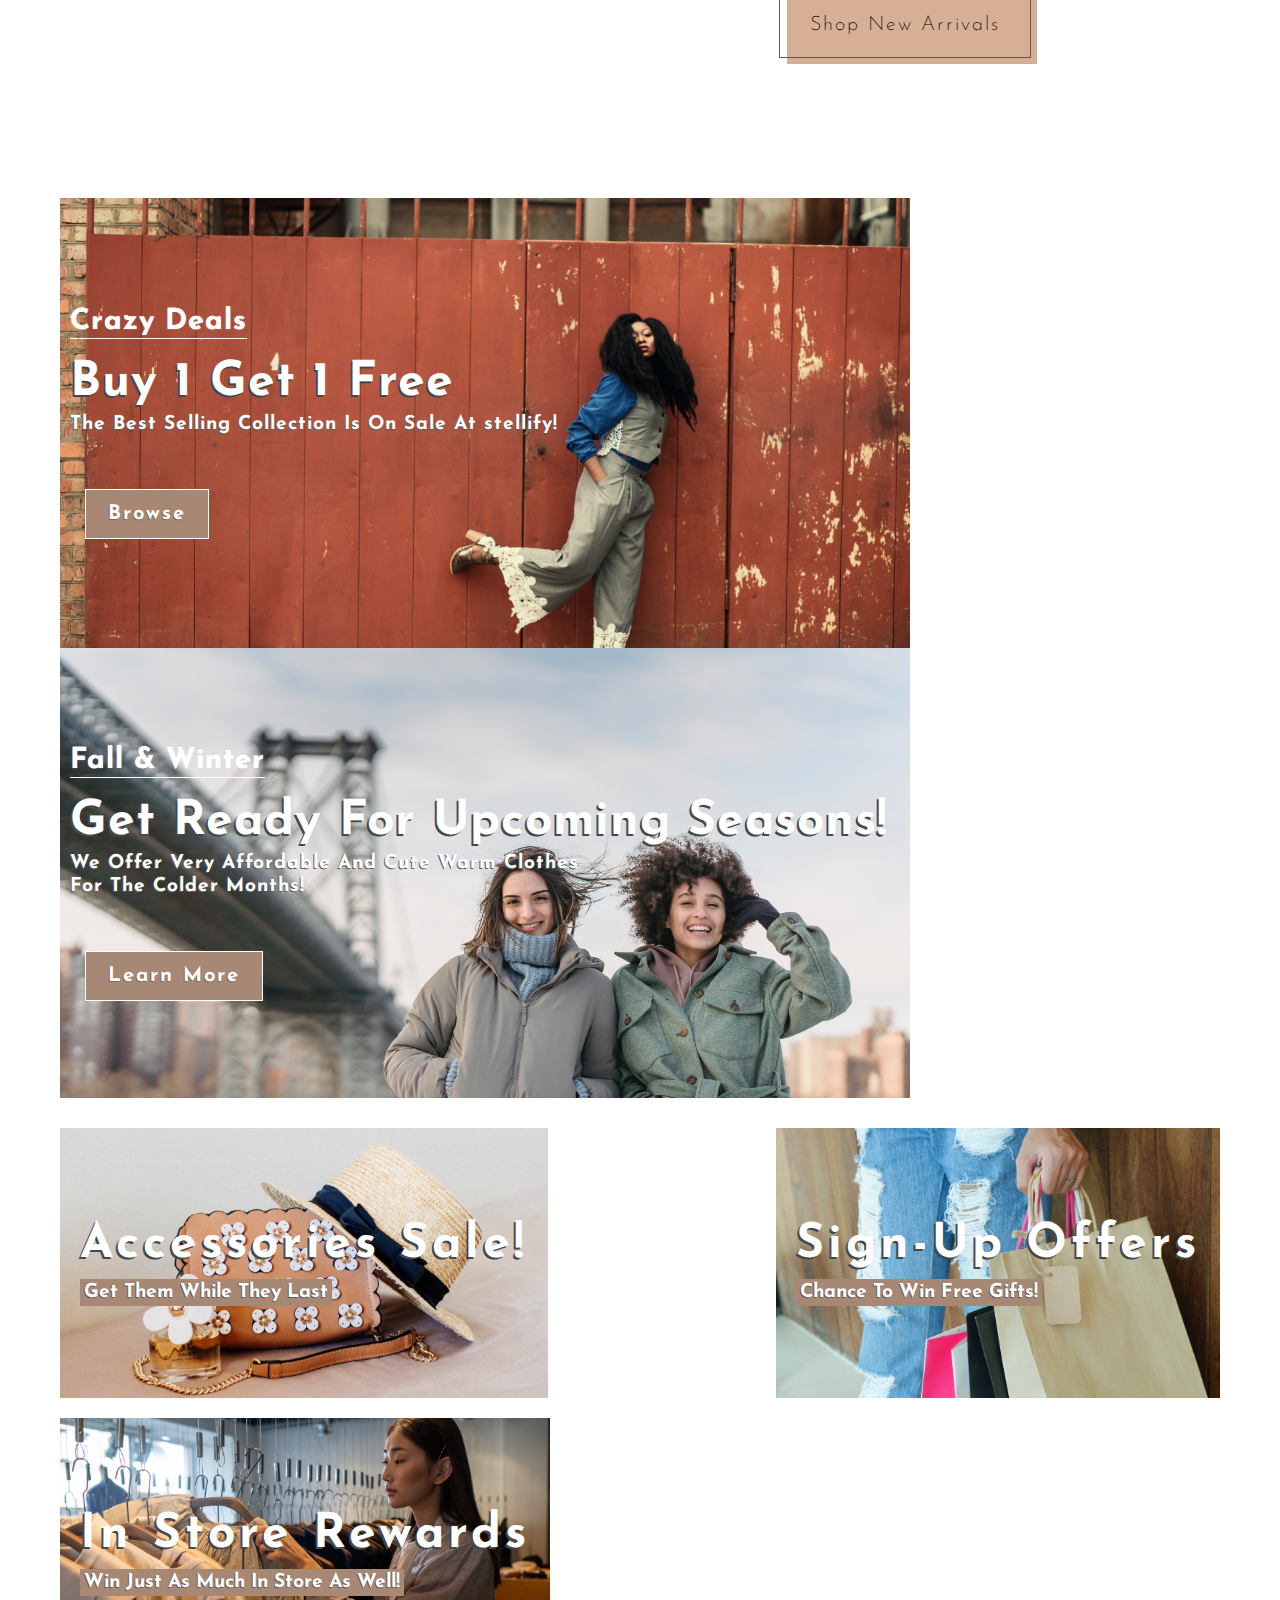
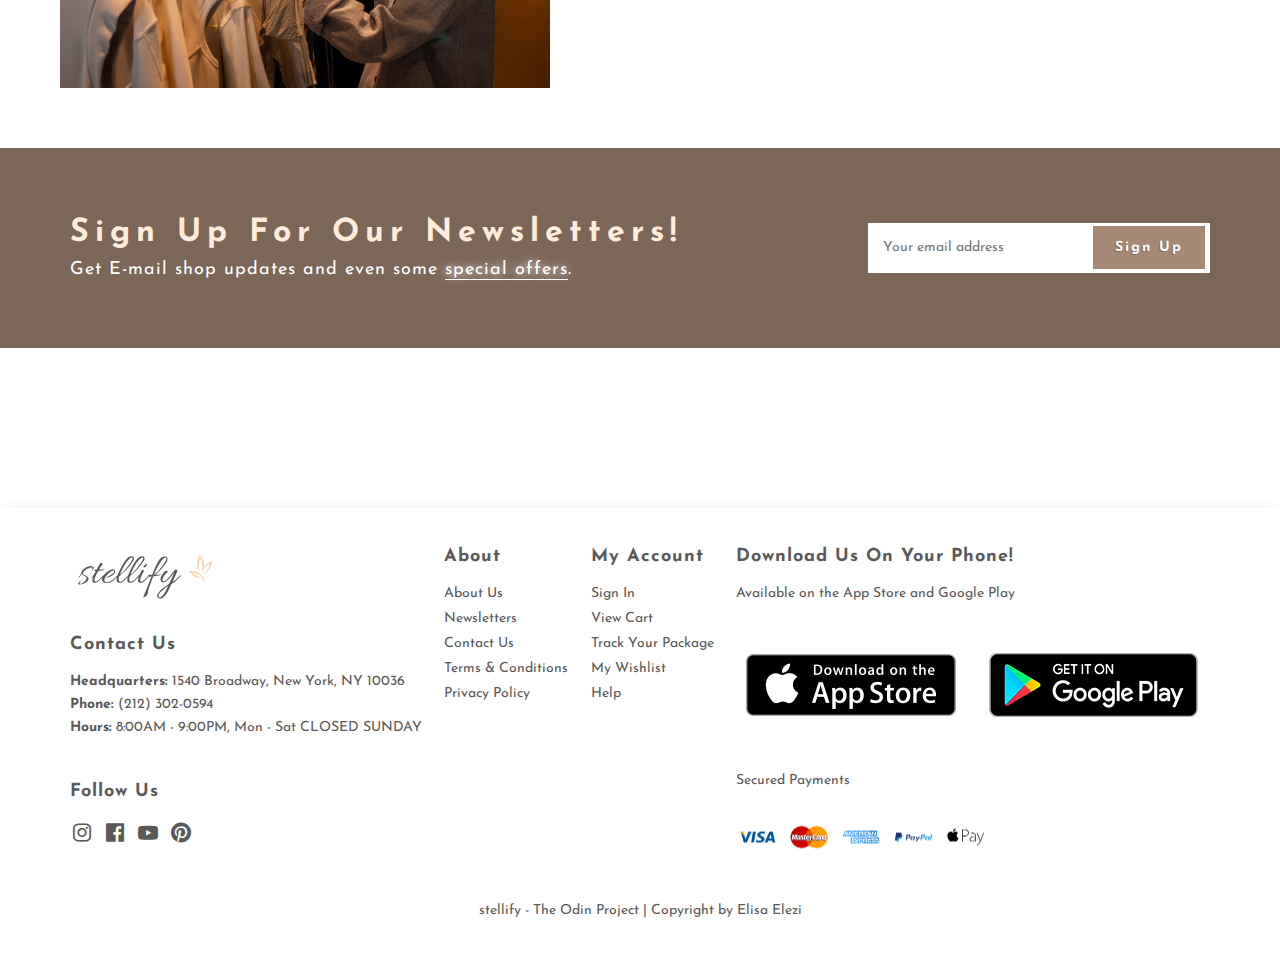
==== commit a5763969: "Trying to work on this search bar and making it more smooth" ====
--- a/index.html
+++ b/index.html
@@ -24,7 +24,13 @@
                 <li><a class="navbar-item" href="blog.html">Blog</a></li>
                 <li><a class="navbar-item" href="about.html">About</a></li>
                 <li><a class="navbar-item" href="contact.html">Contact</a></li>
-                <li><a id="cart" href="cart.html"><i class='bx bx-search' ></i></a></li>
+
+                <li><a id="cart" class="search" href="#"><i onclick="TestsFunction()" class='bx bx-search' ></i></a></li>
+
+                <div id="TestsDiv" style="display:none">
+                    <input class="searching" type="text" name="search" placeholder="Search">
+                </div>
+
                 <li><a id="cart" href="cart.html"><i class='bx bx-cart'></i></a></li>
                 <a href="#" id="close"><i class='bx bx-x'></i></a>
             </ul>
--- a/style.css
+++ b/style.css
@@ -42,7 +42,40 @@
     transition: .3s;
 }
 
-
+input[type=text] {
+    width: 130px;
+    -webkit-transition: width 0.5s ease-in-out;
+    transition: width 0.5s ease-in-out;
+}
+  
+
+input[type=text]:focus {
+    width: 10%;
+}
+
+
+
+
+
+
+
+
+
+
+
+/* search section */
+#navbar input {
+    display: flex;
+    padding: 10px;
+    background: transparent;
+    border: 1px #7c6658 solid;
+    position: absolute;
+    top: 30px;
+    right: 200px;
+    font-size: 18px;
+    color: #595959;
+    transition: .5s;
+}
 
 
 
@@ -73,6 +106,10 @@
     display: flex;
     align-items: center;
     justify-content: center;
+}
+
+#close {
+    display: none;
 }
 
 #navbar ul {
@@ -152,6 +189,10 @@
     font-size: 30px;
     margin-left: 45px;
     transition: .3s;
+}
+
+.search {
+    padding-left: 14rem;
 }
 
 #mobile {
@@ -951,6 +992,7 @@
     }
 
     #close {
+        display: inline;
         position: absolute;
         top: 30px;
         left: 15px;
@@ -1054,7 +1096,6 @@
         font-size: 20px;
         color: #f6d5b4;
         text-shadow: -2px 0 2px #595959;
-        margin-top:;
         padding-bottom: 0;
     }
 
